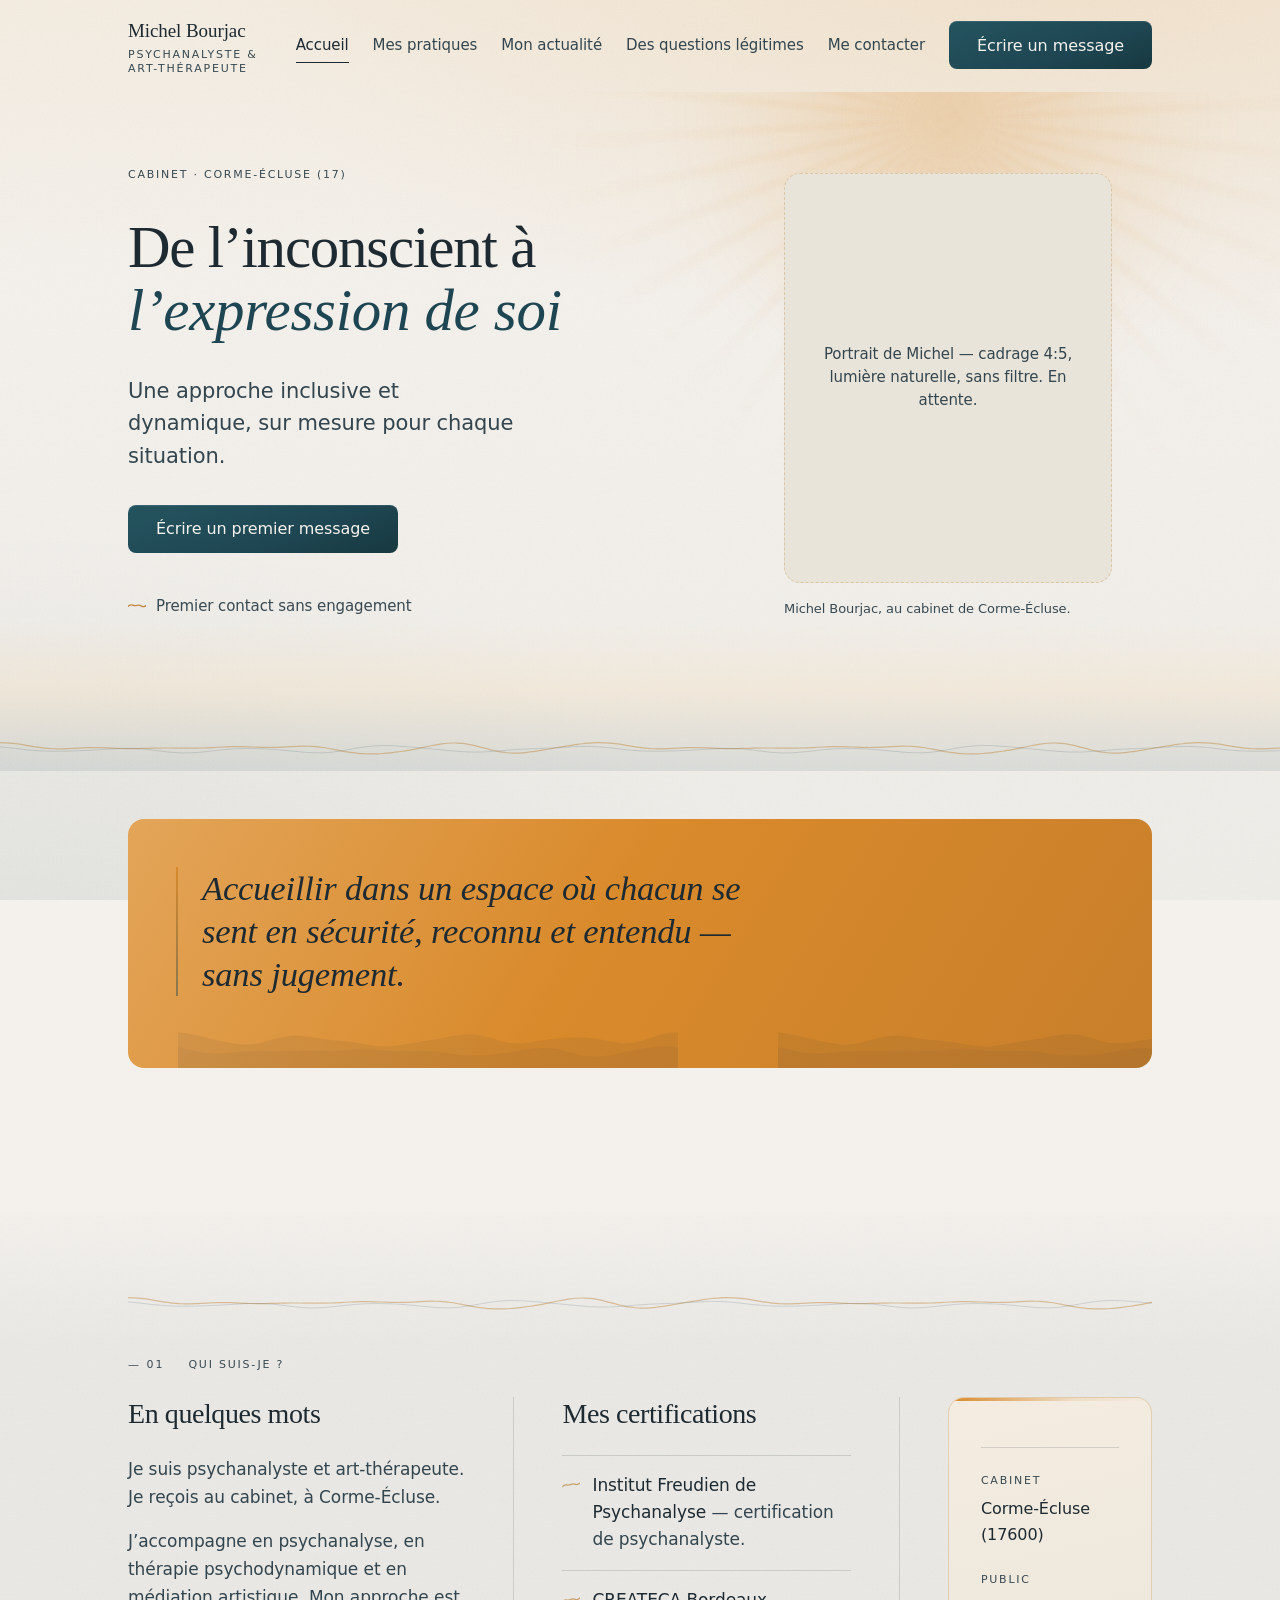
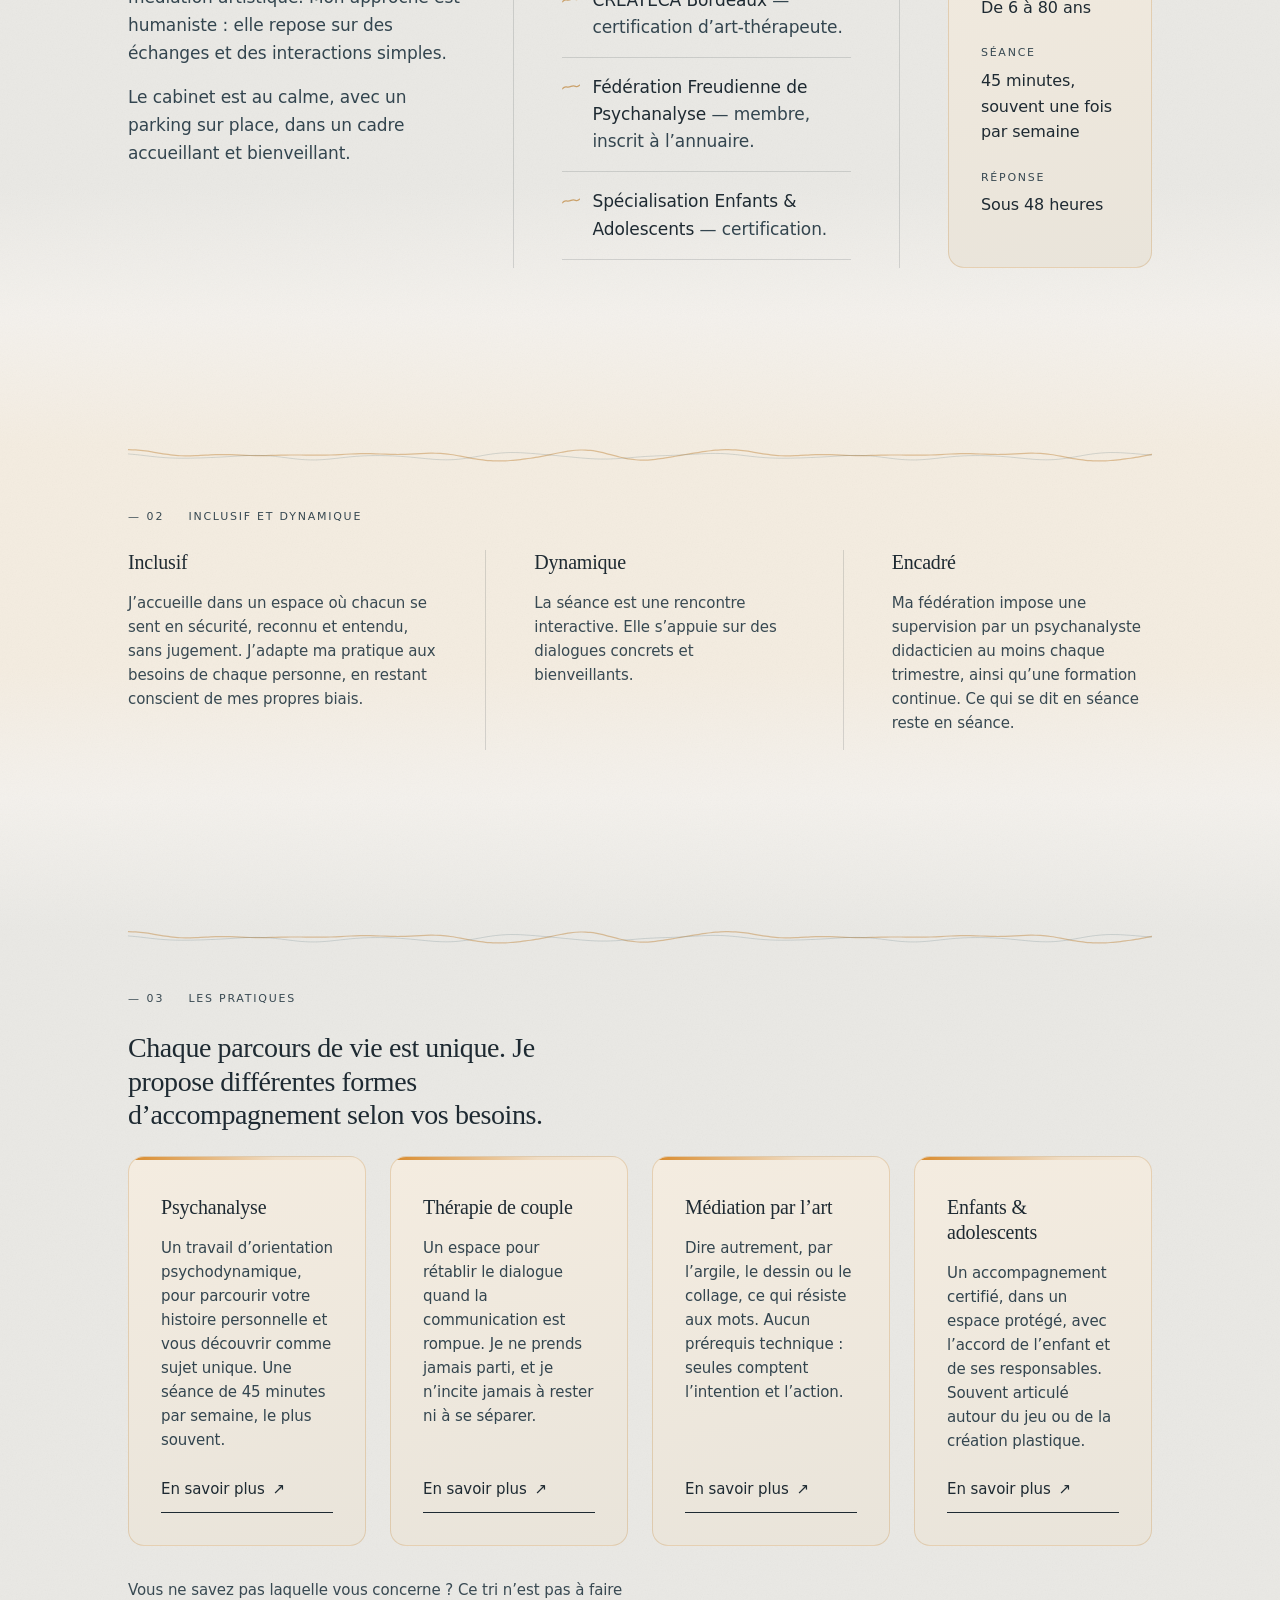
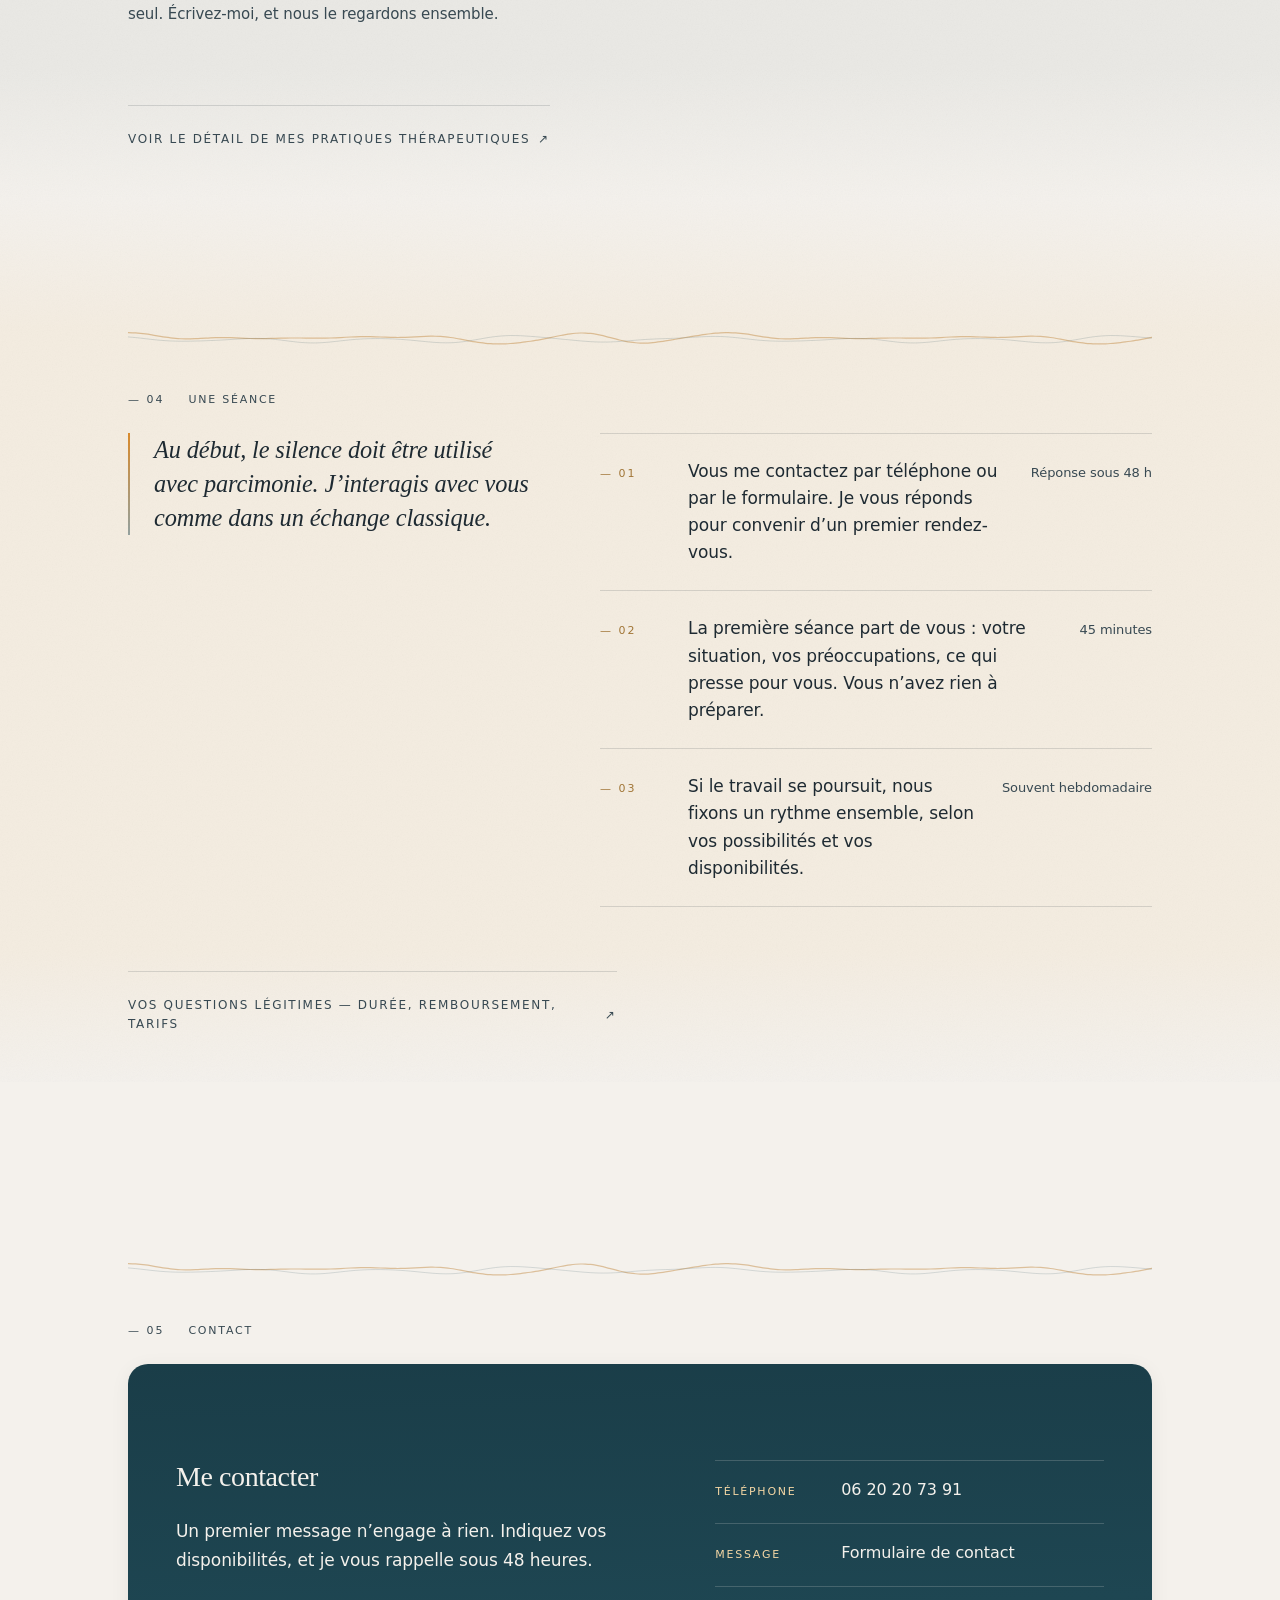
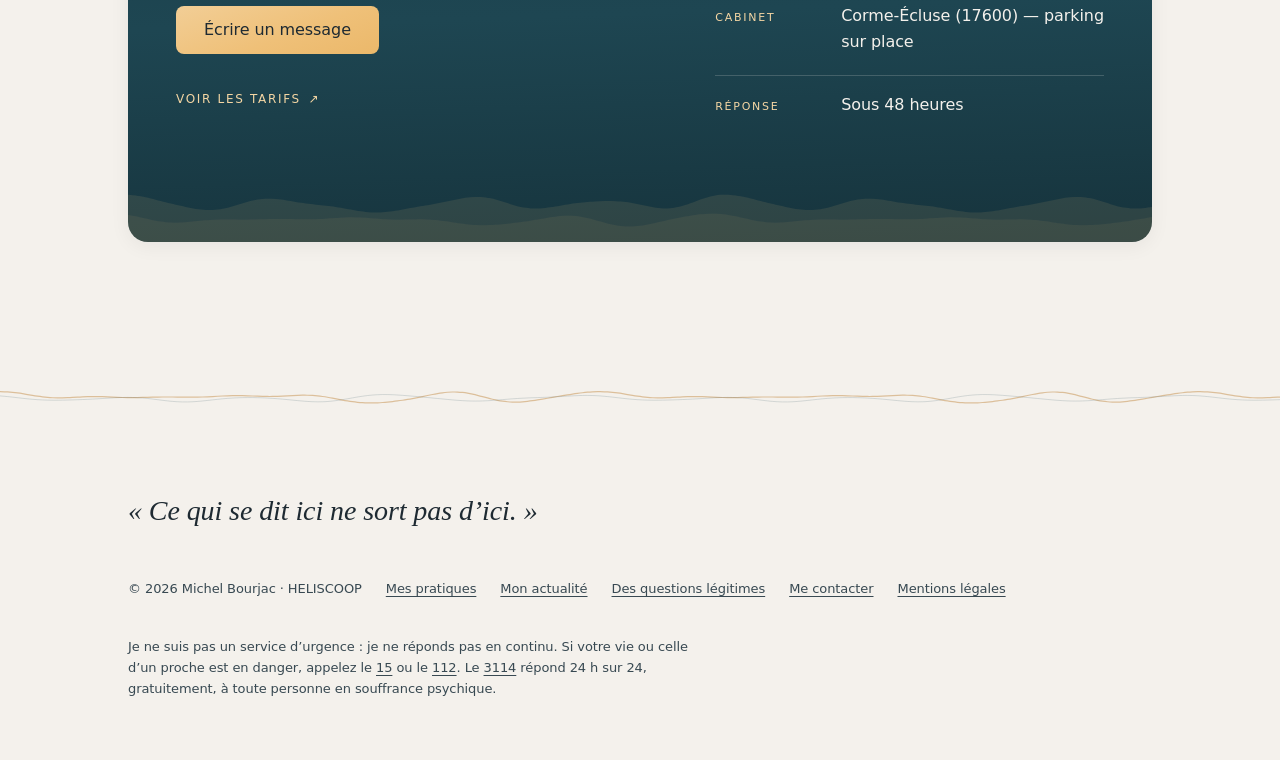
==== index.html @ 6a3c6cdb "Add files via upload" ====
<!DOCTYPE html>
<html lang="fr">
<head>
  <meta charset="UTF-8">
  <meta name="viewport" content="width=device-width, initial-scale=1">
  <title>Michel Bourjac — Psychanalyste &amp; Art-thérapeute à Corme-Écluse (17)</title>
  <meta name="description" content="Michel Bourjac, psychanalyste et art-thérapeute certifié à Corme-Écluse (Charente-Maritime). Une approche inclusive et dynamique, sur mesure pour chaque situation. Premier contact sans engagement.">
  <meta property="og:title" content="Michel Bourjac — Psychanalyste &amp; Art-thérapeute">
  <meta property="og:description" content="De l'inconscient à l'expression de soi. Cabinet à Corme-Écluse (17). Réponse sous 48 heures.">
  <meta property="og:type" content="website">
  <meta property="og:url" content="https://michelbourjac.fr/">
  <meta property="og:locale" content="fr_FR">
  <link rel="canonical" href="https://michelbourjac.fr/">

  <!-- Polices auto-hébergées — aucune requête vers Google, aucune IP visiteur transmise.
       Fichiers produits par outils/telecharger-polices.ps1 -->
  <link rel="stylesheet" href="assets/css/fonts.css">

  <!-- DS CARYON (squelette intact) puis peau Michel -->
  <link rel="stylesheet" href="assets/css/ds/styles.css">
  <link rel="stylesheet" href="assets/css/michel.css">
  <link rel="stylesheet" href="assets/css/maree-haute.css">

  <script type="application/ld+json">
  {
    "@context": "https://schema.org",
    "@graph": [
      {
        "@type": "Person",
        "@id": "https://michelbourjac.fr/#michel",
        "name": "Michel Bourjac",
        "jobTitle": "Psychanalyste et art-thérapeute",
        "url": "https://michelbourjac.fr/",
        "telephone": "+33620207391",
        "knowsLanguage": "fr",
        "memberOf": { "@type": "Organization", "name": "Fédération Freudienne de Psychanalyse" },
        "alumniOf": [
          { "@type": "Organization", "name": "Institut Freudien de Psychanalyse" },
          { "@type": "Organization", "name": "CREATECA Bordeaux" }
        ],
        "worksFor": { "@id": "https://michelbourjac.fr/#cabinet" }
      },
      {
        "@type": "LocalBusiness",
        "@id": "https://michelbourjac.fr/#cabinet",
        "name": "Michel Bourjac — Psychanalyste & Art-thérapeute",
        "url": "https://michelbourjac.fr/",
        "telephone": "+33620207391",
        "priceRange": "40€–90€",
        "address": {
          "@type": "PostalAddress",
          "addressLocality": "Corme-Écluse",
          "postalCode": "17600",
          "addressRegion": "Charente-Maritime",
          "addressCountry": "FR"
        },
        "areaServed": "Charente-Maritime"
      }
    ]
  }
  </script>
</head>
<body>
  <a class="skip-link" href="#main">Aller au contenu principal</a>

  <!-- ═══ Header collant ═══ -->
  <header class="site-header">
    <div class="shell bar">
      <a class="brand" href="index.html" aria-label="Michel Bourjac — retour à l'accueil">
        <span class="name">Michel Bourjac</span>
        <span class="t-label">Psychanalyste &amp; Art-thérapeute</span>
      </a>
      <button class="nav-toggle" type="button" aria-expanded="false" aria-controls="site-nav">
        <span class="bars" aria-hidden="true"><span></span><span></span><span></span></span>
        Menu
      </button>
      <nav class="site-nav" id="site-nav" aria-label="Navigation principale">
        <a href="index.html" aria-current="page">Accueil</a>
        <a href="pratiques.html">Mes pratiques</a>
        <a href="actualite.html">Mon actualité</a>
        <a href="questions.html">Des questions légitimes</a>
        <a href="contact.html">Me contacter</a>
        <a class="btn" href="contact.html#formulaire">Écrire un message</a>
      </nav>
      <a class="btn" href="contact.html#formulaire">Écrire un message</a>
    </div>
  </header>

  <main id="main">

    <!-- ═══ Hero ═══ -->
    <section class="hero" aria-labelledby="hero-title">
      <div class="sky" aria-hidden="true">
        <span class="rays"></span>
        <span class="orb"></span>
      </div>
      <div aria-hidden="true" class="horizon"></div>
      <div class="shell hero-grid">
        <div class="hero-copy">
          <p class="t-label reveal">Cabinet · Corme-Écluse (17)</p>
          <h1 id="hero-title" class="m-h1 reveal" style="--reveal-delay: 80ms;">
            De l&rsquo;inconscient à <em class="accent">l&rsquo;expression de&nbsp;soi</em>
          </h1>
          <p class="m-chapo reveal" style="--reveal-delay: 160ms;">
            Une approche inclusive et dynamique, sur mesure pour chaque situation.
          </p>
          <div class="hero-actions reveal" style="--reveal-delay: 240ms;">
            <a class="btn" href="contact.html#formulaire">Écrire un premier message</a>
            <p class="status-pill">
              <span class="dot" aria-hidden="true"></span>
              <span class="txt">Premier contact sans engagement</span>
            </p>
          </div>
        </div>
        <figure class="reveal" style="--reveal-delay: 200ms;">
          <div class="portrait-frame ph">
            <span>Portrait de Michel — cadrage 4:5, lumière naturelle, sans filtre. En attente.</span>
          </div>
          <figcaption class="t-caption figure-caption">Michel Bourjac, au cabinet de Corme-Écluse.</figcaption>
        </figure>
      </div>
    </section>

    <!-- ═══ Bandeau citation ═══ -->
    <section class="section" aria-label="Citation">
      <div class="shell">
        <div class="band reveal">
          <blockquote class="quote">
            <p style="margin:0">Accueillir dans un espace où chacun se sent en sécurité, reconnu et entendu — sans jugement.</p>
          </blockquote>
        </div>
      </div>
    </section>

    <!-- ═══ — 01 · Qui suis-je ? ═══ -->
    <section class="section band-wash band-wash--tide" id="qui-suis-je" aria-labelledby="h-qui">
      <div class="shell">
        <div class="section-head section--ruled reveal">
          <span class="num">— 01</span>
          <span class="label">Qui suis-je ?</span>
        </div>
        <div class="expertise-grid">
          <div class="col reveal">
            <h2 id="h-qui" class="m-h2">En quelques mots</h2>
            <div class="m-body">
              <p>Je suis psychanalyste et art-thérapeute. Je reçois au cabinet, à Corme-Écluse.</p>
              <p>J&rsquo;accompagne en psychanalyse, en thérapie psychodynamique et en médiation
                 artistique. Mon approche est humaniste : elle repose sur des échanges et des
                 interactions simples.</p>
              <p>Le cabinet est au calme, avec un parking sur place, dans un cadre accueillant
                 et bienveillant.</p>
            </div>
          </div>
          <div class="col reveal" style="--reveal-delay: 100ms;">
            <h2 class="m-h2">Mes certifications</h2>
            <ul class="ruled-list">
              <li><strong>Institut Freudien de Psychanalyse</strong> — certification de psychanalyste.</li>
              <li><strong>CREATECA Bordeaux</strong> — certification d&rsquo;art-thérapeute.</li>
              <li><strong>Fédération Freudienne de Psychanalyse</strong> — membre, inscrit à l&rsquo;annuaire.</li>
              <li><strong>Spécialisation Enfants &amp; Adolescents</strong> — certification.</li>
            </ul>
          </div>
          <aside class="col aside reveal" style="--reveal-delay: 200ms;" aria-label="Faits pratiques">
            <div class="card">
              <dl class="stat-grid" style="grid-template-columns: 1fr;">
                <div class="cell">
                  <dt>Cabinet</dt>
                  <dd>Corme-Écluse (17600)</dd>
                </div>
                <div class="cell">
                  <dt>Public</dt>
                  <dd>De 6 à 80 ans</dd>
                </div>
                <div class="cell">
                  <dt>Séance</dt>
                  <dd>45 minutes, souvent une fois par semaine</dd>
                </div>
                <div class="cell">
                  <dt>Réponse</dt>
                  <dd>Sous 48 heures</dd>
                </div>
              </dl>
            </div>
          </aside>
        </div>
      </div>
    </section>

    <!-- ═══ — 02 · Inclusif et dynamique ═══ -->
    <section class="section band-wash band-wash--sand" aria-labelledby="h-approche">
      <div class="shell">
        <div class="section-head section--ruled reveal">
          <span class="num">— 02</span>
          <span class="label">Inclusif et dynamique</span>
        </div>
        <h2 id="h-approche" class="sr-only">Une approche inclusive et dynamique</h2>
        <div class="engagements">
          <div class="col reveal">
            <h3 class="m-h3">Inclusif</h3>
            <p class="m-secondary" style="max-width:38ch">
              J&rsquo;accueille dans un espace où chacun se sent en sécurité, reconnu et entendu,
              sans jugement. J&rsquo;adapte ma pratique aux besoins de chaque personne, en restant
              conscient de mes propres biais.
            </p>
          </div>
          <div class="col reveal" style="--reveal-delay: 100ms;">
            <h3 class="m-h3">Dynamique</h3>
            <p class="m-secondary" style="max-width:38ch">
              La séance est une rencontre interactive. Elle s&rsquo;appuie sur des dialogues concrets
              et bienveillants.
            </p>
          </div>
          <div class="col reveal" style="--reveal-delay: 200ms;">
            <h3 class="m-h3">Encadré</h3>
            <p class="m-secondary" style="max-width:38ch">
              Ma fédération impose une supervision par un psychanalyste didacticien au moins
              chaque trimestre, ainsi qu&rsquo;une formation continue. Ce qui se dit en séance
              reste en séance.
            </p>
          </div>
        </div>
      </div>
    </section>

    <!-- ═══ — 03 · Les pratiques ═══ -->
    <section class="section band-wash band-wash--tide" id="pratiques" aria-labelledby="h-pratiques">
      <div class="shell">
        <div class="section-head section--ruled reveal">
          <span class="num">— 03</span>
          <span class="label">Les pratiques</span>
        </div>
        <h2 id="h-pratiques" class="m-h2 reveal" style="max-width:34ch">
          Chaque parcours de vie est unique. Je propose différentes formes
          d&rsquo;accompagnement selon vos besoins.
        </h2>
        <div class="pratiques-grid">
          <article class="card reveal">
            <h3 class="m-h3">Psychanalyse</h3>
            <p>Un travail d&rsquo;orientation psychodynamique, pour parcourir votre histoire
               personnelle et vous découvrir comme sujet unique. Une séance de 45 minutes
               par semaine, le plus souvent.</p>
            <a class="cta-link" href="pratiques.html#psychanalyse">En savoir plus <span class="arr" aria-hidden="true">↗</span></a>
          </article>
          <article class="card reveal" style="--reveal-delay: 80ms;">
            <h3 class="m-h3">Thérapie de couple</h3>
            <p>Un espace pour rétablir le dialogue quand la communication est rompue.
               Je ne prends jamais parti, et je n&rsquo;incite jamais à rester ni à se séparer.</p>
            <a class="cta-link" href="pratiques.html#couple">En savoir plus <span class="arr" aria-hidden="true">↗</span></a>
          </article>
          <article class="card reveal" style="--reveal-delay: 160ms;">
            <h3 class="m-h3">Médiation par l&rsquo;art</h3>
            <p>Dire autrement, par l&rsquo;argile, le dessin ou le collage, ce qui résiste aux mots.
               Aucun prérequis technique : seules comptent l&rsquo;intention et l&rsquo;action.</p>
            <a class="cta-link" href="pratiques.html#art">En savoir plus <span class="arr" aria-hidden="true">↗</span></a>
          </article>
          <article class="card reveal" style="--reveal-delay: 240ms;">
            <h3 class="m-h3">Enfants &amp; adolescents</h3>
            <p>Un accompagnement certifié, dans un espace protégé, avec l&rsquo;accord de l&rsquo;enfant
               et de ses responsables. Souvent articulé autour du jeu ou de la création plastique.</p>
            <a class="cta-link" href="pratiques.html#enfants">En savoir plus <span class="arr" aria-hidden="true">↗</span></a>
          </article>
        </div>
        <p class="m-secondary reveal" style="margin-top: var(--l); max-width: 52ch;">
          Vous ne savez pas laquelle vous concerne ? Ce tri n&rsquo;est pas à faire seul.
          Écrivez-moi, et nous le regardons ensemble.
        </p>
        <a class="cta-link cta-link--quiet passerelle-block" href="pratiques.html">
          Voir le détail de mes pratiques thérapeutiques <span class="arr" aria-hidden="true">↗</span>
        </a>
      </div>
    </section>

    <!-- ═══ — 04 · Une séance ═══ -->
    <section class="section band-wash band-wash--sand" id="seance" aria-labelledby="h-seance">
      <div class="shell">
        <div class="section-head section--ruled reveal">
          <span class="num">— 04</span>
          <span class="label">Une séance</span>
        </div>
        <h2 id="h-seance" class="sr-only">Comment se passe une séance</h2>
        <div class="seance-grid">
          <blockquote class="quote reveal">
            <p style="margin:0">Au début, le silence doit être utilisé avec parcimonie. J&rsquo;interagis
              avec vous comme dans un échange classique.</p>
          </blockquote>
          <ol class="steps reveal" style="--reveal-delay: 120ms;">
            <li>
              <span class="num" aria-hidden="true">— 01</span>
              <span class="desc">Vous me contactez par téléphone ou par le formulaire. Je vous réponds
                pour convenir d&rsquo;un premier rendez-vous.</span>
              <span class="dur">Réponse sous 48 h</span>
            </li>
            <li>
              <span class="num" aria-hidden="true">— 02</span>
              <span class="desc">La première séance part de vous : votre situation, vos préoccupations,
                ce qui presse pour vous. Vous n&rsquo;avez rien à préparer.</span>
              <span class="dur">45 minutes</span>
            </li>
            <li>
              <span class="num" aria-hidden="true">— 03</span>
              <span class="desc">Si le travail se poursuit, nous fixons un rythme ensemble, selon vos
                possibilités et vos disponibilités.</span>
              <span class="dur">Souvent hebdomadaire</span>
            </li>
          </ol>
        </div>
        <a class="cta-link cta-link--quiet passerelle-block" href="questions.html">
          Vos questions légitimes — durée, remboursement, tarifs <span class="arr" aria-hidden="true">↗</span>
        </a>
      </div>
    </section>

    <!-- ═══ — 05 · Contact ═══ -->
    <section class="section" id="contact" aria-labelledby="h-contact">
      <div class="shell">
        <div class="section-head section--ruled reveal">
          <span class="num">— 05</span>
          <span class="label">Contact</span>
        </div>
        <div class="dark-panel reveal">
          <div aria-hidden="true" class="glow"></div>
          <div class="inner contact-grid">
            <div>
              <h2 id="h-contact" class="m-h2">Me contacter</h2>
              <p style="max-width:44ch; color: var(--surface); font-size:17px; line-height:1.65;">
                Un premier message n&rsquo;engage à rien. Indiquez vos disponibilités, et
                je vous rappelle sous 48 heures.
              </p>
              <div class="contact-actions">
                <a class="btn btn--on-dark" href="contact.html">Écrire un message</a>
                <a class="cta-link cta-link--quiet" href="questions.html#tarifs" style="color: var(--accent-on-dark-text);">
                  Voir les tarifs <span class="arr" aria-hidden="true">↗</span>
                </a>
              </div>
            </div>
            <dl class="contact-dl">
              <div>
                <dt>Téléphone</dt>
                <dd><a href="tel:+33620207391">06 20 20 73 91</a></dd>
              </div>
              <div>
                <dt>Message</dt>
                <dd><a href="contact.html">Formulaire de contact</a></dd>
              </div>
              <div>
                <dt>Cabinet</dt>
                <dd>Corme-Écluse (17600) — parking sur place</dd>
              </div>
              <div>
                <dt>Réponse</dt>
                <dd>Sous 48 heures</dd>
              </div>
            </dl>
          </div>
        </div>
      </div>
    </section>
  </main>

  <!-- ═══ Footer ═══ -->
  <footer class="site-footer">
    <div class="shell inner">
      <p class="footer-thought">« Ce qui se dit ici ne sort pas d&rsquo;ici. »</p>
      <nav class="footer-legal" aria-label="Navigation de pied de page">
        <span>© 2026 Michel Bourjac · HELISCOOP</span>
        <a href="pratiques.html">Mes pratiques</a>
        <a href="actualite.html">Mon actualité</a>
        <a href="questions.html">Des questions légitimes</a>
        <a href="contact.html">Me contacter</a>
        <a href="mentions-legales.html">Mentions légales</a>
      </nav>
      <p class="footer-urgence">
        Je ne suis pas un service d&rsquo;urgence : je ne réponds pas en continu.
        Si votre vie ou celle d&rsquo;un proche est en danger, appelez le
        <a href="tel:15">15</a> ou le <a href="tel:112">112</a>.
        Le <a href="tel:3114">3114</a> répond 24 h sur 24, gratuitement, à toute
        personne en souffrance psychique.
      </p>
    </div>
  </footer>

  <script src="assets/js/main.js" defer></script>
</body>
</html>
---- assets/css/fonts.css ----
/* ═══════════════════════════════════════════════════════════
   POLICES AUTO-HÉBERGÉES — michelbourjac.fr

   Ce fichier est REGÉNÉRÉ par outils/telecharger-polices.ps1.
   Ne pas l'éditer à la main : la prochaine exécution l'écrasera.

   Tant que le script n'a pas été lancé, les fichiers .woff2
   n'existent pas et le site s'affiche dans ses polices de repli
   (Georgia pour les titres, la sans-serif système pour le texte).
   Le site reste lisible et accessible — seule la typographie change.

   Pourquoi auto-héberger : charger une police depuis Google
   transmet l'adresse IP du visiteur aux États-Unis, sans base
   légale. Sur un site de santé mentale, cette IP est une donnée
   sensible par déduction. La CNIL et la jurisprudence européenne
   sanctionnent cet usage.
   ═══════════════════════════════════════════════════════════ */

/* ---------------------------------------------------------------
   ÉTAT : en attente d'exécution du script.

   À lancer une seule fois, depuis la racine du projet :
       powershell -ExecutionPolicy Bypass -File outils\telecharger-polices.ps1

   Le script télécharge les woff2 dans site/assets/fonts/ et
   remplace intégralement ce fichier par les @font-face réels.
   --------------------------------------------------------------- */
---- assets/css/ds/styles.css ----
/* CARYON Design System — global entry point. Import-only file; never add rules here. */
@import url('tokens/colors.css');
@import url('tokens/typography.css');
@import url('tokens/spacing.css');
@import url('base/reset.css');
@import url('base/layout.css');
@import url('base/motion.css');
---- assets/css/michel.css ----
/* ═══════════════════════════════════════════════════════════
   MICHEL BOURJAC — peau du projet sur le DS CARYON
   Direction D « Marée haute » · DA-Michel-Bourjac.md
   Le squelette (spacing, layout, motion, grammaire) vit dans
   /assets/css/ds/ et reste intact. Ce fichier contient :
   §1 overrides tokens (couleurs, polices, conteneur)
   §2 corrections d'accessibilité AAA (focus, liens)
   §3 échelle typographique Michel (serif en titres)
   §4 composants DS traduits en classes statiques
   §5 layout des pages (header, hero, sections, footer)
   §6 placeholders visibles
   §7 responsive
   ═══════════════════════════════════════════════════════════ */

/* ─── §1 · Overrides tokens — l'unique prise de contrôle de la DA ─── */
:root {
  /* — Fonds — */
  --raw-surface:      #F4F1EC;
  --raw-surface-deep: #E9E4DA;
  --raw-veil:         #D5D0C4;
  --raw-veil-soft:    #E2DCD2;
  /* — Accents — */
  --raw-accent:       #D98A2B;   /* ambre — NON TEXTUEL */
  --raw-accent-soft:  #E3A559;
  --raw-contrast:     #1E4652;   /* bleu profond */
  --raw-ink:          #1E2A32;

  /* Encres recalculées sur l'encre Michel (le DS les dérive de #242630) */
  --ink-soft:         #33454F;
  --ink-quiet:        #384952;
  --ink-faint:        rgba(30,42,50,0.44);  /* décoratif uniquement */
  --hairline:         rgba(30,42,50,0.15);
  --hairline-strong:  rgba(30,42,50,0.27);

  /* Alias supplémentaires spécifiques Michel */
  --accent-strong:    #1E4652;   /* texte accentué, liens */
  --accent-tint:      #F4DFBE;
  --accent-on-dark:   #EFC078;   /* ambre sur DarkPanel — OBJETS et boutons uniquement (6.08:1) */
  --accent-on-dark-text: #F4D6A4; /* ambre éclairci pour le TEXTE sur DarkPanel — 7.31:1, AAA */
  --band-bg:          #D98A2B;
  --band-ink:         #1E2A32;   /* texte ≥ 26px obligatoire sur --band-bg */
  --cta-bg:           #1E4652;
  --cta-fg:           #F7F4EF;

  /* — Polices (Literata + Source Sans 3, chargées via <link>) — */
  --ff-sans:  "Source Sans 3", ui-sans-serif, system-ui, sans-serif;
  --ff-serif: "Literata", Georgia, serif;

  /* — Conteneur Michel : 1120px (vs 1280 par défaut DS) — */
  --w-shell: 1120px;
}

/* ─── §2 · Accessibilité AAA — corrections sur le reset DS ─── */
/* Focus : la DA impose l'encre, pas l'accent (l'ambre ne porte jamais de sens seul) */
:where(a, button, input, textarea, [tabindex]):focus-visible {
  outline: 2px solid var(--ink);
  outline-offset: 3px;
}
/* Survol de lien : jamais d'ambre sur du texte → bleu profond */
a:hover { color: var(--accent-strong); }
/* Skip-link */
.skip-link {
  position: absolute; left: var(--m); top: -60px;
  padding: 12px 20px; background: var(--ink); color: var(--cta-fg);
  border-radius: var(--r-s); z-index: 100;
  transition: top var(--dur-base) var(--ease-out);
}
.skip-link:focus-visible { top: var(--s); color: var(--cta-fg); }

/* ─── §3 · Échelle typographique Michel (DA §3 — titres en serif) ─── */
.m-h1 {
  font-family: var(--ff-serif); font-weight: 400;
  font-size: clamp(40px, 4.6vw, 66px); line-height: 1.08;
  letter-spacing: -0.02em; color: var(--ink);
  text-wrap: pretty; margin: 0;
}
.m-h1 .accent { color: var(--accent-strong); }
.m-h2 {
  font-family: var(--ff-serif); font-weight: 500;
  font-size: 28px; line-height: 1.2; letter-spacing: -0.015em;
  color: var(--ink); text-wrap: pretty; margin: 0 0 var(--m);
}
.m-h3 {
  font-family: var(--ff-serif); font-weight: 500;
  font-size: 20px; line-height: 1.25; letter-spacing: -0.01em;
  color: var(--ink); margin: 0 0 var(--s);
}
.m-chapo {
  font-family: var(--ff-sans); font-size: 21px; line-height: 1.55;
  color: var(--ink-soft); max-width: 30ch; margin: 0;
}
.m-body { font-size: 17px; line-height: 1.65; color: var(--ink-soft); max-width: 46ch; }
.m-body p { margin: 0 0 var(--s); }
.m-secondary { font-size: 15px; line-height: 1.6; color: var(--ink-quiet); }

/* ─── §4 · Composants DS → classes statiques (mêmes règles que les .jsx) ─── */

/* SectionHead — « — 01 · Label » : .section-head vit déjà dans ds/base/layout.css */
.section-head .label {
  font-family: var(--ff-sans); font-weight: 500; font-size: 11px;
  letter-spacing: 0.16em; text-transform: uppercase; color: var(--ink-quiet);
}

/* Card */
.card {
  background: var(--surface-deep);
  border: 1px solid var(--hairline);
  border-radius: var(--r-m);
  padding: var(--l);
}
.card .m-h3 { margin-bottom: var(--s); }
.card p { font-size: 15px; line-height: 1.6; color: var(--ink-soft); margin: 0 0 var(--s); }

/* CTALink — solid : souligné encre + ↗ · quiet : passerelle petites capitales */
.cta-link {
  display: inline-flex; align-items: baseline; gap: 8px;
  font-family: var(--ff-sans); font-weight: 500; font-size: 17px;
  color: var(--ink); border-bottom: 1px solid var(--ink); padding-bottom: 3px;
  transition: opacity var(--dur-base) var(--ease-out);
  min-height: 44px; align-items: center;
}
.cta-link:hover { opacity: 0.7; color: var(--ink); }
.cta-link--quiet {
  font-size: 12px; letter-spacing: 0.14em; text-transform: uppercase;
  color: var(--ink-quiet); border-bottom: none; padding-bottom: 0;
}
.cta-link--quiet:hover { opacity: 0.7; color: var(--ink-quiet); }
.cta-link .arr { font-family: var(--ff-sans); }

/* Bouton principal (CTA plein — bleu profond, jamais ambre) */
.btn {
  display: inline-flex; align-items: center; justify-content: center;
  min-height: 48px; padding: 0 28px;
  /* Un libellé de bouton ne se coupe jamais : sur les largeurs
     intermédiaires, le CTA du header était comprimé par le flex
     du bandeau et passait sur deux lignes. */
  white-space: nowrap;
  background: var(--cta-bg); color: var(--cta-fg);
  font-family: var(--ff-sans); font-weight: 500; font-size: 16px;
  border-radius: var(--r-s);
  transition: opacity var(--dur-base) var(--ease-out);
}
.btn:hover { opacity: 0.88; color: var(--cta-fg); }
.btn--on-dark { background: var(--accent-on-dark); color: var(--raw-ink); }
.btn--on-dark:hover { color: var(--raw-ink); }

/* Quote — filet gauche + serif italique */
.quote {
  margin: 0;
  font-family: var(--ff-serif); font-style: italic; font-weight: 400;
  font-size: clamp(20px, 1.9vw, 26px); line-height: 1.4;
  letter-spacing: -0.005em; color: var(--ink); max-width: 42ch;
  border-left: 1px solid var(--hairline-strong); padding-left: var(--m);
}

/* StatusPill — pastille ambre 7px (objet, non textuel) */
.status-pill { display: inline-flex; align-items: center; gap: 10px; }
.status-pill .dot {
  width: 7px; height: 7px; border-radius: 50%; background: var(--accent);
  animation: mb-pulse 2.6s var(--ease-out) infinite;
  flex: none;
}
/* ds-pulse recoloré ambre (le DS pulse en --signal-live vert) — même rythme, même amplitude */
@keyframes mb-pulse {
  0%, 100% { box-shadow: 0 0 0 0 rgba(217,138,43,0.4); }
  50%      { box-shadow: 0 0 0 6px rgba(217,138,43,0); }
}
.status-pill .txt { font-size: 15px; color: var(--ink-quiet); }
@media (prefers-reduced-motion: reduce) { .status-pill .dot { animation: none; } }

/* StatGrid — cellules label/valeur sous filet */
.stat-grid {
  display: grid; gap: var(--m);
  padding-top: var(--m); border-top: 1px solid var(--hairline);
}
.stat-grid .cell { display: flex; flex-direction: column; gap: 6px; }
.stat-grid dt {
  font-family: var(--ff-sans); font-weight: 500; font-size: 11px;
  letter-spacing: 0.16em; text-transform: uppercase; color: var(--ink-quiet);
}
.stat-grid dd { margin: 0; font-size: 16px; color: var(--ink); }

/* DarkPanel — l'unique panneau sombre + l'unique ombre du site */
.dark-panel {
  position: relative;
  background: var(--contrast); color: var(--surface);
  border-radius: var(--r-l);
  padding: var(--sec) var(--xl);
  overflow: hidden;
  box-shadow: var(--shadow-2);
}
.dark-panel .glow {
  position: absolute; inset: -30% -10% auto auto;
  width: 60%; height: 160%;
  background: radial-gradient(closest-side, rgba(239,192,120,0.16), transparent 70%);
  filter: blur(40px); pointer-events: none;
}
.dark-panel > .inner { position: relative; }
.dark-panel .m-h2, .dark-panel .quote { color: var(--surface); }
.dark-panel .t-label { color: var(--accent-on-dark-text); }
.dark-panel a:hover { color: var(--surface); opacity: 0.85; }
.dark-panel :where(a, button):focus-visible { outline-color: var(--surface); }

/* ─── §5 · Layout des pages ─── */

/* Header collant */
.site-header {
  position: sticky; top: 0; z-index: 50;
  border-bottom: 1px solid transparent;
  transition: background-color var(--dur-base) ease, border-color var(--dur-base) ease;
}
.site-header.scrolled {
  background: rgba(244,241,236,0.82);
  backdrop-filter: blur(12px);
  -webkit-backdrop-filter: blur(12px);
  border-bottom-color: var(--hairline);
}
.site-header .bar {
  display: flex; align-items: center; justify-content: space-between;
  gap: var(--m); padding-top: var(--s); padding-bottom: var(--s);
}
/* Le CTA garde sa largeur naturelle : c'est la navigation qui cède. */
.site-header .bar > .btn { flex: 0 0 auto; }
.brand { display: flex; flex-direction: column; gap: 2px; }
.brand .name { font-family: var(--ff-serif); font-weight: 500; font-size: 19px; color: var(--ink); }
.brand:hover .name { color: var(--ink); }
.site-nav { display: flex; align-items: center; gap: var(--m); }
.site-nav a {
  font-size: 15px; font-weight: 500; color: var(--ink-soft);
  position: relative; padding: 12px 0; white-space: nowrap;
}
/* Le bouton RDV du menu n'existe que pour le mobile (le header en a déjà un) */
.site-nav .btn { display: none; }
.site-nav a::after {
  content: ""; position: absolute; left: 0; right: 0; bottom: 6px;
  height: 1px; background: var(--ink);
  transform: scaleX(0); transform-origin: left;
  transition: transform var(--dur-base) var(--ease-out);
}
.site-nav a:hover { color: var(--ink); }
.site-nav a:hover::after, .site-nav a[aria-current="page"]::after { transform: scaleX(1); }
.site-nav a[aria-current="page"] { color: var(--ink); }

/* Bouton de menu — visible sous 900px uniquement */
.nav-toggle {
  display: none;
  min-height: 44px; min-width: 44px; padding: 0 var(--s);
  align-items: center; gap: 10px;
  font-family: var(--ff-sans); font-weight: 500; font-size: 15px; color: var(--ink);
  border: 1px solid var(--hairline); border-radius: var(--r-s);
}
.nav-toggle .bars { display: grid; gap: 4px; width: 18px; }
.nav-toggle .bars span { display: block; height: 1px; background: var(--ink); }

/* Hero */
.hero { padding-top: var(--xxl); padding-bottom: var(--xl); position: relative; }
.hero-grid {
  display: grid; grid-template-columns: 1.15fr 0.85fr;
  gap: var(--xxl); align-items: center;
}
.hero-copy { display: flex; flex-direction: column; gap: var(--m); }
.hero-copy .m-chapo { margin-top: var(--xs); }
.hero-thought {
  font-family: var(--ff-serif); font-style: italic;
  font-size: 19px; line-height: 1.5; color: var(--ink-soft); max-width: 44ch;
}
.hero-actions { display: flex; align-items: center; gap: var(--m); flex-wrap: wrap; margin-top: var(--xs); }
.portrait-frame {
  border: 1px solid var(--hairline); border-radius: var(--r-m);
  overflow: hidden; aspect-ratio: 4 / 5; background: var(--veil-soft);
}
.portrait-frame img { width: 100%; height: 100%; object-fit: cover; }
.figure-caption { margin-top: var(--s); }

/* Orbe d'ambiance — unique effet atmosphérique autorisé */
.orb {
  position: absolute; top: -10%; right: -6%;
  width: 46vmax; height: 46vmax; max-width: 720px; max-height: 720px;
  background: radial-gradient(closest-side, rgba(217,138,43,0.10), transparent 70%);
  filter: blur(30px); pointer-events: none; z-index: -1;
}

/* Bandeau citation */
.band {
  background: var(--band-bg); border-radius: var(--r-m);
  padding: var(--xl) var(--xl);
}
.band .quote {
  border-left-color: rgba(30,42,50,0.35);
  color: var(--band-ink);
  font-size: clamp(26px, 2.7vw, 36px); line-height: 1.24; max-width: 34ch;
}

/* Sections numérotées : filet haut (rythme DS — jamais un changement de fond) */
.section--ruled { border-top: 1px solid var(--hairline); padding-top: var(--l); }

/* — 01 · Double expertise */
.expertise-grid { display: grid; grid-template-columns: 1fr 1fr 0.75fr; gap: var(--xl); }
.expertise-grid .col + .col { border-left: 1px solid var(--hairline); padding-left: var(--xl); }
.expertise-grid .aside { border-left: none; padding-left: 0; }

/* — 02 · Engagements */
.engagements { display: grid; grid-template-columns: 1fr 1fr 1fr; gap: var(--xl); }
.engagements .col + .col { border-left: 1px solid var(--hairline); padding-left: var(--xl); }

/* — 03 · Pratiques */
.pratiques-grid { display: grid; grid-template-columns: repeat(4, 1fr); gap: var(--m); }
.pratiques-grid .card { display: flex; flex-direction: column; }
.pratiques-grid .card .cta-link { margin-top: auto; font-size: 15px; }

/* — 04 · Une séance */
.seance-grid { display: grid; grid-template-columns: 0.85fr 1.15fr; gap: var(--xxl); align-items: start; }
.steps { list-style: none; margin: 0; padding: 0; counter-reset: step; }
.steps li {
  display: grid; grid-template-columns: 64px 1fr auto; gap: var(--m);
  align-items: baseline;
  padding: var(--m) 0; border-top: 1px solid var(--hairline);
}
.steps li:last-child { border-bottom: 1px solid var(--hairline); }
.steps .num {
  font-family: var(--ff-sans); font-weight: 500; font-size: 11px;
  letter-spacing: 0.18em; color: var(--ink-quiet); font-variant-numeric: tabular-nums;
}
.steps .desc { font-size: 17px; line-height: 1.6; color: var(--ink); max-width: 46ch; }
.steps .dur { font-size: 13px; color: var(--ink-quiet); white-space: nowrap; }

/* — 05 · Contact */
.contact-grid { display: grid; grid-template-columns: 1.1fr 0.9fr; gap: var(--xxl); }
.contact-dl { margin: 0; display: grid; gap: var(--s); }
.contact-dl > div { display: grid; grid-template-columns: 110px 1fr; gap: var(--s); align-items: baseline; padding-top: var(--s); border-top: 1px solid rgba(247,244,239,0.18); }
.contact-dl dt {
  font-family: var(--ff-sans); font-weight: 500; font-size: 11px;
  letter-spacing: 0.16em; text-transform: uppercase; color: var(--accent-on-dark-text);
}
.contact-dl dd { margin: 0; font-size: 16px; color: var(--surface); }
.contact-actions { display: flex; flex-direction: column; gap: var(--m); align-items: flex-start; margin-top: var(--l); }

/* Footer */
.site-footer { margin-top: var(--sec); border-top: 1px solid var(--hairline); }
.site-footer .inner {
  padding-top: var(--xl); padding-bottom: var(--xl);
  display: flex; flex-direction: column; gap: var(--m);
}
.footer-thought {
  font-family: var(--ff-serif); font-style: italic;
  font-size: clamp(20px, 2.2vw, 28px); line-height: 1.2; color: var(--ink);
}
.footer-legal { display: flex; gap: var(--m); flex-wrap: wrap; font-size: 13px; color: var(--ink-quiet); }
.footer-legal a { color: var(--ink-quiet); text-decoration: underline; text-underline-offset: 3px; }
.footer-legal a:hover { color: var(--ink); }

/* ─── §5b · Pages intérieures ─── */

/* En-tête de page (remplace le hero sur les pages autres que l'accueil) */
.page-head { padding-top: var(--xxl); padding-bottom: var(--l); }
.page-head .m-h1 { max-width: 18ch; }
.page-head .m-chapo { margin-top: var(--m); max-width: 52ch; }
.page-head .hero-thought { margin-top: var(--m); }

/* Accordéons — <details>/<summary> natifs, augmentés en JS pour aria-expanded */
.accordions { border-top: 1px solid var(--hairline); }
.acc {
  border-bottom: 1px solid var(--hairline);
}
.acc > summary {
  display: flex; align-items: center; justify-content: space-between; gap: var(--m);
  padding: var(--m) 0; min-height: 44px;
  cursor: pointer; list-style: none;
  font-family: var(--ff-serif); font-weight: 500; font-size: 20px;
  line-height: 1.3; letter-spacing: -0.01em; color: var(--ink);
  transition: opacity var(--dur-base) var(--ease-out);
}
.acc > summary::-webkit-details-marker { display: none; }
.acc > summary:hover { opacity: 0.7; }
.acc > summary:focus-visible { outline: 2px solid var(--ink); outline-offset: 3px; border-radius: 3px; }
/* Chevron : signe typographique, pas d'icône — cohérent avec le DS */
.acc .sign {
  flex: none; width: 24px; text-align: center;
  font-family: var(--ff-sans); font-size: 20px; font-weight: 400; color: var(--ink-quiet);
}
.acc[open] .sign::before { content: "–"; }
.acc .sign::before { content: "+"; }
/* Retrait à gauche : le contenu déplié se distingue de la question qui le porte.
   Le filet reprend la grammaire du DS (colonnes, citations) — il rend le retrait
   lisible comme une intention, et suit visuellement le fil de la réponse. */
.acc .acc-body {
  padding: 0 0 var(--l) var(--m);
  margin-left: 2px;
  border-left: 1px solid var(--hairline);
  max-width: 62ch;
}
.acc .acc-body > * + * { margin-top: var(--s); }
.acc .acc-body p { font-size: 17px; line-height: 1.7; color: var(--ink-soft); margin: 0; }
.acc .acc-body ul { margin: 0; padding-left: 1.2em; }
.acc .acc-body li { font-size: 17px; line-height: 1.7; color: var(--ink-soft); margin-bottom: 6px; }
.acc .acc-body .m-h3 { margin-top: var(--m); }

/* En résumé — reformulation courte en tête des réponses longues (FALC).
   Une personne épuisée ou anxieuse doit pouvoir repartir après trois phrases. */
.acc-resume {
  background: var(--surface-deep);
  border-radius: var(--r-s);
  padding: var(--s) var(--m);
  margin-bottom: var(--m);
}
.acc-resume p { font-size: 17px; line-height: 1.6; color: var(--ink); margin: 0; max-width: 52ch; }
.acc-resume p + p { margin-top: var(--xs); }
.acc-resume .t-label { display: block; margin-bottom: 6px; }

/* Précision secondaire dans une ligne de tarif */
.quiet { color: var(--ink-soft); font-size: 15px; }

/* Encart d'urgence — discret, jamais alarmant, toujours atteignable */
.urgence {
  border: 1px solid var(--hairline-strong);
  border-radius: var(--r-s);
  padding: var(--m);
  max-width: 62ch;
}
.urgence p { font-size: 15px; line-height: 1.6; color: var(--ink-soft); margin: 0; }
.urgence p + p { margin-top: var(--xs); }
.urgence strong { color: var(--ink); font-weight: 500; }
.urgence a { color: var(--ink); text-decoration: underline; text-underline-offset: 3px; }
.footer-urgence { font-size: 13px; line-height: 1.6; color: var(--ink-quiet); max-width: 70ch; }
.footer-urgence a { color: var(--ink-quiet); text-decoration: underline; text-underline-offset: 3px; }
.footer-urgence a:hover { color: var(--ink); }

/* Liste de prix (FAQ tarifs) */
.tarifs { list-style: none; margin: 0; padding: 0; }
.tarifs li {
  display: flex; justify-content: space-between; align-items: baseline; gap: var(--m);
  padding: 12px 0; border-bottom: 1px solid var(--hairline);
  font-size: 17px; color: var(--ink);
}
.tarifs li:first-child { border-top: 1px solid var(--hairline); }
.tarifs .prix { font-variant-numeric: tabular-nums; font-weight: 500; white-space: nowrap; }

/* Liste éditoriale à filets (En quelques mots, actualité, engagements) */
.ruled-list { list-style: none; margin: 0; padding: 0; }
.ruled-list li {
  padding: var(--s) 0; border-top: 1px solid var(--hairline);
  font-size: 17px; line-height: 1.6; color: var(--ink-soft); max-width: 60ch;
}
.ruled-list li:last-child { border-bottom: 1px solid var(--hairline); }
.ruled-list strong { color: var(--ink); font-weight: 500; }

/* Formulaire de contact (Brevo) */
.form { display: grid; gap: var(--m); max-width: 560px; }
.form .row { display: grid; gap: var(--m); grid-template-columns: 1fr 1fr; }
.field { display: flex; flex-direction: column; gap: 6px; }
.field label {
  font-family: var(--ff-sans); font-weight: 500; font-size: 11px;
  letter-spacing: 0.16em; text-transform: uppercase; color: var(--ink-quiet);
}
.field .hint { font-size: 13px; color: var(--ink-quiet); }
.field input, .field textarea {
  font-family: var(--ff-sans); font-size: 17px; color: var(--ink);
  background: var(--veil-soft);
  border: 1px solid var(--hairline); border-radius: var(--r-s);
  padding: 12px 14px; min-height: 48px; width: 100%;
  transition: border-color var(--dur-base) var(--ease-out);
}
.field textarea { min-height: 140px; resize: vertical; line-height: 1.6; }
.field input:hover, .field textarea:hover { border-color: var(--hairline-strong); }
.field input:focus-visible, .field textarea:focus-visible { outline: 2px solid var(--ink); outline-offset: 2px; }
.field-legend {
  font-family: var(--ff-sans); font-weight: 500; font-size: 11px;
  letter-spacing: 0.16em; text-transform: uppercase; color: var(--ink-quiet);
  padding: 0;
}
.choice {
  display: inline-flex; align-items: center; gap: 8px;
  min-height: 44px; font-size: 16px; color: var(--ink-soft); cursor: pointer;
}
.choice input { width: 20px; height: 20px; flex: none; accent-color: var(--accent-strong); }
/* Piège à robots — hors écran plutôt que display:none, que certains robots détectent.
   Non focalisable (tabindex="-1" côté HTML), donc invisible aussi au clavier. */
.hp {
  position: absolute !important;
  left: -9999px; top: auto;
  width: 1px; height: 1px; overflow: hidden;
}
/* Bloc RGPD sous le formulaire — de l'information, pas une case à cocher.
   15px et non 13px : c'est un texte qu'on veut voir lu, pas une mention légale
   qu'on enfouit. */
.form-rgpd { font-size: 15px; line-height: 1.6; color: var(--ink-soft); max-width: 54ch; }
.form-rgpd a { color: var(--ink); text-decoration: underline; text-underline-offset: 3px; }
.form-note { font-size: 13px; color: var(--ink-quiet); max-width: 52ch; }

/* Réassurance en trois points (contact) */
.assurances { display: flex; gap: var(--l); flex-wrap: wrap; padding-top: var(--m); border-top: 1px solid var(--hairline); }
.assurances .status-pill .txt { font-size: 15px; color: var(--ink-soft); }

/* Actualité — entrées datées */
.entries { list-style: none; margin: 0; padding: 0; }
.entries li { padding: var(--l) 0; border-top: 1px solid var(--hairline); }
.entries li:last-child { border-bottom: 1px solid var(--hairline); }
.entries .meta { margin-bottom: var(--xs); }
.entries .m-h3 { margin-bottom: var(--xs); }
.entries p { font-size: 17px; line-height: 1.65; color: var(--ink-soft); max-width: 60ch; margin: 0; }

/* Deux colonnes de texte long */
.two-col { display: grid; grid-template-columns: 1fr 1fr; gap: var(--xl); }
.two-col .col + .col { border-left: 1px solid var(--hairline); padding-left: var(--xl); }

/* ─── §6 · Placeholders — visibles, jamais du faux contenu ─── */
.ph {
  border: 1px dashed var(--hairline-strong);
  border-radius: var(--r-s);
  padding: var(--s) var(--m);
  color: var(--ink-soft); font-size: 15px; line-height: 1.55; /* 7.87:1 sur surface-deep */
  background: var(--surface-deep);
}
.ph::before {
  content: "À compléter · " attr(data-src);
  display: block;
  font-family: var(--ff-sans); font-weight: 500; font-size: 11px;
  letter-spacing: 0.14em; text-transform: uppercase;
  color: var(--ink-quiet); margin-bottom: 6px;
}
/* Variante « rédigé, en attente de validation » — le texte est utilisable tel quel,
   il n'attend qu'un accord, à la différence d'un .ph qui attend une information. */
.ph--draft::before { content: "À valider · " attr(data-src); }
.ph--inline { display: inline-block; padding: 2px 10px; }
.ph--inline::before { display: inline; content: "⏳ "; margin: 0; letter-spacing: normal; text-transform: none; }
.portrait-frame.ph { display: flex; align-items: center; justify-content: center; text-align: center; padding: var(--l); border-radius: var(--r-m); }
.portrait-frame.ph::before { content: none; }

/* ─── §7 · Responsive (DA §8 — une colonne sous 900px) ─── */

/* Nav : bascule en menu déroulant dès que les 5 entrées ne tiennent plus */
@media (max-width: 1080px) {
  .nav-toggle { display: inline-flex; }
  .site-header .bar { flex-wrap: wrap; }
  .site-header .bar > .btn { display: none; } /* repris dans le menu déroulant */
  .site-nav {
    display: none;
    flex-basis: 100%; flex-direction: column; align-items: stretch; gap: 0;
    padding-bottom: var(--s);
  }
  .site-nav.open { display: flex; }
  .site-nav a { padding: 14px 0; border-top: 1px solid var(--hairline); font-size: 17px; white-space: normal; }
  .site-nav a::after { display: none; }
  .site-nav .btn { display: inline-flex; margin-top: var(--s); align-self: flex-start; }
}

@media (max-width: 1024px) {
  .pratiques-grid { grid-template-columns: 1fr 1fr; }
}
@media (max-width: 900px) {
  .hero-grid, .seance-grid, .contact-grid { grid-template-columns: 1fr; gap: var(--xl); }
  .expertise-grid, .engagements { grid-template-columns: 1fr; gap: var(--l); }
  .expertise-grid .col + .col, .engagements .col + .col {
    border-left: none; padding-left: 0;
    border-top: 1px solid var(--hairline); padding-top: var(--l);
  }
  .portrait-frame { max-width: 420px; }
  .dark-panel { padding: var(--xxl) var(--l); }
}
@media (max-width: 900px) {
  .two-col { grid-template-columns: 1fr; gap: var(--l); }
  .two-col .col + .col { border-left: none; padding-left: 0; border-top: 1px solid var(--hairline); padding-top: var(--l); }
}
@media (max-width: 640px) {
  .pratiques-grid { grid-template-columns: 1fr; }
  .band { padding: var(--l) var(--m); }
  .steps li { grid-template-columns: 48px 1fr; }
  .steps .dur { grid-column: 2; }
  .form .row { grid-template-columns: 1fr; }
  .acc > summary { font-size: 18px; }
  .acc .acc-body { padding-left: var(--s); }   /* retrait réduit — la mesure prime sur le décrochage */
  .tarifs li { flex-direction: column; gap: 2px; }
}
---- assets/css/maree-haute.css ----
/* ═══════════════════════════════════════════════════════════
   MICHEL BOURJAC — « Marée haute », signature visuelle
   Chargé APRÈS michel.css. Tout ce qui éloigne le site de la
   grammaire portfolio CARYON et lui donne sa voix propre :
   matière, écume, lumière crépusculaire, respiration colorée.

   Contrainte tenue : aucune couleur nouvelle. Toutes les
   teintes sont des mélanges des valeurs validées
   (#F4F1EC · #E9E4DA · #F4DFBE · #D98A2B · #1E4652 · #1E2A32),
   et chaque fond portant du texte est vérifié ≥ 7:1.

   PRINCIPE DES VAGUES — chaque tuile fait exactement 600px et
   superpose quatre à cinq sinusoïdes dont les fréquences sont des
   MULTIPLES ENTIERS de cette largeur (houle, clapot, friselis).
   Le tracé paraît donc irrégulier — aucune crête n'a la hauteur
   ni l'écart de la précédente — tout en restant rigoureusement
   périodique : y(0) = y(600) et les pentes coïncident. La
   répétition ne montre aucune couture, et une translation de
   −600px revient exactement sur elle-même.

   §1 teintes         §2 matière        §3 écume
   §4 lumière         §5 respiration    §6 composants
   §7 mouvement       §8 responsive
   ═══════════════════════════════════════════════════════════ */

/* ─── §1 · Teintes dérivées — contrastes vérifiés ─── */
:root {
  --wash-sand:  #F4ECE0;  /* ink 12.5 · soft 8.5 · quiet 8.0 */
  --wash-foam:  #EEECE7;  /* ink 12.4 · soft 8.5 · quiet 7.9 */
  --wash-tide:  #E9E8E4;  /* ink 12.0 · soft 8.1 · quiet 7.6 */
  --wash-dune:  #EDE2CF;  /* ink 11.4 · soft 7.8 · quiet 7.3 */

  --amber-deep: #BD8031;  /* ambre rompu de bleu — objets seulement */
  --amber-dusk: #A17637;

  --ease-tide: cubic-bezier(.37,.16,.2,1);

  /* Houle ambrée + contre-houle bleue déphasée — 5 et 4 harmoniques. */
  --wave-duo: url("data:image/svg+xml,%3Csvg xmlns='http://www.w3.org/2000/svg' width='600' height='22' viewBox='0 0 600 22'%3E%3Cpath d='M0 5.6Q5 5.72 7.5 5.88Q10 6.05 12.5 6.32Q15 6.59 17.5 6.94Q20 7.29 22.5 7.7Q25 8.11 27.5 8.54Q30 8.98 32.5 9.41Q35 9.83 37.5 10.21Q40 10.59 42.5 10.89Q45 11.2 47.5 11.41Q50 11.63 52.5 11.75Q55 11.86 57.5 11.88Q60 11.9 62.5 11.84Q65 11.78 67.5 11.66Q70 11.54 72.5 11.39Q75 11.25 77.5 11.11Q80 10.96 82.5 10.84Q85 10.72 87.5 10.65Q90 10.58 92.5 10.56Q95 10.54 97.5 10.58Q100 10.62 102.5 10.7Q105 10.78 107.5 10.88Q110 10.99 112.5 11.11Q115 11.22 117.5 11.32Q120 11.42 122.5 11.5Q125 11.57 127.5 11.61Q130 11.64 132.5 11.63Q135 11.62 137.5 11.58Q140 11.54 142.5 11.47Q145 11.4 147.5 11.32Q150 11.25 152.5 11.18Q155 11.11 157.5 11.06Q160 11.01 162.5 10.99Q165 10.97 167.5 10.98Q170 10.98 172.5 11Q175 11.03 177.5 11.07Q180 11.11 182.5 11.14Q185 11.18 187.5 11.2Q190 11.22 192.5 11.21Q195 11.2 197.5 11.15Q200 11.1 202.5 11.01Q205 10.92 207.5 10.8Q210 10.68 212.5 10.54Q215 10.4 217.5 10.26Q220 10.12 222.5 9.99Q225 9.87 227.5 9.79Q230 9.7 232.5 9.65Q235 9.61 237.5 9.62Q240 9.63 242.5 9.69Q245 9.74 247.5 9.82Q250 9.91 252.5 10.02Q255 10.12 257.5 10.21Q260 10.31 262.5 10.38Q265 10.45 267.5 10.47Q270 10.49 272.5 10.46Q275 10.43 277.5 10.35Q280 10.27 282.5 10.14Q285 10.02 287.5 9.88Q290 9.73 292.5 9.6Q295 9.46 297.5 9.36Q300 9.26 302.5 9.22Q305 9.19 307.5 9.25Q310 9.3 312.5 9.45Q315 9.6 317.5 9.86Q320 10.12 322.5 10.47Q325 10.82 327.5 11.25Q330 11.68 332.5 12.15Q335 12.62 337.5 13.11Q340 13.59 342.5 14.05Q345 14.52 347.5 14.93Q350 15.35 352.5 15.69Q355 16.03 357.5 16.28Q360 16.53 362.5 16.69Q365 16.84 367.5 16.9Q370 16.96 372.5 16.93Q375 16.9 377.5 16.8Q380 16.69 382.5 16.52Q385 16.34 387.5 16.11Q390 15.87 392.5 15.59Q395 15.3 397.5 14.96Q400 14.63 402.5 14.25Q405 13.87 407.5 13.44Q410 13.01 412.5 12.54Q415 12.07 417.5 11.57Q420 11.06 422.5 10.54Q425 10.01 427.5 9.49Q430 8.97 432.5 8.48Q435 7.98 437.5 7.55Q440 7.13 442.5 6.79Q445 6.46 447.5 6.25Q450 6.05 452.5 6Q455 5.94 457.5 6.05Q460 6.17 462.5 6.45Q465 6.72 467.5 7.15Q470 7.58 472.5 8.13Q475 8.68 477.5 9.31Q480 9.95 482.5 10.62Q485 11.29 487.5 11.95Q490 12.61 492.5 13.21Q495 13.8 497.5 14.3Q500 14.8 502.5 15.16Q505 15.53 507.5 15.75Q510 15.97 512.5 16.05Q515 16.12 517.5 16.05Q520 15.99 522.5 15.8Q525 15.61 527.5 15.32Q530 15.04 532.5 14.68Q535 14.33 537.5 13.93Q540 13.53 542.5 13.11Q545 12.68 547.5 12.25Q550 11.81 552.5 11.38Q555 10.94 557.5 10.51Q560 10.08 562.5 9.66Q565 9.25 567.5 8.86Q570 8.46 572.5 8.09Q575 7.71 577.5 7.37Q580 7.03 582.5 6.74Q585 6.44 587.5 6.21Q590 5.99 592.5 5.85Q595 5.7 597.5 5.65L600 5.6' fill='none' stroke='%23BD8031' stroke-opacity='0.44' stroke-width='1.2' stroke-linecap='round'/%3E%3Cpath d='M0 9.9Q5 10.32 7.5 10.58Q10 10.84 12.5 11.12Q15 11.41 17.5 11.71Q20 12 22.5 12.29Q25 12.57 27.5 12.82Q30 13.08 32.5 13.29Q35 13.5 37.5 13.66Q40 13.83 42.5 13.94Q45 14.05 47.5 14.11Q50 14.17 52.5 14.19Q55 14.21 57.5 14.2Q60 14.18 62.5 14.14Q65 14.1 67.5 14.04Q70 13.98 72.5 13.91Q75 13.83 77.5 13.74Q80 13.65 82.5 13.55Q85 13.45 87.5 13.33Q90 13.21 92.5 13.08Q95 12.95 97.5 12.8Q100 12.66 102.5 12.5Q105 12.35 107.5 12.2Q110 12.04 112.5 11.9Q115 11.76 117.5 11.65Q120 11.54 122.5 11.47Q125 11.41 127.5 11.4Q130 11.39 132.5 11.46Q135 11.52 137.5 11.65Q140 11.79 142.5 11.99Q145 12.2 147.5 12.46Q150 12.73 152.5 13.04Q155 13.35 157.5 13.67Q160 13.99 162.5 14.3Q165 14.62 167.5 14.89Q170 15.17 172.5 15.38Q175 15.6 177.5 15.74Q180 15.88 182.5 15.93Q185 15.97 187.5 15.93Q190 15.88 192.5 15.75Q195 15.62 197.5 15.42Q200 15.22 202.5 14.97Q205 14.72 207.5 14.44Q210 14.16 212.5 13.88Q215 13.6 217.5 13.33Q220 13.06 222.5 12.82Q225 12.59 227.5 12.39Q230 12.2 232.5 12.05Q235 11.9 237.5 11.8Q240 11.7 242.5 11.64Q245 11.59 247.5 11.58Q250 11.57 252.5 11.59Q255 11.62 257.5 11.68Q260 11.75 262.5 11.84Q265 11.94 267.5 12.07Q270 12.2 272.5 12.36Q275 12.53 277.5 12.72Q280 12.92 282.5 13.14Q285 13.36 287.5 13.61Q290 13.85 292.5 14.1Q295 14.35 297.5 14.59Q300 14.84 302.5 15.05Q305 15.27 307.5 15.44Q310 15.61 312.5 15.71Q315 15.81 317.5 15.83Q320 15.85 322.5 15.77Q325 15.68 327.5 15.5Q330 15.32 332.5 15.04Q335 14.77 337.5 14.41Q340 14.06 342.5 13.64Q345 13.23 347.5 12.78Q350 12.33 352.5 11.88Q355 11.43 357.5 11.01Q360 10.59 362.5 10.22Q365 9.85 367.5 9.55Q370 9.26 372.5 9.05Q375 8.84 377.5 8.72Q380 8.6 382.5 8.56Q385 8.53 387.5 8.57Q390 8.62 392.5 8.73Q395 8.84 397.5 9Q400 9.15 402.5 9.34Q405 9.52 407.5 9.73Q410 9.94 412.5 10.16Q415 10.38 417.5 10.61Q420 10.83 422.5 11.06Q425 11.29 427.5 11.52Q430 11.76 432.5 12Q435 12.23 437.5 12.48Q440 12.72 442.5 12.96Q445 13.2 447.5 13.44Q450 13.68 452.5 13.9Q455 14.12 457.5 14.31Q460 14.5 462.5 14.65Q465 14.8 467.5 14.9Q470 15 472.5 15.04Q475 15.09 477.5 15.06Q480 15.04 482.5 14.95Q485 14.87 487.5 14.73Q490 14.6 492.5 14.42Q495 14.24 497.5 14.04Q500 13.84 502.5 13.63Q505 13.42 507.5 13.21Q510 13.01 512.5 12.82Q515 12.64 517.5 12.48Q520 12.32 522.5 12.19Q525 12.06 527.5 11.96Q530 11.85 532.5 11.76Q535 11.67 537.5 11.59Q540 11.5 542.5 11.41Q545 11.32 547.5 11.22Q550 11.12 552.5 10.99Q555 10.87 557.5 10.73Q560 10.59 562.5 10.43Q565 10.28 567.5 10.13Q570 9.98 572.5 9.85Q575 9.71 577.5 9.61Q580 9.51 582.5 9.46Q585 9.41 587.5 9.43Q590 9.44 592.5 9.52Q595 9.6 597.5 9.75L600 9.9' fill='none' stroke='%231E4652' stroke-opacity='0.16' stroke-width='1.0' stroke-linecap='round'/%3E%3C/svg%3E");

  --wave-amber: url("data:image/svg+xml,%3Csvg xmlns='http://www.w3.org/2000/svg' width='600' height='22' viewBox='0 0 600 22'%3E%3Cpath d='M0 5.6Q5 5.72 7.5 5.88Q10 6.05 12.5 6.32Q15 6.59 17.5 6.94Q20 7.29 22.5 7.7Q25 8.11 27.5 8.54Q30 8.98 32.5 9.41Q35 9.83 37.5 10.21Q40 10.59 42.5 10.89Q45 11.2 47.5 11.41Q50 11.63 52.5 11.75Q55 11.86 57.5 11.88Q60 11.9 62.5 11.84Q65 11.78 67.5 11.66Q70 11.54 72.5 11.39Q75 11.25 77.5 11.11Q80 10.96 82.5 10.84Q85 10.72 87.5 10.65Q90 10.58 92.5 10.56Q95 10.54 97.5 10.58Q100 10.62 102.5 10.7Q105 10.78 107.5 10.88Q110 10.99 112.5 11.11Q115 11.22 117.5 11.32Q120 11.42 122.5 11.5Q125 11.57 127.5 11.61Q130 11.64 132.5 11.63Q135 11.62 137.5 11.58Q140 11.54 142.5 11.47Q145 11.4 147.5 11.32Q150 11.25 152.5 11.18Q155 11.11 157.5 11.06Q160 11.01 162.5 10.99Q165 10.97 167.5 10.98Q170 10.98 172.5 11Q175 11.03 177.5 11.07Q180 11.11 182.5 11.14Q185 11.18 187.5 11.2Q190 11.22 192.5 11.21Q195 11.2 197.5 11.15Q200 11.1 202.5 11.01Q205 10.92 207.5 10.8Q210 10.68 212.5 10.54Q215 10.4 217.5 10.26Q220 10.12 222.5 9.99Q225 9.87 227.5 9.79Q230 9.7 232.5 9.65Q235 9.61 237.5 9.62Q240 9.63 242.5 9.69Q245 9.74 247.5 9.82Q250 9.91 252.5 10.02Q255 10.12 257.5 10.21Q260 10.31 262.5 10.38Q265 10.45 267.5 10.47Q270 10.49 272.5 10.46Q275 10.43 277.5 10.35Q280 10.27 282.5 10.14Q285 10.02 287.5 9.88Q290 9.73 292.5 9.6Q295 9.46 297.5 9.36Q300 9.26 302.5 9.22Q305 9.19 307.5 9.25Q310 9.3 312.5 9.45Q315 9.6 317.5 9.86Q320 10.12 322.5 10.47Q325 10.82 327.5 11.25Q330 11.68 332.5 12.15Q335 12.62 337.5 13.11Q340 13.59 342.5 14.05Q345 14.52 347.5 14.93Q350 15.35 352.5 15.69Q355 16.03 357.5 16.28Q360 16.53 362.5 16.69Q365 16.84 367.5 16.9Q370 16.96 372.5 16.93Q375 16.9 377.5 16.8Q380 16.69 382.5 16.52Q385 16.34 387.5 16.11Q390 15.87 392.5 15.59Q395 15.3 397.5 14.96Q400 14.63 402.5 14.25Q405 13.87 407.5 13.44Q410 13.01 412.5 12.54Q415 12.07 417.5 11.57Q420 11.06 422.5 10.54Q425 10.01 427.5 9.49Q430 8.97 432.5 8.48Q435 7.98 437.5 7.55Q440 7.13 442.5 6.79Q445 6.46 447.5 6.25Q450 6.05 452.5 6Q455 5.94 457.5 6.05Q460 6.17 462.5 6.45Q465 6.72 467.5 7.15Q470 7.58 472.5 8.13Q475 8.68 477.5 9.31Q480 9.95 482.5 10.62Q485 11.29 487.5 11.95Q490 12.61 492.5 13.21Q495 13.8 497.5 14.3Q500 14.8 502.5 15.16Q505 15.53 507.5 15.75Q510 15.97 512.5 16.05Q515 16.12 517.5 16.05Q520 15.99 522.5 15.8Q525 15.61 527.5 15.32Q530 15.04 532.5 14.68Q535 14.33 537.5 13.93Q540 13.53 542.5 13.11Q545 12.68 547.5 12.25Q550 11.81 552.5 11.38Q555 10.94 557.5 10.51Q560 10.08 562.5 9.66Q565 9.25 567.5 8.86Q570 8.46 572.5 8.09Q575 7.71 577.5 7.37Q580 7.03 582.5 6.74Q585 6.44 587.5 6.21Q590 5.99 592.5 5.85Q595 5.7 597.5 5.65L600 5.6' fill='none' stroke='%23BD8031' stroke-opacity='0.42' stroke-width='1.2' stroke-linecap='round'/%3E%3C/svg%3E");

  --grain: url("data:image/svg+xml,%3Csvg xmlns='http://www.w3.org/2000/svg' width='200' height='200'%3E%3Cfilter id='n'%3E%3CfeTurbulence type='fractalNoise' baseFrequency='0.8' numOctaves='3' stitchTiles='stitch'/%3E%3CfeColorMatrix type='saturate' values='0'/%3E%3C/filter%3E%3Crect width='200' height='200' filter='url(%23n)' opacity='0.055'/%3E%3C/svg%3E");

  /* Marqueur de liste : une vaguelette, pas une pastille d'alerte */
  --wave-mark: url("data:image/svg+xml,%3Csvg xmlns='http://www.w3.org/2000/svg' width='18' height='7' viewBox='0 0 18 7'%3E%3Cpath d='M0 4.4Q2.5 2.2 4.5 3.1Q6.5 4 9 3.4Q11.5 2.8 13.5 4.1Q15.5 5.4 18 3.6' fill='none' stroke='%23BD8031' stroke-opacity='0.9' stroke-width='1.3' stroke-linecap='round'/%3E%3C/svg%3E");
}

/* ─── §2 · Matière — le fond n'est plus uni ─────────────────
   Grain et nappe sont de VRAIS fonds, pas des calques posés
   par-dessus le contenu : rien ne s'intercale entre un texte
   et son fond, donc les ratios calculés restent valides. */

body {
  position: relative;
  background-color: var(--surface);
  background-image:
    var(--grain),
    radial-gradient(120% 80% at 85% -5%, rgba(217,138,43,0.12), transparent 58%),
    /* 0.06 et pas davantage : au-delà, --ink-quiet tombe sous 7:1 en bas de page */
    radial-gradient(90% 70% at 3% 102%, rgba(30,70,82,0.06), transparent 62%),
    linear-gradient(180deg, var(--wash-sand) 0%, var(--surface) 34%, var(--wash-foam) 100%);
  background-repeat: repeat, no-repeat, no-repeat, no-repeat;
  background-size: 200px 200px, auto, auto, auto;
  background-attachment: fixed;
}

.site-header.scrolled { background: rgba(246,242,235,0.86); }

/* ─── §3 · Écume — le filet droit devient une ligne d'eau ───
   Rupture principale avec la grammaire CARYON : les sections
   ne sont plus séparées par un trait mais par une ligne d'eau.
   Elle est posée dans sa propre bande d'air : jamais au contact
   d'un texte, au-dessus comme en dessous. */

.section--ruled {
  border-top: none;
  position: relative;
  margin-top: var(--l);          /* air AVANT la ligne */
  padding-top: calc(var(--xl) + 16px);  /* air APRÈS la ligne */
}
.section--ruled::before {
  content: "";
  position: absolute; top: 0; left: 0; right: 0; height: 22px;
  background-image: var(--wave-duo);
  background-repeat: repeat-x;
  background-size: 600px 22px;
}

/* Filet d'écume court, utilisable seul */
.foam-rule {
  height: 22px; width: 120px; margin: var(--s) 0;
  background-image: var(--wave-amber);
  background-repeat: repeat-x; background-size: 600px 22px;
}

/* Le pied hérite de la même ligne d'eau, avec le même dégagement */
.site-footer { border-top: none; position: relative; padding-top: var(--l); }
.site-footer::before {
  content: ""; position: absolute; top: 0; left: 0; right: 0; height: 22px;
  background-image: var(--wave-duo);
  background-repeat: repeat-x; background-size: 600px 22px;
}

/* ─── §4 · Lumière crépusculaire ────────────────────────────
   Rayons rasants, soleil bas, horizon marin. Toutes ces couches
   sont aria-hidden et confinées sous le contenu. L'horizon est
   réservé au hero, qui a la hauteur pour l'accueillir : sur les
   pages intérieures il croiserait le chapô. */

.hero { padding-bottom: calc(var(--xxl) + 72px); }

/* Le ciel — conteneur des couches de lumière.
   Une lueur clipée par `overflow: hidden` laisse une arête franche là où
   la section s'arrête : c'était l'origine des coupures. Deux garde-fous ici.
   1) Ce conteneur se dissout vers le bas avant d'atteindre sa propre limite.
   2) Rayons et soleil sont des CARRÉS masqués par un cercle `closest-side`,
      donc transparents sur leurs quatre bords : leur boîte n'est jamais visible. */
.sky {
  position: absolute; inset: 0; z-index: -1;
  pointer-events: none; overflow: hidden;
  -webkit-mask-image: linear-gradient(180deg, #000 0%, #000 46%, transparent 97%);
          mask-image: linear-gradient(180deg, #000 0%, #000 46%, transparent 97%);
}

.rays, .orb {
  position: absolute; left: 74%; top: 4%;
  transform: translate(-50%, -50%);
  pointer-events: none;
}
.rays {
  width: min(1040px, 96vw); aspect-ratio: 1;
  background: repeating-conic-gradient(
    from 188deg at 50% 50%,
    rgba(217,138,43,0.10) 0deg 2.4deg,
    transparent 2.4deg 8.6deg
  );
  -webkit-mask-image: radial-gradient(circle closest-side, #000 4%, rgba(0,0,0,0.48) 32%, transparent 78%);
          mask-image: radial-gradient(circle closest-side, #000 4%, rgba(0,0,0,0.48) 32%, transparent 78%);
  filter: blur(2px);
}
.orb {
  width: min(720px, 78vw); aspect-ratio: 1; height: auto;
  background: radial-gradient(circle closest-side,
    rgba(217,138,43,0.26), rgba(217,138,43,0.07) 48%, transparent 74%);
  filter: blur(30px);
}

/* Horizon — la mer sous le hero, sa ligne d'écume à la toute fin */
.horizon {
  position: absolute; left: 0; right: 0; bottom: 0; height: 150px;
  pointer-events: none; z-index: -1;
  background: linear-gradient(180deg,
    transparent 0%,
    rgba(244,223,190,0.34) 46%,
    rgba(30,70,82,0.10) 100%);
}
.horizon::after {
  content: ""; position: absolute; left: 0; right: 0; bottom: 12px; height: 22px;
  background-image: var(--wave-duo);
  background-repeat: repeat-x; background-size: 600px 22px;
  animation: mb-tide 26s linear infinite;
}

/* Pages intérieures : lumière oui, horizon non — il croiserait le chapô. */
.page-head { position: relative; padding-bottom: var(--xxl); }
.page-head .orb { opacity: 0.7; }
.page-head .horizon { display: none; }
/* En-tête court : le ciel se dissout plus tôt pour finir avant la section suivante. */
.page-head .sky {
  -webkit-mask-image: linear-gradient(180deg, #000 0%, #000 34%, transparent 92%);
          mask-image: linear-gradient(180deg, #000 0%, #000 34%, transparent 92%);
}
.page-head .rays, .page-head .orb { top: -6%; }

/* ─── §5 · Respiration — les sections ne sont plus toutes claires ─
   Les <section> sont déjà pleine largeur : un simple fond suffit,
   et le texte reste sur un aplat uni dont le ratio est vérifié. */

/* La teinte ne s'arrête pas net : elle monte et redescend sur 130px,
   comme une eau qui gagne puis se retire. Plus aucune arête horizontale
   entre l'en-tête de page et la première section, ni entre deux bandes. */
.band-wash {
  background-color: transparent;
  background-image:
    var(--grain),
    linear-gradient(180deg,
      transparent 0,
      var(--wash, var(--wash-sand)) 130px,
      var(--wash, var(--wash-sand)) calc(100% - 130px),
      transparent 100%);
  background-repeat: repeat, no-repeat;
  background-size: 200px 200px, 100% 100%;
}
.band-wash--sand { --wash: var(--wash-sand); }  /* quiet 8.0:1 */
.band-wash--tide { --wash: var(--wash-tide); }  /* quiet 7.6:1 */
.band-wash--dune { --wash: var(--wash-dune); }  /* quiet 7.3:1 */
.band-wash + .band-wash { margin-top: 0; padding-top: var(--sec); }

/* Bandeau citation — coucher de soleil sur l'eau.
   Texte ≥ 26px en --band-ink : 4.56:1 au point le plus sombre du dégradé. */
.band {
  position: relative; overflow: hidden;
  background: linear-gradient(122deg, #E3A559 0%, var(--band-bg) 46%, #C87F2A 100%);
  /* Retour Michel (V1) : bandeau jugé trop haut. Hauteur réduite d'environ 21%
     (152px → 120px de padding vertical). Largeur, gradient et typo inchangés. */
  padding: var(--xl) var(--xl) calc(var(--xl) + 24px);
}
.band::after {
  content: ""; position: absolute; left: 0; right: 0; bottom: 0; height: 60px;
  pointer-events: none;
  background-repeat: repeat-x; background-size: 600px 60px;
  background-image: url("data:image/svg+xml,%3Csvg xmlns='http://www.w3.org/2000/svg' width='600' height='72' viewBox='0 0 600 72'%3E%3Cpath d='M0 29.27Q5 29.65 7.5 29.98Q10 30.31 12.5 30.75Q15 31.2 17.5 31.72Q20 32.24 22.5 32.8Q25 33.37 27.5 33.95Q30 34.54 32.5 35.13Q35 35.72 37.5 36.31Q40 36.9 42.5 37.48Q45 38.06 47.5 38.62Q50 39.19 52.5 39.73Q55 40.27 57.5 40.78Q60 41.29 62.5 41.75Q65 42.2 67.5 42.58Q70 42.95 72.5 43.22Q75 43.48 77.5 43.61Q80 43.74 82.5 43.7Q85 43.67 87.5 43.47Q90 43.26 92.5 42.88Q95 42.51 97.5 41.98Q100 41.45 102.5 40.8Q105 40.16 107.5 39.44Q110 38.72 112.5 37.98Q115 37.25 117.5 36.56Q120 35.87 122.5 35.27Q125 34.68 127.5 34.23Q130 33.77 132.5 33.48Q135 33.2 137.5 33.09Q140 32.98 142.5 33.04Q145 33.1 147.5 33.3Q150 33.51 152.5 33.83Q155 34.14 157.5 34.52Q160 34.89 162.5 35.29Q165 35.69 167.5 36.08Q170 36.47 172.5 36.83Q175 37.18 177.5 37.49Q180 37.8 182.5 38.07Q185 38.34 187.5 38.59Q190 38.83 192.5 39.08Q195 39.32 197.5 39.59Q200 39.85 202.5 40.15Q205 40.45 207.5 40.8Q210 41.14 212.5 41.53Q215 41.93 217.5 42.36Q220 42.78 222.5 43.22Q225 43.65 227.5 44.05Q230 44.46 232.5 44.81Q235 45.16 237.5 45.41Q240 45.67 242.5 45.81Q245 45.96 247.5 45.98Q250 45.99 252.5 45.88Q255 45.77 257.5 45.55Q260 45.32 262.5 45Q265 44.69 267.5 44.31Q270 43.93 272.5 43.52Q275 43.1 277.5 42.67Q280 42.25 282.5 41.83Q285 41.41 287.5 41Q290 40.59 292.5 40.2Q295 39.81 297.5 39.42Q300 39.02 302.5 38.62Q305 38.22 307.5 37.79Q310 37.36 312.5 36.91Q315 36.45 317.5 35.96Q320 35.47 322.5 34.97Q325 34.47 327.5 33.98Q330 33.49 332.5 33.05Q335 32.61 337.5 32.25Q340 31.9 342.5 31.67Q345 31.45 347.5 31.39Q350 31.33 352.5 31.45Q355 31.58 357.5 31.89Q360 32.21 362.5 32.7Q365 33.18 367.5 33.81Q370 34.45 372.5 35.17Q375 35.9 377.5 36.66Q380 37.43 382.5 38.16Q385 38.9 387.5 39.55Q390 40.2 392.5 40.72Q395 41.24 397.5 41.59Q400 41.95 402.5 42.12Q405 42.3 407.5 42.3Q410 42.31 412.5 42.16Q415 42 417.5 41.73Q420 41.45 422.5 41.09Q425 40.74 427.5 40.34Q430 39.94 432.5 39.53Q435 39.12 437.5 38.73Q440 38.35 442.5 38Q445 37.66 447.5 37.35Q450 37.05 452.5 36.8Q455 36.54 457.5 36.33Q460 36.12 462.5 35.95Q465 35.77 467.5 35.64Q470 35.5 472.5 35.41Q475 35.31 477.5 35.27Q480 35.22 482.5 35.25Q485 35.27 487.5 35.37Q490 35.47 492.5 35.66Q495 35.86 497.5 36.16Q500 36.45 502.5 36.84Q505 37.23 507.5 37.69Q510 38.16 512.5 38.66Q515 39.17 517.5 39.68Q520 40.19 522.5 40.64Q525 41.1 527.5 41.45Q530 41.8 532.5 41.99Q535 42.19 537.5 42.19Q540 42.19 542.5 41.98Q545 41.77 547.5 41.35Q550 40.93 552.5 40.31Q555 39.7 557.5 38.94Q560 38.17 562.5 37.31Q565 36.46 567.5 35.59Q570 34.71 572.5 33.87Q575 33.03 577.5 32.3Q580 31.57 582.5 31Q585 30.42 587.5 30.03Q590 29.64 592.5 29.45Q595 29.26 597.5 29.27L600 29.27L600 72L0 72Z' fill='%231E2A32' fill-opacity='0.07'/%3E%3Cpath d='M0 47.14Q5 47.97 7.5 48.47Q10 48.97 12.5 49.52Q15 50.06 17.5 50.62Q20 51.17 22.5 51.7Q25 52.22 27.5 52.67Q30 53.13 32.5 53.48Q35 53.84 37.5 54.08Q40 54.32 42.5 54.43Q45 54.54 47.5 54.52Q50 54.51 52.5 54.39Q55 54.28 57.5 54.09Q60 53.9 62.5 53.66Q65 53.43 67.5 53.18Q70 52.93 72.5 52.7Q75 52.47 77.5 52.27Q80 52.08 82.5 51.94Q85 51.8 87.5 51.72Q90 51.64 92.5 51.61Q95 51.57 97.5 51.57Q100 51.57 102.5 51.59Q105 51.6 107.5 51.62Q110 51.65 112.5 51.66Q115 51.66 117.5 51.65Q120 51.64 122.5 51.61Q125 51.57 127.5 51.52Q130 51.46 132.5 51.39Q135 51.33 137.5 51.27Q140 51.21 142.5 51.16Q145 51.12 147.5 51.09Q150 51.07 152.5 51.08Q155 51.08 157.5 51.11Q160 51.13 162.5 51.17Q165 51.21 167.5 51.25Q170 51.3 172.5 51.33Q175 51.36 177.5 51.36Q180 51.36 182.5 51.32Q185 51.28 187.5 51.2Q190 51.11 192.5 50.99Q195 50.87 197.5 50.72Q200 50.56 202.5 50.39Q205 50.22 207.5 50.06Q210 49.9 212.5 49.77Q215 49.65 217.5 49.57Q220 49.49 222.5 49.48Q225 49.46 227.5 49.52Q230 49.57 232.5 49.68Q235 49.79 237.5 49.95Q240 50.12 242.5 50.3Q245 50.49 247.5 50.69Q250 50.88 252.5 51.05Q255 51.22 257.5 51.36Q260 51.49 262.5 51.57Q265 51.65 267.5 51.68Q270 51.71 272.5 51.69Q275 51.67 277.5 51.62Q280 51.57 282.5 51.52Q285 51.46 287.5 51.42Q290 51.39 292.5 51.4Q295 51.41 297.5 51.48Q300 51.56 302.5 51.72Q305 51.87 307.5 52.1Q310 52.33 312.5 52.62Q315 52.92 317.5 53.27Q320 53.62 322.5 53.99Q325 54.36 327.5 54.73Q330 55.09 332.5 55.42Q335 55.76 337.5 56.04Q340 56.32 342.5 56.52Q345 56.72 347.5 56.84Q350 56.97 352.5 57Q355 57.04 357.5 57Q360 56.95 362.5 56.84Q365 56.73 367.5 56.56Q370 56.4 372.5 56.19Q375 55.98 377.5 55.73Q380 55.49 382.5 55.22Q385 54.95 387.5 54.65Q390 54.35 392.5 54.03Q395 53.7 397.5 53.34Q400 52.99 402.5 52.62Q405 52.24 407.5 51.84Q410 51.44 412.5 51.03Q415 50.62 417.5 50.22Q420 49.82 422.5 49.46Q425 49.1 427.5 48.8Q430 48.51 432.5 48.31Q435 48.11 437.5 48.03Q440 47.96 442.5 48.03Q445 48.1 447.5 48.32Q450 48.54 452.5 48.91Q455 49.28 457.5 49.78Q460 50.29 462.5 50.89Q465 51.49 467.5 52.16Q470 52.82 472.5 53.49Q475 54.16 477.5 54.8Q480 55.43 482.5 55.98Q485 56.53 487.5 56.96Q490 57.39 492.5 57.67Q495 57.95 497.5 58.06Q500 58.18 502.5 58.14Q505 58.1 507.5 57.91Q510 57.72 512.5 57.41Q515 57.09 517.5 56.67Q520 56.26 522.5 55.77Q525 55.29 527.5 54.77Q530 54.24 532.5 53.7Q535 53.16 537.5 52.62Q540 52.08 542.5 51.55Q545 51.03 547.5 50.53Q550 50.03 552.5 49.56Q555 49.1 557.5 48.67Q560 48.24 562.5 47.87Q565 47.49 567.5 47.17Q570 46.85 572.5 46.61Q575 46.37 577.5 46.22Q580 46.07 582.5 46.02Q585 45.98 587.5 46.05Q590 46.12 592.5 46.31Q595 46.51 597.5 46.83L600 47.14L600 72L0 72Z' fill='%231E2A32' fill-opacity='0.05'/%3E%3C/svg%3E");
  animation: mb-tide 32s linear infinite reverse;
}
.band .quote { border-left-color: rgba(30,42,50,0.42); position: relative; }

/* ─── §6 · Personnalité des composants ─────────────────────── */

/* Le numéro de section n'a plus de pastille : la ligne d'eau
   porte déjà l'ambre juste au-dessus. */
.section-head .num { padding-left: 0; }
.section-head .num::before { content: none; }

/* Cartes — matière sableuse et crête d'écume en tête */
.card {
  background: linear-gradient(168deg, var(--wash-sand) 0%, var(--surface-deep) 100%);
  border-color: rgba(189,128,49,0.26);
  position: relative; overflow: hidden;
}
.card::before {
  content: ""; position: absolute; top: 0; left: 0; right: 0; height: 3px;
  background: linear-gradient(90deg, var(--accent) 0%, rgba(217,138,43,0.15) 62%, transparent 100%);
}
.card .m-h3 { margin-top: 6px; }

/* Portrait — un soleil bas derrière le cadre */
figure { position: relative; }
.portrait-frame { position: relative; z-index: 1; border-color: rgba(189,128,49,0.30); }
figure:has(.portrait-frame)::before {
  content: ""; position: absolute; z-index: 0;
  inset: -8% -10% 22% -6%;
  border-radius: 50%;
  background: radial-gradient(closest-side, rgba(227,165,89,0.34), transparent 72%);
  filter: blur(28px);
}

/* Citation — le filet gauche devient une colonne d'eau */
.quote {
  border-left: 2px solid transparent;
  border-image: linear-gradient(180deg, var(--accent) 0%, rgba(30,70,82,0.45) 100%) 1;
}

/* Marqueurs de liste — une vaguelette, jamais une pastille pleine.
   Une pastille ronde et saturée se lit comme un voyant d'alerte ;
   la vaguelette dit la même chose sans alarmer. */
.status-pill .dot {
  width: 18px; height: 7px; border-radius: 0;
  background-color: transparent;
  background-image: var(--wave-mark);
  background-repeat: no-repeat; background-position: center;
  box-shadow: none; animation: none;
}
/* Retour Michel (V1) : les vaguelettes de liste semblaient « descendre ».
   Une rotation de −10° leur donne une dynamique ascendante, sans changer
   ni le tracé ni la couleur. Décoratif et aria-hidden : aucun impact a11y. */
.ruled-list li { position: relative; padding-left: 30px; }
.ruled-list li::before {
  content: ""; position: absolute; left: 0; top: 25px;
  width: 18px; height: 7px;
  background-image: var(--wave-mark);
  background-repeat: no-repeat; background-position: center;
  opacity: 0.75;
  transform: rotate(-10deg);
  transform-origin: 50% 50%;
}
.acc-body ul { list-style: none; padding-left: 0; }
.acc-body ul li { position: relative; padding-left: 30px; }
.acc-body ul li::before {
  content: ""; position: absolute; left: 0; top: 10px;
  width: 18px; height: 7px;
  background-image: var(--wave-mark);
  background-repeat: no-repeat; background-position: center;
  opacity: 0.7;
  transform: rotate(-10deg);
  transform-origin: 50% 50%;
}
.assurances { gap: var(--xl); }

/* Accordéons — l'ouverture éclaire la ligne */
.acc[open] > summary { color: var(--accent-strong); }
.acc[open] { background: linear-gradient(180deg, rgba(244,223,190,0.30), transparent 42%); }
.acc > summary { transition: color var(--dur-base) var(--ease-tide), opacity var(--dur-base) var(--ease-tide); }
.acc .sign { color: var(--amber-dusk); transition: transform var(--dur-base) var(--ease-tide); }
.acc[open] .sign { transform: rotate(180deg); }

/* Boutons — profondeur marine, dégradés bornés à des valeurs vérifiées */
.btn {
  background: linear-gradient(160deg, #24545F 0%, var(--cta-bg) 62%, #17383F 100%);
  box-shadow: 0 1px 0 rgba(255,255,255,0.10) inset;
}
.btn--on-dark {  /* ink : 9.80:1 au stop clair, 8.10:1 au stop foncé */
  background: linear-gradient(160deg, #F2CE96 0%, var(--accent-on-dark) 58%, #EBB86A 100%);
  box-shadow: none;
}

/* Panneau contact — la nuit tombe sur l'eau */
.dark-panel {
  background: linear-gradient(178deg, #1A3D48 0%, var(--contrast) 52%, #16333C 100%);
  padding-bottom: calc(var(--sec) + 24px);
}
.dark-panel .glow {
  inset: auto -10% -30% auto; width: 130%; height: 90%;
  background: radial-gradient(closest-side at 70% 100%, rgba(239,192,120,0.28), transparent 70%);
  filter: blur(50px);
}
.dark-panel::after {
  content: ""; position: absolute; left: 0; right: 0; bottom: 0; height: 80px;
  pointer-events: none;
  background-repeat: repeat-x; background-size: 600px 80px;
  background-image: url("data:image/svg+xml,%3Csvg xmlns='http://www.w3.org/2000/svg' width='600' height='80' viewBox='0 0 600 80'%3E%3Cpath d='M0 32.65Q5 33.05 7.5 33.41Q10 33.76 12.5 34.23Q15 34.71 17.5 35.27Q20 35.83 22.5 36.44Q25 37.04 27.5 37.66Q30 38.29 32.5 38.92Q35 39.56 37.5 40.19Q40 40.82 42.5 41.44Q45 42.06 47.5 42.67Q50 43.27 52.5 43.86Q55 44.44 57.5 44.98Q60 45.53 62.5 46.02Q65 46.5 67.5 46.9Q70 47.3 72.5 47.58Q75 47.87 77.5 48.01Q80 48.15 82.5 48.11Q85 48.08 87.5 47.86Q90 47.64 92.5 47.23Q95 46.83 97.5 46.27Q100 45.7 102.5 45.01Q105 44.31 107.5 43.54Q110 42.77 112.5 41.98Q115 41.2 117.5 40.45Q120 39.71 122.5 39.08Q125 38.44 127.5 37.95Q130 37.47 132.5 37.16Q135 36.85 137.5 36.73Q140 36.62 142.5 36.69Q145 36.75 147.5 36.97Q150 37.19 152.5 37.52Q155 37.86 157.5 38.27Q160 38.67 162.5 39.09Q165 39.52 167.5 39.94Q170 40.36 172.5 40.74Q175 41.12 177.5 41.45Q180 41.78 182.5 42.08Q185 42.37 187.5 42.63Q190 42.89 192.5 43.16Q195 43.42 197.5 43.7Q200 43.98 202.5 44.3Q205 44.62 207.5 44.99Q210 45.37 212.5 45.79Q215 46.21 217.5 46.66Q220 47.12 222.5 47.58Q225 48.05 227.5 48.48Q230 48.92 232.5 49.3Q235 49.67 237.5 49.95Q240 50.22 242.5 50.38Q245 50.53 247.5 50.55Q250 50.56 252.5 50.45Q255 50.33 257.5 50.09Q260 49.85 262.5 49.51Q265 49.17 267.5 48.76Q270 48.35 272.5 47.91Q275 47.46 277.5 47Q280 46.55 282.5 46.1Q285 45.65 287.5 45.22Q290 44.78 292.5 44.36Q295 43.93 297.5 43.51Q300 43.09 302.5 42.66Q305 42.23 307.5 41.77Q310 41.32 312.5 40.83Q315 40.34 317.5 39.81Q320 39.29 322.5 38.75Q325 38.22 327.5 37.7Q330 37.17 332.5 36.7Q335 36.22 337.5 35.84Q340 35.47 342.5 35.23Q345 34.99 347.5 34.92Q350 34.86 352.5 34.99Q355 35.12 357.5 35.45Q360 35.79 362.5 36.31Q365 36.84 367.5 37.52Q370 38.19 372.5 38.97Q375 39.75 377.5 40.57Q380 41.39 382.5 42.17Q385 42.96 387.5 43.66Q390 44.36 392.5 44.91Q395 45.47 397.5 45.86Q400 46.24 402.5 46.42Q405 46.61 407.5 46.61Q410 46.61 412.5 46.45Q415 46.29 417.5 46Q420 45.7 422.5 45.31Q425 44.93 427.5 44.5Q430 44.08 432.5 43.64Q435 43.2 437.5 42.79Q440 42.38 442.5 42.01Q445 41.63 447.5 41.3Q450 40.98 452.5 40.71Q455 40.44 457.5 40.21Q460 39.98 462.5 39.8Q465 39.61 467.5 39.47Q470 39.32 472.5 39.22Q475 39.12 477.5 39.08Q480 39.03 482.5 39.05Q485 39.07 487.5 39.18Q490 39.29 492.5 39.5Q495 39.71 497.5 40.03Q500 40.34 502.5 40.76Q505 41.17 507.5 41.67Q510 42.17 512.5 42.72Q515 43.26 517.5 43.8Q520 44.35 522.5 44.84Q525 45.32 527.5 45.7Q530 46.07 532.5 46.28Q535 46.49 537.5 46.49Q540 46.49 542.5 46.27Q545 46.04 547.5 45.59Q550 45.13 552.5 44.48Q555 43.82 557.5 43Q560 42.18 562.5 41.27Q565 40.35 567.5 39.41Q570 38.47 572.5 37.58Q575 36.68 577.5 35.89Q580 35.11 582.5 34.49Q585 33.87 587.5 33.45Q590 33.04 592.5 32.84Q595 32.63 597.5 32.64L600 32.65L600 80L0 80Z' fill='%23EFC078' fill-opacity='0.11'/%3E%3Cpath d='M0 52.88Q5 53.76 7.5 54.28Q10 54.81 12.5 55.39Q15 55.96 17.5 56.55Q20 57.13 22.5 57.68Q25 58.23 27.5 58.71Q30 59.19 32.5 59.56Q35 59.94 37.5 60.19Q40 60.44 42.5 60.55Q45 60.67 47.5 60.66Q50 60.65 52.5 60.52Q55 60.4 57.5 60.2Q60 60 62.5 59.75Q65 59.5 67.5 59.24Q70 58.98 72.5 58.73Q75 58.49 77.5 58.29Q80 58.09 82.5 57.94Q85 57.79 87.5 57.7Q90 57.62 92.5 57.58Q95 57.54 97.5 57.54Q100 57.54 102.5 57.56Q105 57.58 107.5 57.61Q110 57.63 112.5 57.64Q115 57.65 117.5 57.63Q120 57.62 122.5 57.58Q125 57.54 127.5 57.48Q130 57.43 132.5 57.36Q135 57.29 137.5 57.23Q140 57.17 142.5 57.12Q145 57.07 147.5 57.05Q150 57.02 152.5 57.03Q155 57.03 157.5 57.05Q160 57.08 162.5 57.12Q165 57.17 167.5 57.22Q170 57.26 172.5 57.29Q175 57.32 177.5 57.33Q180 57.33 182.5 57.28Q185 57.24 187.5 57.16Q190 57.07 192.5 56.94Q195 56.81 197.5 56.64Q200 56.48 202.5 56.3Q205 56.13 207.5 55.96Q210 55.79 212.5 55.66Q215 55.53 217.5 55.45Q220 55.36 222.5 55.34Q225 55.33 227.5 55.38Q230 55.44 232.5 55.56Q235 55.68 237.5 55.85Q240 56.02 242.5 56.22Q245 56.41 247.5 56.61Q250 56.82 252.5 57Q255 57.18 257.5 57.32Q260 57.46 262.5 57.55Q265 57.63 267.5 57.66Q270 57.69 272.5 57.67Q275 57.65 277.5 57.6Q280 57.55 282.5 57.49Q285 57.43 287.5 57.39Q290 57.36 292.5 57.37Q295 57.38 297.5 57.46Q300 57.54 302.5 57.7Q305 57.86 307.5 58.1Q310 58.34 312.5 58.66Q315 58.97 317.5 59.34Q320 59.7 322.5 60.09Q325 60.48 327.5 60.87Q330 61.26 332.5 61.61Q335 61.96 337.5 62.25Q340 62.55 342.5 62.76Q345 62.97 347.5 63.1Q350 63.23 352.5 63.27Q355 63.3 357.5 63.25Q360 63.21 362.5 63.09Q365 62.98 367.5 62.8Q370 62.63 372.5 62.41Q375 62.19 377.5 61.93Q380 61.67 382.5 61.39Q385 61.1 387.5 60.78Q390 60.47 392.5 60.13Q395 59.79 397.5 59.42Q400 59.05 402.5 58.65Q405 58.25 407.5 57.83Q410 57.41 412.5 56.98Q415 56.55 417.5 56.13Q420 55.71 422.5 55.33Q425 54.95 427.5 54.64Q430 54.33 432.5 54.12Q435 53.91 437.5 53.83Q440 53.75 442.5 53.82Q445 53.89 447.5 54.12Q450 54.36 452.5 54.75Q455 55.14 457.5 55.67Q460 56.2 462.5 56.84Q465 57.47 467.5 58.16Q470 58.86 472.5 59.57Q475 60.28 477.5 60.95Q480 61.61 482.5 62.19Q485 62.77 487.5 63.22Q490 63.67 492.5 63.97Q495 64.26 497.5 64.39Q500 64.51 502.5 64.47Q505 64.42 507.5 64.22Q510 64.02 512.5 63.69Q515 63.35 517.5 62.91Q520 62.48 522.5 61.97Q525 61.46 527.5 60.91Q530 60.36 532.5 59.79Q535 59.22 537.5 58.65Q540 58.08 542.5 57.53Q545 56.98 547.5 56.45Q550 55.93 552.5 55.44Q555 54.94 557.5 54.49Q560 54.04 562.5 53.64Q565 53.25 567.5 52.91Q570 52.58 572.5 52.33Q575 52.07 577.5 51.91Q580 51.75 582.5 51.7Q585 51.66 587.5 51.73Q590 51.81 592.5 52.02Q595 52.22 597.5 52.55L600 52.88L600 80L0 80Z' fill='%23EFC078' fill-opacity='0.07'/%3E%3C/svg%3E");
  animation: mb-tide 38s linear infinite;
}
.dark-panel > .inner { position: relative; z-index: 1; }

.steps .num { color: var(--amber-dusk); }

.field input, .field textarea {
  background: rgba(255,255,255,0.55);
  border-color: rgba(189,128,49,0.32);
}
.field input:hover, .field textarea:hover { border-color: var(--amber-deep); }

/* ─── §7 · Mouvement — lent, marin, et cyclique ──────────────
   Le déplacement vaut exactement une tuile (600px), donc l'état
   final est identique à l'état initial : la boucle est invisible.

   On anime `background-position` et NON `transform`. Un translate
   promeut le pseudo-élément en calque composité ; quand ce calque
   déborde de son parent et que celui-ci le rogne avec
   `overflow: hidden` + `border-radius`, le rognage se fait sur une
   grille de tuiles distincte du rendu — d'où les décrochages
   verticaux observés dans la vague du bandeau. Ici le calque reste
   à sa place et c'est le motif qui glisse : plus rien à rogner. */
@keyframes mb-tide {
  from { background-position: 0 0; }
  to   { background-position: -600px 0; }
}
@keyframes mb-sun {
  0%, 100% { transform: translate(0, 0) scale(1); opacity: 0.85; }
  50%      { transform: translate(-1.6vmax, 1vmax) scale(1.04); opacity: 1; }
}
.orb { animation: mb-sun 26s var(--ease-tide) infinite; }

@media (prefers-reduced-motion: reduce) {
  .orb, .horizon::after, .band::after, .dark-panel::after { animation: none; }
  .acc .sign { transition: none; }
}

/* ─── §8 · Responsive ─── */
@media (max-width: 900px) {
  .rays { opacity: 0.55; }
  .rays, .orb { left: 78%; top: -2%; }
  .horizon { height: 120px; }
  .hero { padding-bottom: calc(var(--xl) + 76px); }
  /* le bandeau doit garder plus de hauteur que sa nappe de vagues (60px) */
  .band { padding: var(--l) var(--m) calc(var(--l) + 56px); }
  .assurances { gap: var(--m); }
  body { background-image:
    var(--grain),
    radial-gradient(120% 60% at 90% -6%, rgba(217,138,43,0.10), transparent 60%),
    linear-gradient(180deg, var(--wash-sand) 0%, var(--surface) 44%, var(--wash-foam) 100%);
    background-repeat: repeat, no-repeat, no-repeat;
    background-size: 200px 200px, auto, auto; }
}
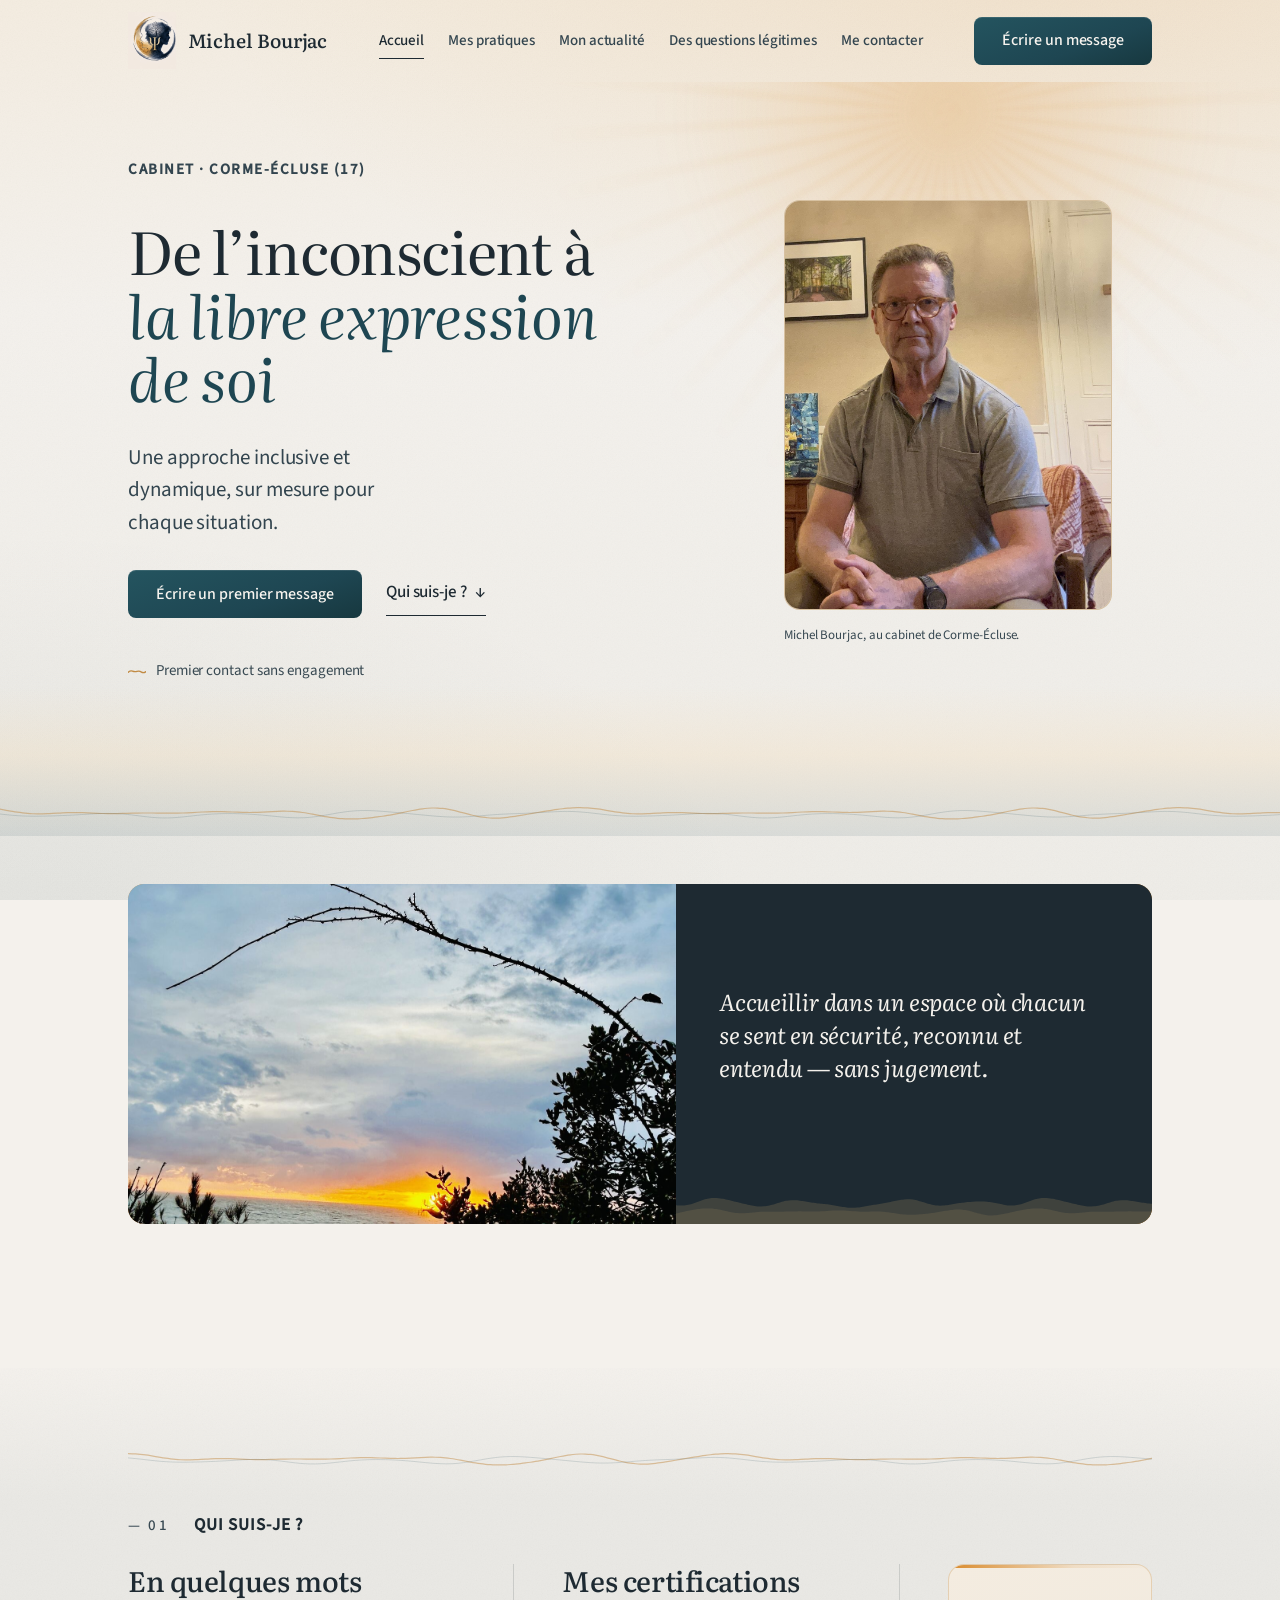
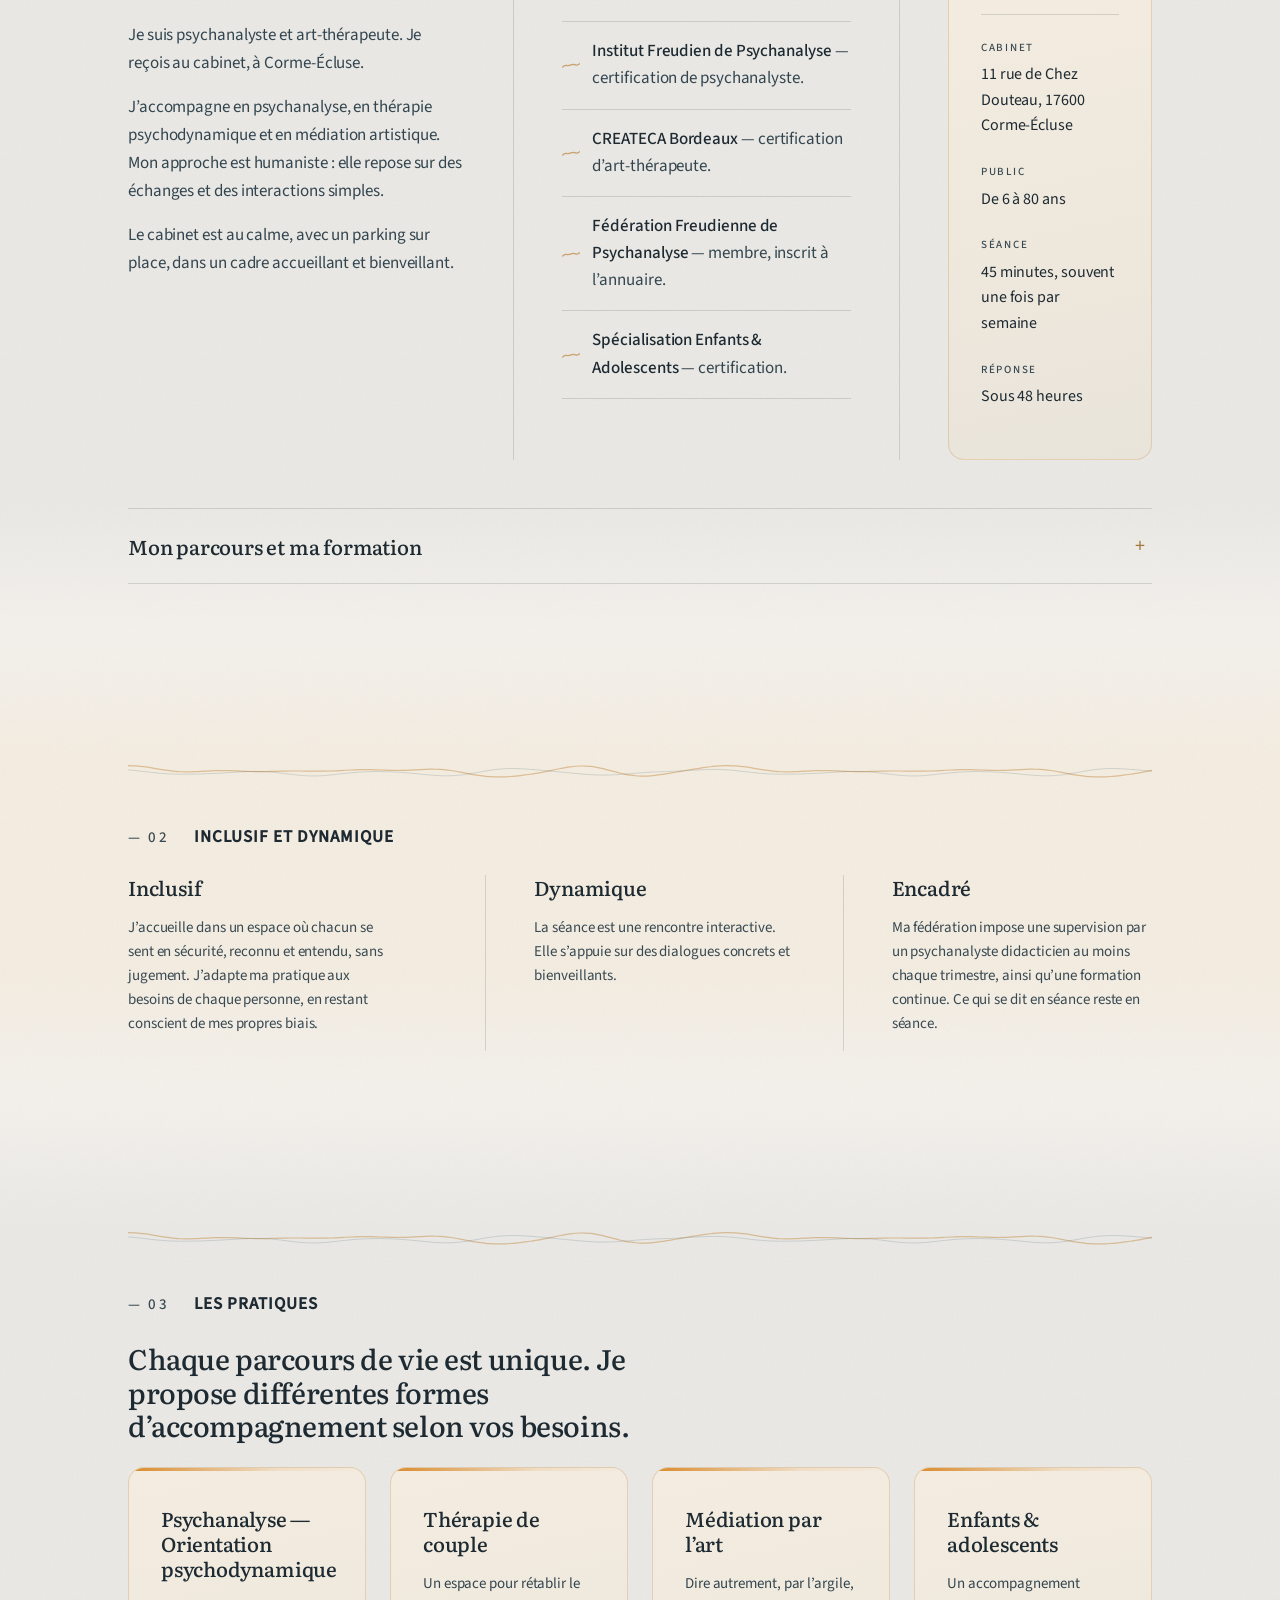
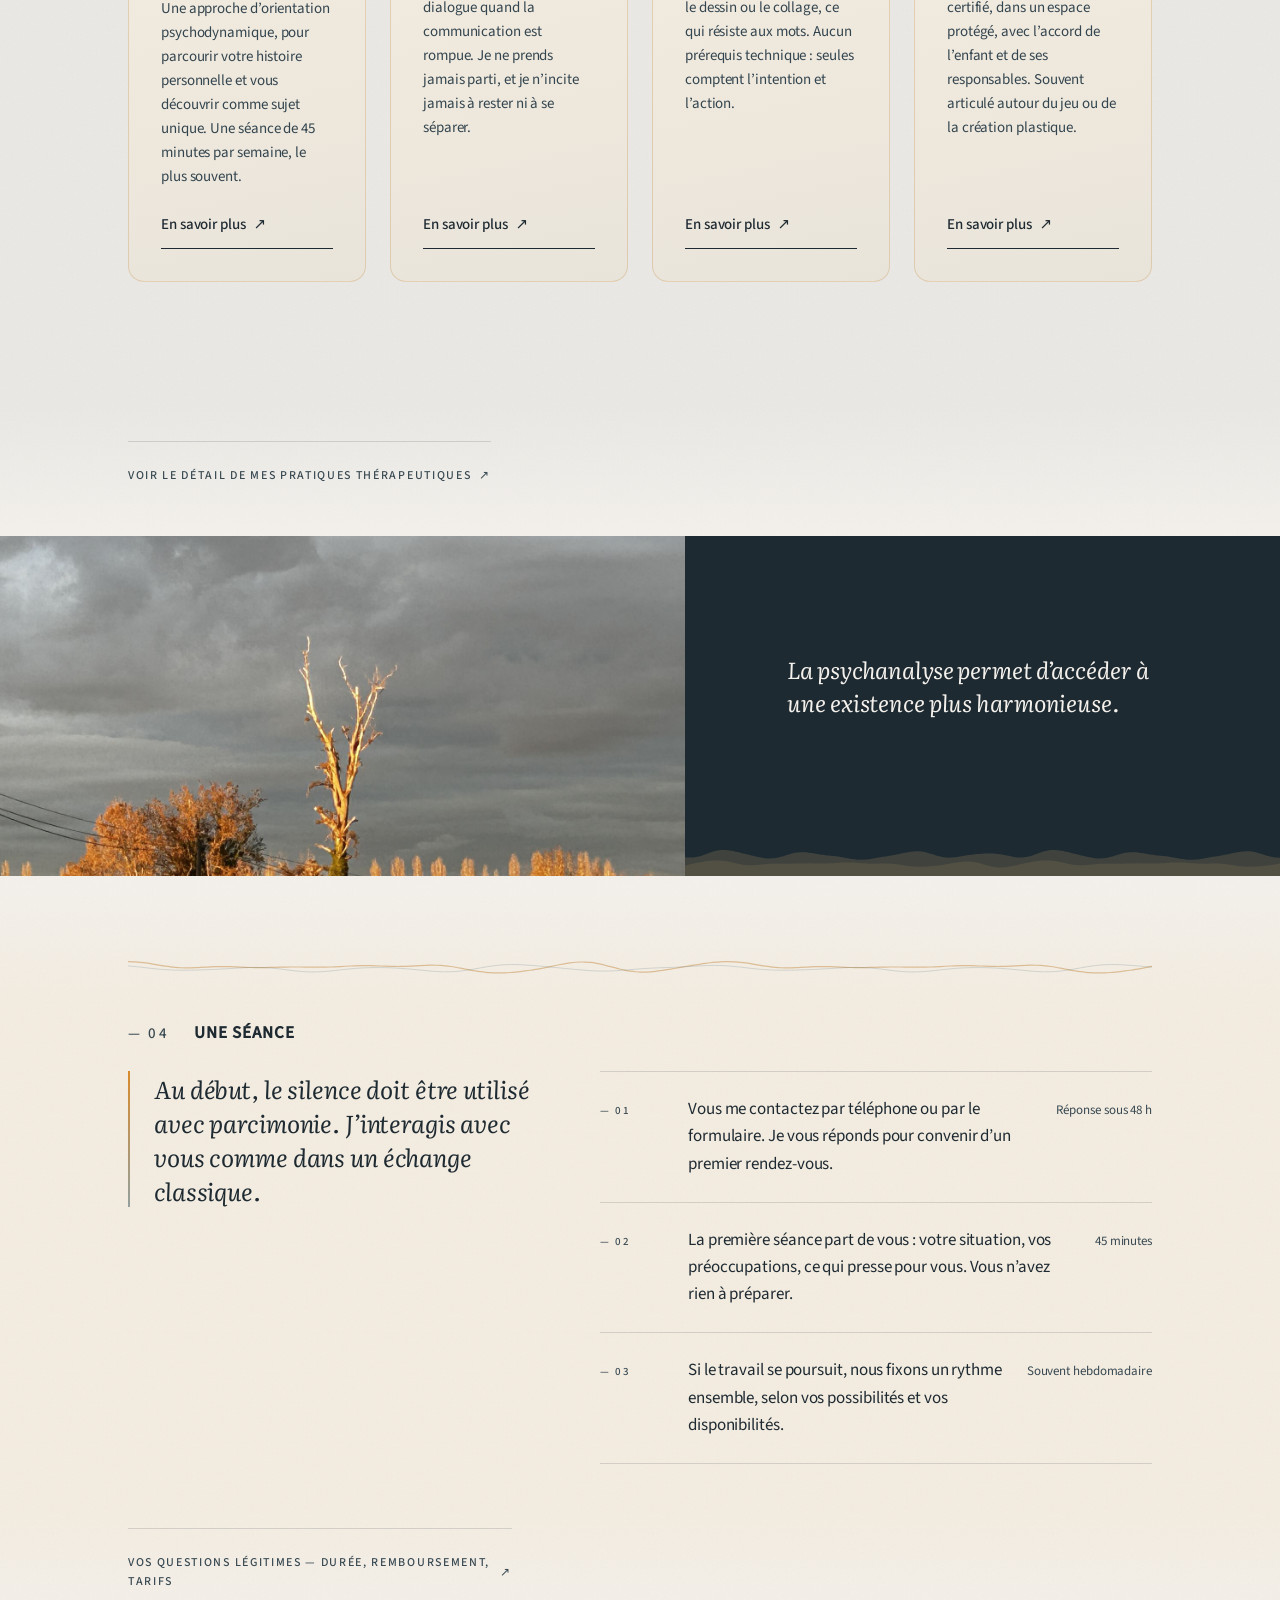
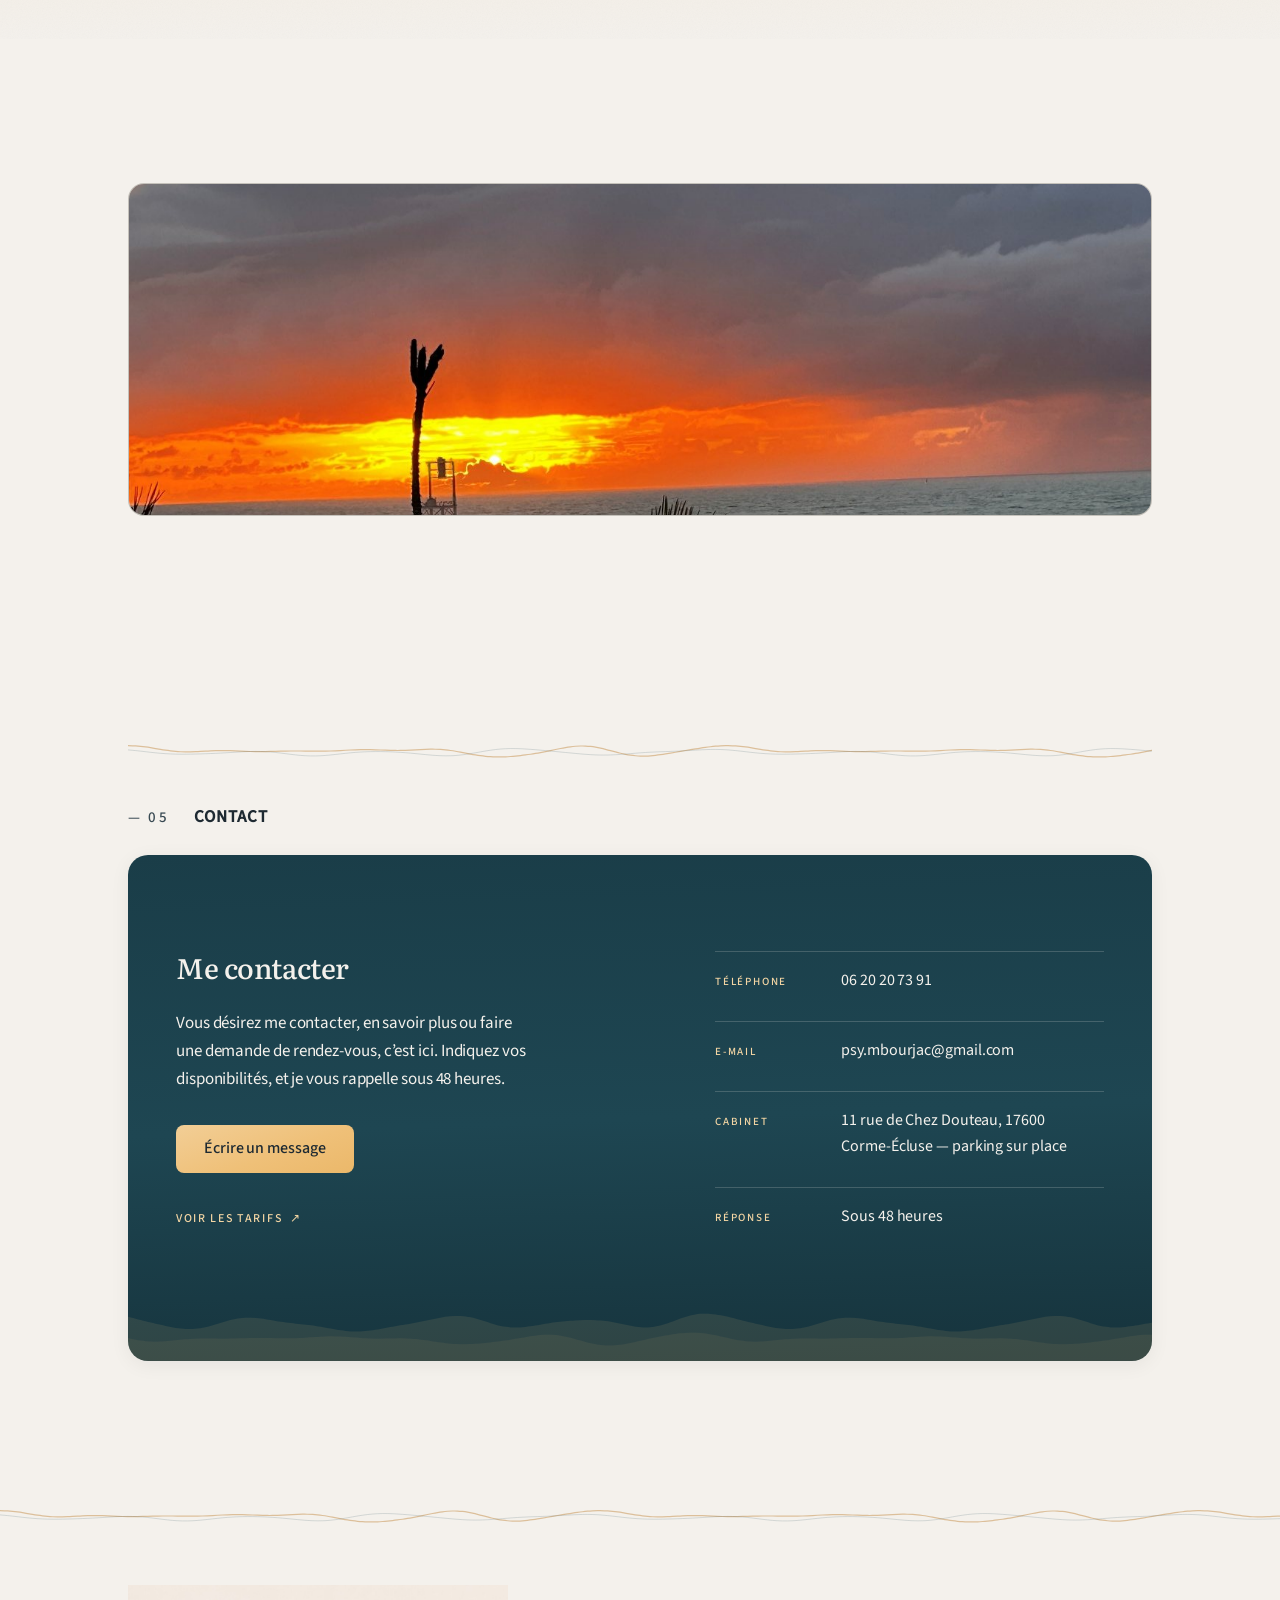
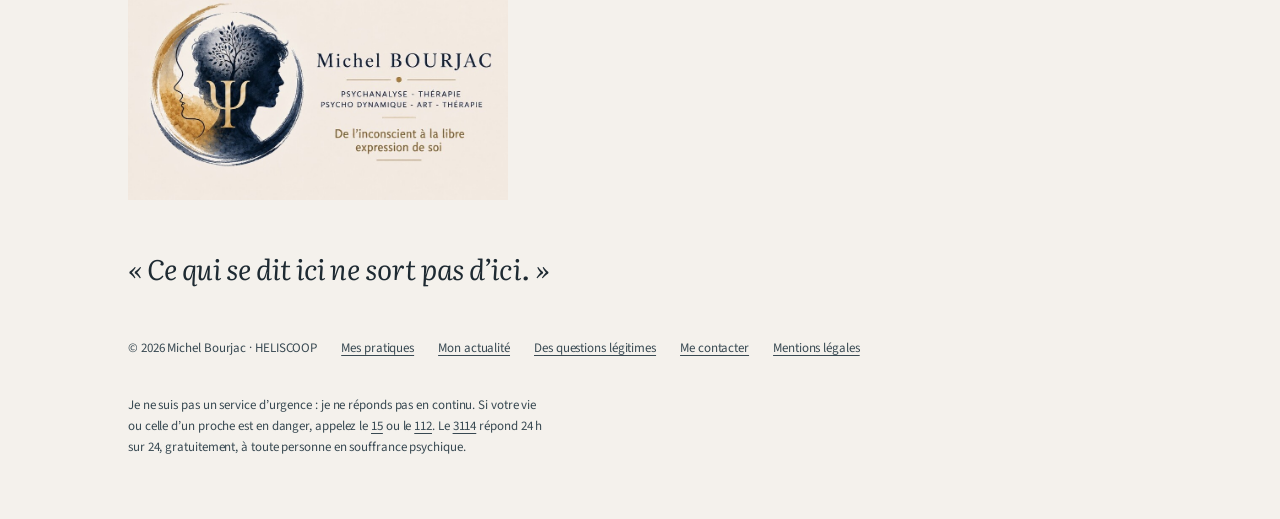
==== commit 6ea0991f: "Add files via upload" ====
--- a/index.html
+++ b/index.html
@@ -6,7 +6,7 @@
   <title>Michel Bourjac — Psychanalyste &amp; Art-thérapeute à Corme-Écluse (17)</title>
   <meta name="description" content="Michel Bourjac, psychanalyste et art-thérapeute certifié à Corme-Écluse (Charente-Maritime). Une approche inclusive et dynamique, sur mesure pour chaque situation. Premier contact sans engagement.">
   <meta property="og:title" content="Michel Bourjac — Psychanalyste &amp; Art-thérapeute">
-  <meta property="og:description" content="De l'inconscient à l'expression de soi. Cabinet à Corme-Écluse (17). Réponse sous 48 heures.">
+  <meta property="og:description" content="De l'inconscient à la libre expression de soi. Cabinet à Corme-Écluse (17). Réponse sous 48 heures.">
   <meta property="og:type" content="website">
   <meta property="og:url" content="https://michelbourjac.fr/">
   <meta property="og:locale" content="fr_FR">
@@ -14,11 +14,16 @@
 
   <!-- Polices auto-hébergées — aucune requête vers Google, aucune IP visiteur transmise.
        Fichiers produits par outils/telecharger-polices.ps1 -->
+  <link rel="icon" href="assets/img/favicon/favicon.ico" sizes="any">
+  <link rel="icon" type="image/png" sizes="32x32" href="assets/img/favicon/favicon-32x32.png">
+  <link rel="icon" type="image/png" sizes="16x16" href="assets/img/favicon/favicon-16x16.png">
+  <link rel="apple-touch-icon" sizes="180x180" href="assets/img/favicon/apple-touch-icon.png">
+  <link rel="icon" type="image/png" sizes="192x192" href="assets/img/favicon/favicon-192x192.png">
   <link rel="stylesheet" href="assets/css/fonts.css">
 
   <!-- DS CARYON (squelette intact) puis peau Michel -->
   <link rel="stylesheet" href="assets/css/ds/styles.css">
-  <link rel="stylesheet" href="assets/css/michel.css">
+  <link rel="stylesheet" href="assets/css/michel.css?v=20260818c">
   <link rel="stylesheet" href="assets/css/maree-haute.css">
 
   <script type="application/ld+json">
@@ -46,9 +51,11 @@
         "name": "Michel Bourjac — Psychanalyste & Art-thérapeute",
         "url": "https://michelbourjac.fr/",
         "telephone": "+33620207391",
+        "email": "psy.mbourjac@gmail.com",
         "priceRange": "40€–90€",
         "address": {
           "@type": "PostalAddress",
+          "streetAddress": "11 rue de Chez Douteau",
           "addressLocality": "Corme-Écluse",
           "postalCode": "17600",
           "addressRegion": "Charente-Maritime",
@@ -67,8 +74,8 @@
   <header class="site-header">
     <div class="shell bar">
       <a class="brand" href="index.html" aria-label="Michel Bourjac — retour à l'accueil">
+        <img class="brand-logo" src="assets/img/logo-michel-bourjac-embleme.jpg" alt="" width="640" height="768">
         <span class="name">Michel Bourjac</span>
-        <span class="t-label">Psychanalyste &amp; Art-thérapeute</span>
       </a>
       <button class="nav-toggle" type="button" aria-expanded="false" aria-controls="site-nav">
         <span class="bars" aria-hidden="true"><span></span><span></span><span></span></span>
@@ -99,13 +106,14 @@
         <div class="hero-copy">
           <p class="t-label reveal">Cabinet · Corme-Écluse (17)</p>
           <h1 id="hero-title" class="m-h1 reveal" style="--reveal-delay: 80ms;">
-            De l&rsquo;inconscient à <em class="accent">l&rsquo;expression de&nbsp;soi</em>
+            De l&rsquo;inconscient à <em class="accent">la libre expression de&nbsp;soi</em>
           </h1>
           <p class="m-chapo reveal" style="--reveal-delay: 160ms;">
             Une approche inclusive et dynamique, sur mesure pour chaque situation.
           </p>
           <div class="hero-actions reveal" style="--reveal-delay: 240ms;">
             <a class="btn" href="contact.html#formulaire">Écrire un premier message</a>
+            <a class="cta-link" href="#qui-suis-je">Qui suis-je&nbsp;? <span class="arr" aria-hidden="true">↓</span></a>
             <p class="status-pill">
               <span class="dot" aria-hidden="true"></span>
               <span class="txt">Premier contact sans engagement</span>
@@ -113,27 +121,35 @@
           </div>
         </div>
         <figure class="reveal" style="--reveal-delay: 200ms;">
-          <div class="portrait-frame ph">
-            <span>Portrait de Michel — cadrage 4:5, lumière naturelle, sans filtre. En attente.</span>
+          <div class="portrait-frame">
+            <img src="assets/img/michel-bourjac-portrait.jpg" width="1100" height="1375" loading="eager" decoding="async"
+                 alt="Portrait de Michel Bourjac, psychanalyste et art-thérapeute, dans un intérieur chaleureux.">
           </div>
           <figcaption class="t-caption figure-caption">Michel Bourjac, au cabinet de Corme-Écluse.</figcaption>
         </figure>
       </div>
     </section>
 
-    <!-- ═══ Bandeau citation ═══ -->
+    <!-- ═══ Bandeau citation — photo de paysage incrustée (24/08),
+         ton calme et sécurisant demandé par Michel ═══ -->
     <section class="section" aria-label="Citation">
       <div class="shell">
-        <div class="band reveal">
-          <blockquote class="quote">
-            <p style="margin:0">Accueillir dans un espace où chacun se sent en sécurité, reconnu et entendu — sans jugement.</p>
-          </blockquote>
+        <div class="band band--photo reveal">
+          <div class="photo-media" style="background-image: url('assets/img/paysages/paysage-mer-securisant.jpg');"></div>
+          <div class="legende">
+            <blockquote class="quote">
+              <p style="margin:0">Accueillir dans un espace où chacun se sent en sécurité, reconnu et entendu — sans jugement.</p>
+            </blockquote>
+          </div>
         </div>
       </div>
     </section>
 
     <!-- ═══ — 01 · Qui suis-je ? ═══ -->
-    <section class="section band-wash band-wash--tide" id="qui-suis-je" aria-labelledby="h-qui">
+    <section class="section band-wash band-wash--tide medaillon-host" id="qui-suis-je" aria-labelledby="h-qui">
+      <span class="medaillon medaillon--left" aria-hidden="true">
+        <img src="assets/img/medaillons/escalier.jpg" width="700" height="700" loading="lazy" decoding="async" alt="">
+      </span>
       <div class="shell">
         <div class="section-head section--ruled reveal">
           <span class="num">— 01</span>
@@ -165,7 +181,7 @@
               <dl class="stat-grid" style="grid-template-columns: 1fr;">
                 <div class="cell">
                   <dt>Cabinet</dt>
-                  <dd>Corme-Écluse (17600)</dd>
+                  <dd>11 rue de Chez Douteau, 17600 Corme-Écluse</dd>
                 </div>
                 <div class="cell">
                   <dt>Public</dt>
@@ -183,6 +199,50 @@
             </div>
           </aside>
         </div>
+
+        <!-- Parcours détaillé — replié par défaut : la section reste courte,
+             et qui veut le détail va le chercher. -->
+        <div class="accordions parcours-acc reveal" style="--reveal-delay: 120ms;">
+          <details class="acc" id="parcours">
+            <summary>
+              <span>Mon parcours et ma formation</span>
+              <span class="sign" aria-hidden="true"></span>
+            </summary>
+            <div class="acc-body">
+              <p>Dès mes premières confrontations avec les aléas de la vie, j&rsquo;ai été poussé
+                 à explorer les mécanismes de la pensée humaine, les racines de nos difficultés
+                 comme de notre bonheur. Mon expérience de trente ans en tant que manager dans
+                 l&rsquo;industrie m&rsquo;a permis de constater les limites des techniques de
+                 persuasion et de coaching face aux réalités intimes et aux obstacles personnels
+                 de chacun.</p>
+
+              <h3 class="m-h3">Ma formation</h3>
+              <p>Ma formation s&rsquo;est déroulée à l&rsquo;Institut Freudien de Psychanalyse à Pau,
+                 puis à Bordeaux, sous l&rsquo;égide de l&rsquo;Institut Freudien de Psychanalyse
+                 Nîmois. J&rsquo;ai bénéficié d&rsquo;un cursus complet, alliant théorie et pratique,
+                 complété par une analyse personnelle et didactique sur plusieurs années. Avec la
+                 soutenance d&rsquo;un mémoire, cette démarche constitue une exigence réglementaire
+                 pour l&rsquo;obtention du titre de «&nbsp;psychanalyste&nbsp;», me permettant ainsi
+                 de devenir membre de l&rsquo;IFP<sup><a href="#note-ifp" id="renvoi-ifp"
+                 aria-label="Voir la note sur le sigle IFP">*</a></sup>. Ma pratique est encadrée
+                 par un Code de Déontologie strict, garantissant un accompagnement respectueux et
+                 éthique de mes patients.</p>
+
+              <h3 class="m-h3">Ma formation continue</h3>
+              <p>En tant que membre de la Fédération Freudienne de Psychanalyse, je poursuis mon
+                 engagement dans la formation continue, participant régulièrement à des séminaires
+                 et à des colloques multidisciplinaires. Bien que ma formation soit ancrée dans la
+                 pensée freudienne, elle s&rsquo;enrichit également des apports de nombreux
+                 psychanalystes de renom tels que Mélanie Klein, D. Winnicott, W.R. Bion, A. Green,
+                 R. Roussillon, J.M. Lacan, D. Anzieux&hellip;</p>
+
+              <p class="t-caption note-sigle" id="note-ifp">
+                * IFP : Institut Freudien de Psychanalyse.
+                <a href="#renvoi-ifp" aria-label="Revenir au texte">↩</a>
+              </p>
+            </div>
+          </details>
+        </div>
       </div>
     </section>
 
@@ -235,8 +295,8 @@
         </h2>
         <div class="pratiques-grid">
           <article class="card reveal">
-            <h3 class="m-h3">Psychanalyse</h3>
-            <p>Un travail d&rsquo;orientation psychodynamique, pour parcourir votre histoire
+            <h3 class="m-h3">Psychanalyse — Orientation psychodynamique</h3>
+            <p>Une approche d&rsquo;orientation psychodynamique, pour parcourir votre histoire
                personnelle et vous découvrir comme sujet unique. Une séance de 45 minutes
                par semaine, le plus souvent.</p>
             <a class="cta-link" href="pratiques.html#psychanalyse">En savoir plus <span class="arr" aria-hidden="true">↗</span></a>
@@ -270,8 +330,21 @@
       </div>
     </section>
 
+    <!-- ═══ Intercalaire — respiration plein largeur (24/08) ═══ -->
+    <section class="intercalaire" aria-label="Citation">
+      <div class="photo-media" style="background-image: url('assets/img/paysages/paysage-arbre-dore.jpg');"></div>
+      <div class="legende">
+        <blockquote class="quote">
+          <p style="margin:0">La psychanalyse permet d&rsquo;accéder à une existence plus harmonieuse.</p>
+        </blockquote>
+      </div>
+    </section>
+
     <!-- ═══ — 04 · Une séance ═══ -->
-    <section class="section band-wash band-wash--sand" id="seance" aria-labelledby="h-seance">
+    <section class="section band-wash band-wash--sand medaillon-host" id="seance" aria-labelledby="h-seance">
+      <span class="medaillon medaillon--right" aria-hidden="true">
+        <img src="assets/img/medaillons/banc-fleuri.jpg" width="700" height="700" loading="lazy" decoding="async" alt="">
+      </span>
       <div class="shell">
         <div class="section-head section--ruled reveal">
           <span class="num">— 04</span>
@@ -310,6 +383,16 @@
       </div>
     </section>
 
+    <!-- ═══ Fenêtre photo — respiration entre les sections ═══ -->
+    <section class="section" aria-hidden="true">
+      <div class="shell">
+        <div class="photo-window reveal">
+          <img src="assets/img/paysages/paysage-coucher-soleil-1.jpg" width="1386" height="1040"
+               loading="lazy" decoding="async" alt="">
+        </div>
+      </div>
+    </section>
+
     <!-- ═══ — 05 · Contact ═══ -->
     <section class="section" id="contact" aria-labelledby="h-contact">
       <div class="shell">
@@ -323,8 +406,8 @@
             <div>
               <h2 id="h-contact" class="m-h2">Me contacter</h2>
               <p style="max-width:44ch; color: var(--surface); font-size:17px; line-height:1.65;">
-                Un premier message n&rsquo;engage à rien. Indiquez vos disponibilités, et
-                je vous rappelle sous 48 heures.
+                Vous désirez me contacter, en savoir plus ou faire une demande de rendez-vous,
+                c&rsquo;est ici. Indiquez vos disponibilités, et je vous rappelle sous 48 heures.
               </p>
               <div class="contact-actions">
                 <a class="btn btn--on-dark" href="contact.html">Écrire un message</a>
@@ -339,12 +422,12 @@
                 <dd><a href="tel:+33620207391">06 20 20 73 91</a></dd>
               </div>
               <div>
-                <dt>Message</dt>
-                <dd><a href="contact.html">Formulaire de contact</a></dd>
+                <dt>E-mail</dt>
+                <dd><a href="mailto:psy.mbourjac@gmail.com">psy.mbourjac@gmail.com</a></dd>
               </div>
               <div>
                 <dt>Cabinet</dt>
-                <dd>Corme-Écluse (17600) — parking sur place</dd>
+                <dd>11 rue de Chez Douteau, 17600 Corme-Écluse — parking sur place</dd>
               </div>
               <div>
                 <dt>Réponse</dt>
@@ -360,6 +443,7 @@
   <!-- ═══ Footer ═══ -->
   <footer class="site-footer">
     <div class="shell inner">
+      <img class="footer-logo" src="assets/img/logo-michel-bourjac-horizontal.jpg" width="900" height="509" loading="lazy" decoding="async" alt="Michel Bourjac — Psychanalyse, thérapie psychodynamique, art-thérapie">
       <p class="footer-thought">« Ce qui se dit ici ne sort pas d&rsquo;ici. »</p>
       <nav class="footer-legal" aria-label="Navigation de pied de page">
         <span>© 2026 Michel Bourjac · HELISCOOP</span>
@@ -379,6 +463,6 @@
     </div>
   </footer>
 
-  <script src="assets/js/main.js" defer></script>
+  <script src="assets/js/main.js?v=20260818b" defer></script>
 </body>
 </html>
--- a/assets/css/fonts.css
+++ b/assets/css/fonts.css
@@ -1,27 +1,110 @@
-/* ═══════════════════════════════════════════════════════════
-   POLICES AUTO-HÉBERGÉES — michelbourjac.fr
-
-   Ce fichier est REGÉNÉRÉ par outils/telecharger-polices.ps1.
-   Ne pas l'éditer à la main : la prochaine exécution l'écrasera.
-
-   Tant que le script n'a pas été lancé, les fichiers .woff2
-   n'existent pas et le site s'affiche dans ses polices de repli
-   (Georgia pour les titres, la sans-serif système pour le texte).
-   Le site reste lisible et accessible — seule la typographie change.
-
-   Pourquoi auto-héberger : charger une police depuis Google
-   transmet l'adresse IP du visiteur aux États-Unis, sans base
-   légale. Sur un site de santé mentale, cette IP est une donnée
-   sensible par déduction. La CNIL et la jurisprudence européenne
-   sanctionnent cet usage.
-   ═══════════════════════════════════════════════════════════ */
-
-/* ---------------------------------------------------------------
-   ÉTAT : en attente d'exécution du script.
-
-   À lancer une seule fois, depuis la racine du projet :
-       powershell -ExecutionPolicy Bypass -File outils\telecharger-polices.ps1
-
-   Le script télécharge les woff2 dans site/assets/fonts/ et
-   remplace intégralement ce fichier par les @font-face réels.
-   --------------------------------------------------------------- */
+/* ═══════════════════════════════════════════════════════════
+   POLICES AUTO-HÉBERGÉES — michelbourjac.fr
+
+   FICHIER GÉNÉRÉ — ne pas éditer à la main.
+   Produit par outils/telecharger-polices.ps1 le 12/08/2026 à 16:33.
+
+   Aucune requête vers Google au chargement des pages : l'adresse IP
+   du visiteur n'est transmise à personne. Sous-ensembles latin et
+   latin-ext uniquement. 10 fichiers, 25 blocs écartés
+   (alphabets non utilisés en français).
+   ═══════════════════════════════════════════════════════════ */
+/* Literata 400 italic — latin-ext */
+@font-face {
+  font-family: 'Literata';
+  font-style: italic;
+  font-weight: 400;
+  font-display: swap;
+  src: url('../fonts/literata-400-italic-latin-ext.woff2') format('woff2');
+  unicode-range: U+0100-02BA, U+02BD-02C5, U+02C7-02CC, U+02CE-02D7, U+02DD-02FF, U+0304, U+0308, U+0329, U+1D00-1DBF, U+1E00-1E9F, U+1EF2-1EFF, U+2020, U+20A0-20AB, U+20AD-20C0, U+2113, U+2C60-2C7F, U+A720-A7FF;
+}
+
+/* Literata 400 italic — latin */
+@font-face {
+  font-family: 'Literata';
+  font-style: italic;
+  font-weight: 400;
+  font-display: swap;
+  src: url('../fonts/literata-400-italic-latin.woff2') format('woff2');
+  unicode-range: U+0000-00FF, U+0131, U+0152-0153, U+02BB-02BC, U+02C6, U+02DA, U+02DC, U+0304, U+0308, U+0329, U+2000-206F, U+20AC, U+2122, U+2191, U+2193, U+2212, U+2215, U+FEFF, U+FFFD;
+}
+
+/* Literata 400 normal — latin-ext */
+@font-face {
+  font-family: 'Literata';
+  font-style: normal;
+  font-weight: 400;
+  font-display: swap;
+  src: url('../fonts/literata-400-normal-latin-ext.woff2') format('woff2');
+  unicode-range: U+0100-02BA, U+02BD-02C5, U+02C7-02CC, U+02CE-02D7, U+02DD-02FF, U+0304, U+0308, U+0329, U+1D00-1DBF, U+1E00-1E9F, U+1EF2-1EFF, U+2020, U+20A0-20AB, U+20AD-20C0, U+2113, U+2C60-2C7F, U+A720-A7FF;
+}
+
+/* Literata 400 normal — latin */
+@font-face {
+  font-family: 'Literata';
+  font-style: normal;
+  font-weight: 400;
+  font-display: swap;
+  src: url('../fonts/literata-400-normal-latin.woff2') format('woff2');
+  unicode-range: U+0000-00FF, U+0131, U+0152-0153, U+02BB-02BC, U+02C6, U+02DA, U+02DC, U+0304, U+0308, U+0329, U+2000-206F, U+20AC, U+2122, U+2191, U+2193, U+2212, U+2215, U+FEFF, U+FFFD;
+}
+
+/* Literata 500 normal — latin-ext */
+@font-face {
+  font-family: 'Literata';
+  font-style: normal;
+  font-weight: 500;
+  font-display: swap;
+  src: url('../fonts/literata-500-normal-latin-ext.woff2') format('woff2');
+  unicode-range: U+0100-02BA, U+02BD-02C5, U+02C7-02CC, U+02CE-02D7, U+02DD-02FF, U+0304, U+0308, U+0329, U+1D00-1DBF, U+1E00-1E9F, U+1EF2-1EFF, U+2020, U+20A0-20AB, U+20AD-20C0, U+2113, U+2C60-2C7F, U+A720-A7FF;
+}
+
+/* Literata 500 normal — latin */
+@font-face {
+  font-family: 'Literata';
+  font-style: normal;
+  font-weight: 500;
+  font-display: swap;
+  src: url('../fonts/literata-500-normal-latin.woff2') format('woff2');
+  unicode-range: U+0000-00FF, U+0131, U+0152-0153, U+02BB-02BC, U+02C6, U+02DA, U+02DC, U+0304, U+0308, U+0329, U+2000-206F, U+20AC, U+2122, U+2191, U+2193, U+2212, U+2215, U+FEFF, U+FFFD;
+}
+
+/* Source Sans 3 400 normal — latin-ext */
+@font-face {
+  font-family: 'Source Sans 3';
+  font-style: normal;
+  font-weight: 400;
+  font-display: swap;
+  src: url('../fonts/source-sans-3-400-normal-latin-ext.woff2') format('woff2');
+  unicode-range: U+0100-02BA, U+02BD-02C5, U+02C7-02CC, U+02CE-02D7, U+02DD-02FF, U+0304, U+0308, U+0329, U+1D00-1DBF, U+1E00-1E9F, U+1EF2-1EFF, U+2020, U+20A0-20AB, U+20AD-20C0, U+2113, U+2C60-2C7F, U+A720-A7FF;
+}
+
+/* Source Sans 3 400 normal — latin */
+@font-face {
+  font-family: 'Source Sans 3';
+  font-style: normal;
+  font-weight: 400;
+  font-display: swap;
+  src: url('../fonts/source-sans-3-400-normal-latin.woff2') format('woff2');
+  unicode-range: U+0000-00FF, U+0131, U+0152-0153, U+02BB-02BC, U+02C6, U+02DA, U+02DC, U+0304, U+0308, U+0329, U+2000-206F, U+20AC, U+2122, U+2191, U+2193, U+2212, U+2215, U+FEFF, U+FFFD;
+}
+
+/* Source Sans 3 500 normal — latin-ext */
+@font-face {
+  font-family: 'Source Sans 3';
+  font-style: normal;
+  font-weight: 500;
+  font-display: swap;
+  src: url('../fonts/source-sans-3-500-normal-latin-ext.woff2') format('woff2');
+  unicode-range: U+0100-02BA, U+02BD-02C5, U+02C7-02CC, U+02CE-02D7, U+02DD-02FF, U+0304, U+0308, U+0329, U+1D00-1DBF, U+1E00-1E9F, U+1EF2-1EFF, U+2020, U+20A0-20AB, U+20AD-20C0, U+2113, U+2C60-2C7F, U+A720-A7FF;
+}
+
+/* Source Sans 3 500 normal — latin */
+@font-face {
+  font-family: 'Source Sans 3';
+  font-style: normal;
+  font-weight: 500;
+  font-display: swap;
+  src: url('../fonts/source-sans-3-500-normal-latin.woff2') format('woff2');
+  unicode-range: U+0000-00FF, U+0131, U+0152-0153, U+02BB-02BC, U+02C6, U+02DA, U+02DC, U+0304, U+0308, U+0329, U+2000-206F, U+20AC, U+2122, U+2191, U+2193, U+2212, U+2215, U+FEFF, U+FFFD;
+}
--- a/assets/css/michel.css
+++ b/assets/css/michel.css
@@ -42,6 +42,13 @@
   --cta-bg:           #1E4652;
   --cta-fg:           #F7F4EF;
 
+  /* Erreur de formulaire — SEULE couleur ajoutée à la DA « Marée haute ».
+     Brique obtenue en poussant l'ambre validé #D98A2B vers l'encre #1E2A32 :
+     même famille chaude, aucune teinte étrangère à la palette.
+     Ratios : 9,14:1 sur --surface · 8,13:1 sur --surface-deep → AAA.
+     Elle ne porte JAMAIS l'information seule (texte + ⚠ + aria-invalid). */
+  --erreur:           #7A1F1B;
+
   /* — Polices (Literata + Source Sans 3, chargées via <link>) — */
   --ff-sans:  "Source Sans 3", ui-sans-serif, system-ui, sans-serif;
   --ff-serif: "Literata", Georgia, serif;
@@ -49,6 +56,25 @@
   /* — Conteneur Michel : 1120px (vs 1280 par défaut DS) — */
   --w-shell: 1120px;
 }
+
+/* ─── §1 bis · Barre de défilement — aux couleurs de la DA ───
+   Firefox : propriété standard. WebKit/Chromium/Edge : pseudo-éléments.
+   Pas de support Safari pour scrollbar-color avant la 18.2 — le
+   dégradé WebKit prend le relais sur ces versions. Aucune couleur
+   hors palette « Marée haute ». */
+html {
+  scrollbar-color: var(--accent) var(--surface-deep);
+  scrollbar-width: thin;
+}
+::-webkit-scrollbar { width: 12px; height: 12px; }
+::-webkit-scrollbar-track { background: var(--surface-deep); }
+::-webkit-scrollbar-thumb {
+  background-color: var(--accent);
+  border-radius: 8px;
+  border: 3px solid var(--surface-deep);
+}
+::-webkit-scrollbar-thumb:hover { background-color: var(--accent-strong); }
+::-webkit-scrollbar-corner { background: var(--surface-deep); }
 
 /* ─── §2 · Accessibilité AAA — corrections sur le reset DS ─── */
 /* Focus : la DA impose l'encre, pas l'accent (l'ambre ne porte jamais de sens seul) */
@@ -58,6 +84,13 @@
 }
 /* Survol de lien : jamais d'ambre sur du texte → bleu profond */
 a:hover { color: var(--accent-strong); }
+/* Emphase : 500, la graisse d'insistance du DS — et la seule chargée.
+   Sans cette règle, <strong> vaut 700 par défaut : le navigateur n'ayant
+   ni 600 ni 700 en Source Sans 3, il fabrique un faux gras en épaississant
+   les contours. Bouillie à l'écran, et illisible en petit corps.
+   Deux règles locales (.urgence strong, .ruled-list strong) faisaient déjà
+   ce choix ; on le généralise plutôt que de le répéter. */
+strong, b { font-weight: 500; color: var(--ink); }
 /* Skip-link */
 .skip-link {
   position: absolute; left: var(--m); top: -60px;
@@ -96,10 +129,15 @@
 /* ─── §4 · Composants DS → classes statiques (mêmes règles que les .jsx) ─── */
 
 /* SectionHead — « — 01 · Label » : .section-head vit déjà dans ds/base/layout.css */
+/* Titres de section rendus plus présents (demande Michel, 24/08) : taille et graisse
+   augmentées, tout en restant un repère de navigation plutôt qu&rsquo;un titre visuel concurrent
+   des m-h2 qui suivent. */
 .section-head .label {
-  font-family: var(--ff-sans); font-weight: 500; font-size: 11px;
-  letter-spacing: 0.16em; text-transform: uppercase; color: var(--ink-quiet);
-}
+  font-family: var(--ff-sans); font-weight: 600; font-size: 17px;
+  letter-spacing: 0.06em; text-transform: uppercase; color: var(--ink);
+}
+.section-head .num { font-size: 15px; }
+.t-label.reveal { font-size: 15px; font-weight: 600; letter-spacing: 0.1em; color: var(--ink-soft); }
 
 /* Card */
 .card {
@@ -217,13 +255,41 @@
 }
 .site-header .bar {
   display: flex; align-items: center; justify-content: space-between;
-  gap: var(--m); padding-top: var(--s); padding-bottom: var(--s);
+  gap: var(--m); padding-top: 12px; padding-bottom: 12px;
+  /* Retour Emilien (24/08, 8e passage) : logo +30% (44→57px) SANS
+     agrandir la navbar — le padding vertical cède la place gagnée par
+     le logo (16px→12px). Le bouton "Écrire un message" (min-height
+     48px) fixait jusqu'ici la hauteur de la barre ; le logo, à 57px,
+     la dépasse et devient l'élément qui la détermine désormais — d'où
+     un padding réduit pour que le total ne bouge (quasi) pas :
+     ~80px avant, ~81px maintenant en desktop, et même plus compact
+     en dessous de 1080px (le nav-toggle, 44px, ne domine plus). */
 }
 /* Le CTA garde sa largeur naturelle : c'est la navigation qui cède. */
 .site-header .bar > .btn { flex: 0 0 auto; }
-.brand { display: flex; flex-direction: column; gap: 2px; }
-.brand .name { font-family: var(--ff-serif); font-weight: 500; font-size: 19px; color: var(--ink); }
+
+/* Ancres internes — le header est collant : sans cette réserve,
+   la cible d'une ancre se range DERRIÈRE le header et l'utilisateur
+   atterrit au milieu du contenu, persuadé que le lien est cassé.
+   Valeurs alignées sur la hauteur réelle du header (logo + padding). */
+:where(section, details, h2, h3)[id] { scroll-margin-top: 96px; }
+@media (max-width: 900px) {
+  :where(section, details, h2, h3)[id] { scroll-margin-top: 88px; }
+}
+.brand { display: flex; align-items: center; gap: 12px; flex: 0 0 auto; }
+/* Retour Emilien (24/08, 7e passage) : le texte intégré au logo (nom,
+   sous-titre, baseline) ne peut pas être rendu lisible dans un bandeau
+   de hauteur raisonnable sans un header disproportionné — vérifié en
+   6e passage. Parti retenu : le header ne montre QUE l'emblème (rogné
+   depuis le logo horizontal, sans aucun texte), accompagné d'un vrai nom
+   en HTML — texte net à toute taille, contrairement à du texte figé
+   dans une image raster. Le sous-titre/la baseline ne sont pas repris
+   ici : c'est le rôle du logo complet en pied de page. */
+.brand .name { font-family: var(--ff-serif); font-weight: 500; font-size: 19px; color: var(--ink); white-space: nowrap; }
 .brand:hover .name { color: var(--ink); }
+.brand-logo { height: 57px; width: auto; display: block; }
+@media (max-width: 1080px) { .brand-logo { height: 49px; } .brand .name { font-size: 17px; } }
+@media (max-width: 480px) { .brand-logo { height: 44px; } .brand .name { font-size: 15px; } }
 .site-nav { display: flex; align-items: center; gap: var(--m); }
 .site-nav a {
   font-size: 15px; font-weight: 500; color: var(--ink-soft);
@@ -272,6 +338,26 @@
 .portrait-frame img { width: 100%; height: 100%; object-fit: cover; }
 .figure-caption { margin-top: var(--s); }
 
+/* ─── Fenêtre photo — bande encadrée, la photo défile doucement au
+   scroll (façon hublot). L'image est plus haute que la fenêtre ;
+   main.js décale sa position verticale selon la progression de
+   la bande dans la fenêtre du navigateur. Respecte
+   prefers-reduced-motion : l'image reste alors simplement centrée. ── */
+.photo-window {
+  position: relative; overflow: hidden;
+  border: 1px solid var(--hairline); border-radius: var(--r-m);
+  height: clamp(180px, 26vw, 340px);
+  background: var(--veil-soft);
+}
+.photo-window img {
+  position: absolute; left: 0; top: 0; width: 100%; height: 220%;
+  object-fit: cover; transform: translateY(-60%);
+  will-change: transform;
+}
+@media (prefers-reduced-motion: reduce) {
+  .photo-window img { transform: translateY(-60%) !important; }
+}
+
 /* Orbe d'ambiance — unique effet atmosphérique autorisé */
 .orb {
   position: absolute; top: -10%; right: -6%;
@@ -341,6 +427,14 @@
   padding-top: var(--xl); padding-bottom: var(--xl);
   display: flex; flex-direction: column; gap: var(--m);
 }
+/* Logo horizontal reçu de Michel (24/08) — utilisé aussi dans le header
+   depuis le 6e passage. Ici en pied de page : fond crème identique à
+   --surface, aucune bordure ne se voit.
+   Retour Emilien (24/08, 6e passage) : agrandi (280→380px) pour que la
+   ligne fine « PSYCHANALYSE - THÉRAPIE… » reste lisible, pas seulement
+   le nom. */
+.footer-logo { width: min(380px, 72vw); height: auto; display: block; }
+@media (max-width: 480px) { .footer-logo { width: min(280px, 78vw); } }
 .footer-thought {
   font-family: var(--ff-serif); font-style: italic;
   font-size: clamp(20px, 2.2vw, 28px); line-height: 1.2; color: var(--ink);
@@ -395,6 +489,16 @@
 .acc .acc-body li { font-size: 17px; line-height: 1.7; color: var(--ink-soft); margin-bottom: 6px; }
 .acc .acc-body .m-h3 { margin-top: var(--m); }
 
+/* Accordéon « Mon parcours » — posé sous la grille de la section Qui suis-je ?,
+   il en prolonge le rythme sans allonger la page tant qu'il est replié. */
+.parcours-acc { margin-top: var(--xl); }
+
+/* Note de sigle — renvoi et retour cliquables, cible tactile préservée. */
+.note-sigle { margin-top: var(--m); }
+.note-sigle a { color: var(--ink-quiet); border-bottom: 1px solid var(--hairline-strong); }
+.note-sigle a:hover { color: var(--ink); }
+sup a { text-decoration: none; padding: 0 2px; }
+
 /* En résumé — reformulation courte en tête des réponses longues (FALC).
    Une personne épuisée ou anxieuse doit pouvoir repartir après trois phrases. */
 .acc-resume {
@@ -525,6 +629,254 @@
 .ph--inline::before { display: inline; content: "⏳ "; margin: 0; letter-spacing: normal; text-transform: none; }
 .portrait-frame.ph { display: flex; align-items: center; justify-content: center; text-align: center; padding: var(--l); border-radius: var(--r-m); }
 .portrait-frame.ph::before { content: none; }
+
+/* ─── §6 bis · Galerie d'œuvres ────────────────────────────
+   Tuile carrée, œuvre CONTENUE et jamais rognée : on ne recadre
+   pas le travail de quelqu'un pour faire joli. La tuile s'adapte
+   à l'œuvre, pas l'inverse.
+
+   Deux pièges désamorcés ici :
+   1. la galerie vit dans un .acc-body, où `ul li` reçoit un retrait
+      de 30px et une puce vague en ::before — d'où des colonnes
+      rognées et un chevron parasite au-dessus de chaque tuile.
+      On neutralise, avec la spécificité nécessaire pour gagner.
+   2. l'aspect-ratio est porté par le CADRE, pas par l'image. Posé
+      sur l'image, il entre en conflit avec la hauteur que la grille
+      lui impose en s'étirant, et la tuile part en colonne. Ici la
+      hauteur est bornée par le cadre : plus rien ne peut s'étirer. */
+.galerie,
+.acc-body ul.galerie {
+  list-style: none;
+  margin: var(--l) 0 0;
+  padding: 0;
+  display: grid; grid-template-columns: repeat(3, 1fr); gap: var(--l);
+}
+.galerie > li,
+.acc-body ul.galerie > li {
+  margin: 0; padding: 0; position: static; font-size: inherit;
+}
+.galerie > li::before,
+.acc-body ul.galerie > li::before { content: none; display: none; }
+
+.galerie figure { margin: 0; }
+
+.galerie .cadre {
+  display: flex; align-items: center; justify-content: center;
+  width: 100%; aspect-ratio: 1 / 1;
+  background: var(--surface-deep);
+  border: 1px solid var(--hairline);
+  border-radius: var(--r-s);
+  overflow: hidden;
+}
+/* Retour Emilien (24/08, v2) : même DA que les vignettes-ponctuation
+   (cadre-mini) — bordure fine + coin arrondi, photo au ras du cadre,
+   sans le pourtour matelassé (padding + fond) de la v1. object-fit:
+   contain (et non cover, comme cadre-mini) : contrairement aux photos-
+   ponctuation, ce sont des travaux de patients, à montrer intégralement,
+   jamais recadrés. */
+.galerie .cadre img {
+  display: block;
+  width: 100%; height: 100%;
+  object-fit: contain;
+}
+.galerie figcaption { margin-top: 8px; }
+
+/* Encadré « à valider » posé DANS le contenu — plus fort qu'un .ph
+   parce qu'il porte une réserve juridique, pas une info manquante. */
+.reserve {
+  margin: var(--m) 0 0;
+  padding: var(--s) var(--m);
+  border-left: 3px solid var(--accent-strong);
+  background: var(--surface-deep);
+  font-size: 15px; line-height: 1.55; color: var(--ink-soft);
+  max-width: 60ch;
+}
+
+/* ─── §6 ter · Erreurs de formulaire ───────────────────────
+   Jamais la couleur seule : un texte nommant le champ, relié au
+   champ par aria-describedby, plus un résumé en tête de formulaire.
+   Le rouge n'est qu'un renfort — retirez-le, l'information tient. */
+.form-erreurs {
+  margin: 0 0 var(--l);
+  padding: var(--m);
+  border: 1px solid var(--erreur);
+  border-left: 3px solid var(--erreur);
+  border-radius: var(--r-s);
+  background: var(--surface-deep);
+}
+.form-erreurs[hidden] { display: none; }
+.form-erreurs h2 {
+  font-family: var(--ff-sans); font-size: 16px; font-weight: 500;
+  color: var(--erreur); margin: 0 0 var(--xs);
+}
+.form-erreurs ul { margin: 0; padding-left: 1.2em; }
+.form-erreurs li { font-size: 15px; line-height: 1.6; color: var(--ink-soft); }
+.form-erreurs p { font-size: 15px; line-height: 1.6; color: var(--ink-soft); margin: 0; }
+.form-erreurs a { color: var(--erreur); text-decoration: underline; text-underline-offset: 3px; }
+
+/* Turnstile — widget injecté par le script Cloudflare, taille fixe ~300×65 px */
+.cf-turnstile { margin: var(--s) 0; }
+
+.field .erreur {
+  display: block; margin-top: 6px;
+  font-size: 14px; line-height: 1.5; color: var(--erreur);
+}
+.field .erreur::before { content: "⚠ "; }
+.field input[aria-invalid="true"],
+.field textarea[aria-invalid="true"] {
+  border-color: var(--erreur);
+  box-shadow: inset 0 0 0 1px var(--erreur);
+}
+
+/* ─── §6 quater · Photos reçues le 24/08 — intercalaires, médaillons ───
+   Trois usages distincts, mêmes photos brutes de Michel (17 rue, hiver,
+   Corme-Écluse et alentours), traitées comme la galerie d'œuvres :
+   1000-1600 px, JPEG progressif q78, -strip (aucun EXIF, même prudence
+   que pour les œuvres de patients). */
+
+/* Intercalaires — bandeaux plein largeur (hors .shell, volontairement)
+   entre deux sections.
+   Retour Emilien (24/08, v1) : le voile sombre sur toute la photo
+   « perdait l'intérêt » du cliché pour gagner en lisibilité.
+   Retour Emilien (24/08, v2) : la bande-légende posée EN BAS de la
+   photo (v2, immersive plein cadre) cachait trop du cliché — « on voit
+   encore moins les photos ». Nouveau parti (v3) : plus de superposition
+   du tout. Photo et texte côte à côte, chacun sur sa moitié — la photo
+   est montrée intégralement (aucun pixel masqué), le texte est sur un
+   pavé --ink plein à côté, donc toujours AAA sans dépendre du cliché.
+   .photo-media porte l'image en style inline (background-image), la
+   .legende porte la citation. Empilés en colonne unique sous 800px. */
+.intercalaire,
+.band.band--photo {
+  display: grid;
+  grid-template-columns: 1.15fr 1fr;
+  align-items: stretch;
+  min-height: 340px;
+}
+.intercalaire .photo-media,
+.band.band--photo .photo-media {
+  background-size: cover; background-position: center; background-repeat: no-repeat;
+  min-height: 260px;
+}
+.intercalaire .legende,
+.band.band--photo .legende {
+  position: relative;
+  overflow: hidden; /* clip la nappe de vagues ci-dessous, débordée à dessein */
+  background: var(--ink);
+  display: flex; align-items: center; justify-content: center;
+  padding: var(--xl) var(--l) calc(var(--xl) + 40px);
+}
+/* Retour Emilien (24/08, 4e passage) : la crête d'écume, signature du DS
+   sur tout fond sombre (.dark-panel), manquait sous les pavés de citation.
+   Remise en place — même trame que .dark-panel::after (ambre clair sur
+   fond sombre), pas celle de .band::after (ink sur fond ambre, invisible
+   ici puisque .legende est déjà --ink). */
+.intercalaire .legende::after,
+.band.band--photo .legende::after {
+  content: ""; position: absolute; left: -620px; right: -620px; bottom: 0; height: 44px;
+  pointer-events: none;
+  background-repeat: repeat-x; background-size: 330px 44px;
+  background-image: url("data:image/svg+xml,%3Csvg xmlns='http://www.w3.org/2000/svg' width='600' height='80' viewBox='0 0 600 80'%3E%3Cpath d='M0 32.65Q5 33.05 7.5 33.41Q10 33.76 12.5 34.23Q15 34.71 17.5 35.27Q20 35.83 22.5 36.44Q25 37.04 27.5 37.66Q30 38.29 32.5 38.92Q35 39.56 37.5 40.19Q40 40.82 42.5 41.44Q45 42.06 47.5 42.67Q50 43.27 52.5 43.86Q55 44.44 57.5 44.98Q60 45.53 62.5 46.02Q65 46.5 67.5 46.9Q70 47.3 72.5 47.58Q75 47.87 77.5 48.01Q80 48.15 82.5 48.11Q85 48.08 87.5 47.86Q90 47.64 92.5 47.23Q95 46.83 97.5 46.27Q100 45.7 102.5 45.01Q105 44.31 107.5 43.54Q110 42.77 112.5 41.98Q115 41.2 117.5 40.45Q120 39.71 122.5 39.08Q125 38.44 127.5 37.95Q130 37.47 132.5 37.16Q135 36.85 137.5 36.73Q140 36.62 142.5 36.69Q145 36.75 147.5 36.97Q150 37.19 152.5 37.52Q155 37.86 157.5 38.27Q160 38.67 162.5 39.09Q165 39.52 167.5 39.94Q170 40.36 172.5 40.74Q175 41.12 177.5 41.45Q180 41.78 182.5 42.08Q185 42.37 187.5 42.63Q190 42.89 192.5 43.16Q195 43.42 197.5 43.7Q200 43.98 202.5 44.3Q205 44.62 207.5 44.99Q210 45.37 212.5 45.79Q215 46.21 217.5 46.66Q220 47.12 222.5 47.58Q225 48.05 227.5 48.48Q230 48.92 232.5 49.3Q235 49.67 237.5 49.95Q240 50.22 242.5 50.38Q245 50.53 247.5 50.55Q250 50.56 252.5 50.45Q255 50.33 257.5 50.09Q260 49.85 262.5 49.51Q265 49.17 267.5 48.76Q270 48.35 272.5 47.91Q275 47.46 277.5 47Q280 46.55 282.5 46.1Q285 45.65 287.5 45.22Q290 44.78 292.5 44.36Q295 43.93 297.5 43.51Q300 43.09 302.5 42.66Q305 42.23 307.5 41.77Q310 41.32 312.5 40.83Q315 40.34 317.5 39.81Q320 39.29 322.5 38.75Q325 38.22 327.5 37.7Q330 37.17 332.5 36.7Q335 36.22 337.5 35.84Q340 35.47 342.5 35.23Q345 34.99 347.5 34.92Q350 34.86 352.5 34.99Q355 35.12 357.5 35.45Q360 35.79 362.5 36.31Q365 36.84 367.5 37.52Q370 38.19 372.5 38.97Q375 39.75 377.5 40.57Q380 41.39 382.5 42.17Q385 42.96 387.5 43.66Q390 44.36 392.5 44.91Q395 45.47 397.5 45.86Q400 46.24 402.5 46.42Q405 46.61 407.5 46.61Q410 46.61 412.5 46.45Q415 46.29 417.5 46Q420 45.7 422.5 45.31Q425 44.93 427.5 44.5Q430 44.08 432.5 43.64Q435 43.2 437.5 42.79Q440 42.38 442.5 42.01Q445 41.63 447.5 41.3Q450 40.98 452.5 40.71Q455 40.44 457.5 40.21Q460 39.98 462.5 39.8Q465 39.61 467.5 39.47Q470 39.32 472.5 39.22Q475 39.12 477.5 39.08Q480 39.03 482.5 39.05Q485 39.07 487.5 39.18Q490 39.29 492.5 39.5Q495 39.71 497.5 40.03Q500 40.34 502.5 40.76Q505 41.17 507.5 41.67Q510 42.17 512.5 42.72Q515 43.26 517.5 43.8Q520 44.35 522.5 44.84Q525 45.32 527.5 45.7Q530 46.07 532.5 46.28Q535 46.49 537.5 46.49Q540 46.49 542.5 46.27Q545 46.04 547.5 45.59Q550 45.13 552.5 44.48Q555 43.82 557.5 43Q560 42.18 562.5 41.27Q565 40.35 567.5 39.41Q570 38.47 572.5 37.58Q575 36.68 577.5 35.89Q580 35.11 582.5 34.49Q585 33.87 587.5 33.45Q590 33.04 592.5 32.84Q595 32.63 597.5 32.64L600 32.65L600 80L0 80Z' fill='%23EFC078' fill-opacity='0.16'/%3E%3Cpath d='M0 52.88Q5 53.76 7.5 54.28Q10 54.81 12.5 55.39Q15 55.96 17.5 56.55Q20 57.13 22.5 57.68Q25 58.23 27.5 58.71Q30 59.19 32.5 59.56Q35 59.94 37.5 60.19Q40 60.44 42.5 60.55Q45 60.67 47.5 60.66Q50 60.65 52.5 60.52Q55 60.4 57.5 60.2Q60 60 62.5 59.75Q65 59.5 67.5 59.24Q70 58.98 72.5 58.73Q75 58.49 77.5 58.29Q80 58.09 82.5 57.94Q85 57.79 87.5 57.7Q90 57.62 92.5 57.58Q95 57.54 97.5 57.54Q100 57.54 102.5 57.56Q105 57.58 107.5 57.61Q110 57.63 112.5 57.64Q115 57.65 117.5 57.63Q120 57.62 122.5 57.58Q125 57.54 127.5 57.48Q130 57.43 132.5 57.36Q135 57.29 137.5 57.23Q140 57.17 142.5 57.12Q145 57.07 147.5 57.05Q150 57.02 152.5 57.03Q155 57.03 157.5 57.05Q160 57.08 162.5 57.12Q165 57.17 167.5 57.22Q170 57.26 172.5 57.29Q175 57.32 177.5 57.33Q180 57.33 182.5 57.28Q185 57.24 187.5 57.16Q190 57.07 192.5 56.94Q195 56.81 197.5 56.64Q200 56.48 202.5 56.3Q205 56.13 207.5 55.96Q210 55.79 212.5 55.66Q215 55.53 217.5 55.45Q220 55.36 222.5 55.34Q225 55.33 227.5 55.38Q230 55.44 232.5 55.56Q235 55.68 237.5 55.85Q240 56.02 242.5 56.22Q245 56.41 247.5 56.61Q250 56.82 252.5 57Q255 57.18 257.5 57.32Q260 57.46 262.5 57.55Q265 57.63 267.5 57.66Q270 57.69 272.5 57.67Q275 57.65 277.5 57.6Q280 57.55 282.5 57.49Q285 57.43 287.5 57.39Q290 57.36 292.5 57.37Q295 57.38 297.5 57.46Q300 57.54 302.5 57.7Q305 57.86 307.5 58.1Q310 58.34 312.5 58.66Q315 58.97 317.5 59.34Q320 59.7 322.5 60.09Q325 60.48 327.5 60.87Q330 61.26 332.5 61.61Q335 61.96 337.5 62.25Q340 62.55 342.5 62.76Q345 62.97 347.5 63.1Q350 63.23 352.5 63.27Q355 63.3 357.5 63.25Q360 63.21 362.5 63.09Q365 62.98 367.5 62.8Q370 62.63 372.5 62.41Q375 62.19 377.5 61.93Q380 61.67 382.5 61.39Q385 61.1 387.5 60.78Q390 60.47 392.5 60.13Q395 59.79 397.5 59.42Q400 59.05 402.5 58.65Q405 58.25 407.5 57.83Q410 57.41 412.5 56.98Q415 56.55 417.5 56.13Q420 55.71 422.5 55.33Q425 54.95 427.5 54.64Q430 54.33 432.5 54.12Q435 53.91 437.5 53.83Q440 53.75 442.5 53.82Q445 53.89 447.5 54.12Q450 54.36 452.5 54.75Q455 55.14 457.5 55.67Q460 56.2 462.5 56.84Q465 57.47 467.5 58.16Q470 58.86 472.5 59.57Q475 60.28 477.5 60.95Q480 61.61 482.5 62.19Q485 62.77 487.5 63.22Q490 63.67 492.5 63.97Q495 64.26 497.5 64.39Q500 64.51 502.5 64.47Q505 64.42 507.5 64.22Q510 64.02 512.5 63.69Q515 63.35 517.5 62.91Q520 62.48 522.5 61.97Q525 61.46 527.5 60.91Q530 60.36 532.5 59.79Q535 59.22 537.5 58.65Q540 58.08 542.5 57.53Q545 56.98 547.5 56.45Q550 55.93 552.5 55.44Q555 54.94 557.5 54.49Q560 54.04 562.5 53.64Q565 53.25 567.5 52.91Q570 52.58 572.5 52.33Q575 52.07 577.5 51.91Q580 51.75 582.5 51.7Q585 51.66 587.5 51.73Q590 51.81 592.5 52.02Q595 52.22 597.5 52.55L600 52.88L600 80L0 80Z' fill='%23EFC078' fill-opacity='0.11'/%3E%3C/svg%3E");
+  animation: mb-tide 38s linear infinite;
+}
+.intercalaire .quote,
+.band.band--photo .quote {
+  position: relative; z-index: 1; /* au-dessus de la vague */
+  border-left: none; padding-left: 0;
+  color: var(--surface); text-align: left;
+  font-size: clamp(19px, 1.8vw, 25px); line-height: 1.42; max-width: 30ch;
+  margin: 0;
+}
+/* Alterne le sens photo/texte d'un intercalaire à l'autre — simple
+   respiration visuelle, jamais deux de suite dans le même sens. */
+.intercalaire--inverse .photo-media { order: 2; }
+.intercalaire--inverse .legende { order: 1; }
+
+@media (max-width: 800px) {
+  .intercalaire,
+  .band.band--photo { grid-template-columns: 1fr; min-height: 0; }
+  .intercalaire .photo-media,
+  .band.band--photo .photo-media { min-height: 220px; }
+  .intercalaire .legende,
+  .band.band--photo .legende { padding: var(--l) var(--m) calc(var(--l) + 36px); }
+  .intercalaire .legende::after,
+  .band.band--photo .legende::after { height: 36px; background-size: 270px 36px; }
+  .intercalaire .quote,
+  .band.band--photo .quote { text-align: center; max-width: 34ch; margin: 0 auto; }
+  .intercalaire--inverse .photo-media,
+  .intercalaire--inverse .legende { order: initial; }
+}
+@media (prefers-reduced-motion: reduce) {
+  .intercalaire .legende::after,
+  .band.band--photo .legende::after { animation: none; }
+}
+
+/* .band--photo vit dans .shell (bandeau carte, coins arrondis, overflow
+   hidden hérités de .band) — la grille ci-dessus s'y loge sans rien
+   déborder. Sélecteur composé .band.band--photo (spécificité 0,2,0) :
+   nécessaire pour gagner sur .band de maree-haute.css (dégradé ambre),
+   chargé après michel.css et donc prioritaire à spécificité égale.
+   Le fond est posé en style inline sur .photo-media (background-image) :
+   un url() relatif dans une custom property se résout par rapport à la
+   feuille de style où le var() est utilisé, pas par rapport à la page —
+   piège vérifié en le corrigeant ; en inline il se résout normalement. */
+.band.band--photo {
+  padding: 0;
+  overflow: hidden;
+}
+.band.band--photo::after { content: none; } /* pas de crête d'écume sur une photo */
+
+/* Photos-ponctuation « couple » et « enfants » (24/08) — d'abord posées
+   avec le composant .galerie de l'art-thérapie, jugé trop lourd pour de
+   simples touches décoratives (Michel : « ponctuation dans le site pour
+   casser la monotonie », pas une seconde galerie à documenter). Rangée de
+   petites vignettes, une légende partagée au lieu d'une légende répétée
+   par image, recadrage assumé (contrairement aux œuvres : ce ne sont pas
+   des travaux de patients à donner à voir intégralement). */
+.ponctuation-photos {
+  display: flex; flex-wrap: wrap; align-items: flex-start;
+  gap: var(--s); margin: var(--l) 0 0;
+}
+.ponctuation-photos .cadre-mini {
+  display: block; flex: none;
+  width: 104px; height: 104px; /* retour Emilien (24/08, v2) : trop petit, agrandi de 76→104px */
+  border-radius: var(--r-s);
+  overflow: hidden;
+  border: 1px solid var(--hairline);
+}
+.ponctuation-photos .cadre-mini img {
+  width: 100%; height: 100%; object-fit: cover; display: block;
+}
+.ponctuation-photos + .t-caption { margin-top: var(--xs); }
+@media (max-width: 480px) {
+  .ponctuation-photos .cadre-mini { width: 84px; height: 84px; }
+}
+
+/* Médaillons décoratifs — ponctuation en marge des sections, uniquement
+   sur très grand écran. Choix assumé : sous 1600px de large, la marge
+   entre le contenu (1280px, --w-shell) et le bord ne laisse pas la place
+   de poser un cadre de 96px sans risquer d'empiéter sur le texte — donc
+   pas de médaillon plutôt qu'un médaillon qui nuit à la lisibilité,
+   conformément à la consigne. */
+.medaillon-host { position: relative; }
+.medaillon { display: none; }
+@media (min-width: 1600px) {
+  .medaillon {
+    display: block;
+    position: absolute;
+    top: var(--xxl);
+    width: 96px; height: 96px;
+    border-radius: var(--r-m);
+    overflow: hidden;
+    box-shadow: var(--shadow-2);
+    border: 3px solid var(--surface);
+    z-index: 1;
+  }
+  .medaillon img { width: 100%; height: 100%; object-fit: cover; display: block; }
+  .medaillon--left  { left: calc(50% - 760px); }
+  .medaillon--right { right: calc(50% - 760px); }
+}
+@media (prefers-reduced-motion: reduce) { .medaillon { transition: none; } }
 
 /* ─── §7 · Responsive (DA §8 — une colonne sous 900px) ─── */
 
@@ -561,7 +913,11 @@
   .two-col { grid-template-columns: 1fr; gap: var(--l); }
   .two-col .col + .col { border-left: none; padding-left: 0; border-top: 1px solid var(--hairline); padding-top: var(--l); }
 }
+@media (max-width: 900px) {
+  .galerie, .acc-body ul.galerie { grid-template-columns: repeat(2, 1fr); gap: var(--m); }
+}
 @media (max-width: 640px) {
+  .galerie, .acc-body ul.galerie { grid-template-columns: repeat(2, 1fr); gap: var(--s); }
   .pratiques-grid { grid-template-columns: 1fr; }
   .band { padding: var(--l) var(--m); }
   .steps li { grid-template-columns: 48px 1fr; }
--- a/assets/css/maree-haute.css
+++ b/assets/css/maree-haute.css
@@ -156,7 +156,7 @@
     rgba(30,70,82,0.10) 100%);
 }
 .horizon::after {
-  content: ""; position: absolute; left: 0; right: 0; bottom: 12px; height: 22px;
+  content: ""; position: absolute; left: -620px; right: -620px; bottom: 12px; height: 22px;
   background-image: var(--wave-duo);
   background-repeat: repeat-x; background-size: 600px 22px;
   animation: mb-tide 26s linear infinite;
@@ -207,10 +207,10 @@
   padding: var(--xl) var(--xl) calc(var(--xl) + 24px);
 }
 .band::after {
-  content: ""; position: absolute; left: 0; right: 0; bottom: 0; height: 60px;
+  content: ""; position: absolute; left: -620px; right: -620px; bottom: 0; height: 60px;
   pointer-events: none;
   background-repeat: repeat-x; background-size: 600px 60px;
-  background-image: url("data:image/svg+xml,%3Csvg xmlns='http://www.w3.org/2000/svg' width='600' height='72' viewBox='0 0 600 72'%3E%3Cpath d='M0 29.27Q5 29.65 7.5 29.98Q10 30.31 12.5 30.75Q15 31.2 17.5 31.72Q20 32.24 22.5 32.8Q25 33.37 27.5 33.95Q30 34.54 32.5 35.13Q35 35.72 37.5 36.31Q40 36.9 42.5 37.48Q45 38.06 47.5 38.62Q50 39.19 52.5 39.73Q55 40.27 57.5 40.78Q60 41.29 62.5 41.75Q65 42.2 67.5 42.58Q70 42.95 72.5 43.22Q75 43.48 77.5 43.61Q80 43.74 82.5 43.7Q85 43.67 87.5 43.47Q90 43.26 92.5 42.88Q95 42.51 97.5 41.98Q100 41.45 102.5 40.8Q105 40.16 107.5 39.44Q110 38.72 112.5 37.98Q115 37.25 117.5 36.56Q120 35.87 122.5 35.27Q125 34.68 127.5 34.23Q130 33.77 132.5 33.48Q135 33.2 137.5 33.09Q140 32.98 142.5 33.04Q145 33.1 147.5 33.3Q150 33.51 152.5 33.83Q155 34.14 157.5 34.52Q160 34.89 162.5 35.29Q165 35.69 167.5 36.08Q170 36.47 172.5 36.83Q175 37.18 177.5 37.49Q180 37.8 182.5 38.07Q185 38.34 187.5 38.59Q190 38.83 192.5 39.08Q195 39.32 197.5 39.59Q200 39.85 202.5 40.15Q205 40.45 207.5 40.8Q210 41.14 212.5 41.53Q215 41.93 217.5 42.36Q220 42.78 222.5 43.22Q225 43.65 227.5 44.05Q230 44.46 232.5 44.81Q235 45.16 237.5 45.41Q240 45.67 242.5 45.81Q245 45.96 247.5 45.98Q250 45.99 252.5 45.88Q255 45.77 257.5 45.55Q260 45.32 262.5 45Q265 44.69 267.5 44.31Q270 43.93 272.5 43.52Q275 43.1 277.5 42.67Q280 42.25 282.5 41.83Q285 41.41 287.5 41Q290 40.59 292.5 40.2Q295 39.81 297.5 39.42Q300 39.02 302.5 38.62Q305 38.22 307.5 37.79Q310 37.36 312.5 36.91Q315 36.45 317.5 35.96Q320 35.47 322.5 34.97Q325 34.47 327.5 33.98Q330 33.49 332.5 33.05Q335 32.61 337.5 32.25Q340 31.9 342.5 31.67Q345 31.45 347.5 31.39Q350 31.33 352.5 31.45Q355 31.58 357.5 31.89Q360 32.21 362.5 32.7Q365 33.18 367.5 33.81Q370 34.45 372.5 35.17Q375 35.9 377.5 36.66Q380 37.43 382.5 38.16Q385 38.9 387.5 39.55Q390 40.2 392.5 40.72Q395 41.24 397.5 41.59Q400 41.95 402.5 42.12Q405 42.3 407.5 42.3Q410 42.31 412.5 42.16Q415 42 417.5 41.73Q420 41.45 422.5 41.09Q425 40.74 427.5 40.34Q430 39.94 432.5 39.53Q435 39.12 437.5 38.73Q440 38.35 442.5 38Q445 37.66 447.5 37.35Q450 37.05 452.5 36.8Q455 36.54 457.5 36.33Q460 36.12 462.5 35.95Q465 35.77 467.5 35.64Q470 35.5 472.5 35.41Q475 35.31 477.5 35.27Q480 35.22 482.5 35.25Q485 35.27 487.5 35.37Q490 35.47 492.5 35.66Q495 35.86 497.5 36.16Q500 36.45 502.5 36.84Q505 37.23 507.5 37.69Q510 38.16 512.5 38.66Q515 39.17 517.5 39.68Q520 40.19 522.5 40.64Q525 41.1 527.5 41.45Q530 41.8 532.5 41.99Q535 42.19 537.5 42.19Q540 42.19 542.5 41.98Q545 41.77 547.5 41.35Q550 40.93 552.5 40.31Q555 39.7 557.5 38.94Q560 38.17 562.5 37.31Q565 36.46 567.5 35.59Q570 34.71 572.5 33.87Q575 33.03 577.5 32.3Q580 31.57 582.5 31Q585 30.42 587.5 30.03Q590 29.64 592.5 29.45Q595 29.26 597.5 29.27L600 29.27L600 72L0 72Z' fill='%231E2A32' fill-opacity='0.07'/%3E%3Cpath d='M0 47.14Q5 47.97 7.5 48.47Q10 48.97 12.5 49.52Q15 50.06 17.5 50.62Q20 51.17 22.5 51.7Q25 52.22 27.5 52.67Q30 53.13 32.5 53.48Q35 53.84 37.5 54.08Q40 54.32 42.5 54.43Q45 54.54 47.5 54.52Q50 54.51 52.5 54.39Q55 54.28 57.5 54.09Q60 53.9 62.5 53.66Q65 53.43 67.5 53.18Q70 52.93 72.5 52.7Q75 52.47 77.5 52.27Q80 52.08 82.5 51.94Q85 51.8 87.5 51.72Q90 51.64 92.5 51.61Q95 51.57 97.5 51.57Q100 51.57 102.5 51.59Q105 51.6 107.5 51.62Q110 51.65 112.5 51.66Q115 51.66 117.5 51.65Q120 51.64 122.5 51.61Q125 51.57 127.5 51.52Q130 51.46 132.5 51.39Q135 51.33 137.5 51.27Q140 51.21 142.5 51.16Q145 51.12 147.5 51.09Q150 51.07 152.5 51.08Q155 51.08 157.5 51.11Q160 51.13 162.5 51.17Q165 51.21 167.5 51.25Q170 51.3 172.5 51.33Q175 51.36 177.5 51.36Q180 51.36 182.5 51.32Q185 51.28 187.5 51.2Q190 51.11 192.5 50.99Q195 50.87 197.5 50.72Q200 50.56 202.5 50.39Q205 50.22 207.5 50.06Q210 49.9 212.5 49.77Q215 49.65 217.5 49.57Q220 49.49 222.5 49.48Q225 49.46 227.5 49.52Q230 49.57 232.5 49.68Q235 49.79 237.5 49.95Q240 50.12 242.5 50.3Q245 50.49 247.5 50.69Q250 50.88 252.5 51.05Q255 51.22 257.5 51.36Q260 51.49 262.5 51.57Q265 51.65 267.5 51.68Q270 51.71 272.5 51.69Q275 51.67 277.5 51.62Q280 51.57 282.5 51.52Q285 51.46 287.5 51.42Q290 51.39 292.5 51.4Q295 51.41 297.5 51.48Q300 51.56 302.5 51.72Q305 51.87 307.5 52.1Q310 52.33 312.5 52.62Q315 52.92 317.5 53.27Q320 53.62 322.5 53.99Q325 54.36 327.5 54.73Q330 55.09 332.5 55.42Q335 55.76 337.5 56.04Q340 56.32 342.5 56.52Q345 56.72 347.5 56.84Q350 56.97 352.5 57Q355 57.04 357.5 57Q360 56.95 362.5 56.84Q365 56.73 367.5 56.56Q370 56.4 372.5 56.19Q375 55.98 377.5 55.73Q380 55.49 382.5 55.22Q385 54.95 387.5 54.65Q390 54.35 392.5 54.03Q395 53.7 397.5 53.34Q400 52.99 402.5 52.62Q405 52.24 407.5 51.84Q410 51.44 412.5 51.03Q415 50.62 417.5 50.22Q420 49.82 422.5 49.46Q425 49.1 427.5 48.8Q430 48.51 432.5 48.31Q435 48.11 437.5 48.03Q440 47.96 442.5 48.03Q445 48.1 447.5 48.32Q450 48.54 452.5 48.91Q455 49.28 457.5 49.78Q460 50.29 462.5 50.89Q465 51.49 467.5 52.16Q470 52.82 472.5 53.49Q475 54.16 477.5 54.8Q480 55.43 482.5 55.98Q485 56.53 487.5 56.96Q490 57.39 492.5 57.67Q495 57.95 497.5 58.06Q500 58.18 502.5 58.14Q505 58.1 507.5 57.91Q510 57.72 512.5 57.41Q515 57.09 517.5 56.67Q520 56.26 522.5 55.77Q525 55.29 527.5 54.77Q530 54.24 532.5 53.7Q535 53.16 537.5 52.62Q540 52.08 542.5 51.55Q545 51.03 547.5 50.53Q550 50.03 552.5 49.56Q555 49.1 557.5 48.67Q560 48.24 562.5 47.87Q565 47.49 567.5 47.17Q570 46.85 572.5 46.61Q575 46.37 577.5 46.22Q580 46.07 582.5 46.02Q585 45.98 587.5 46.05Q590 46.12 592.5 46.31Q595 46.51 597.5 46.83L600 47.14L600 72L0 72Z' fill='%231E2A32' fill-opacity='0.05'/%3E%3C/svg%3E");
+  background-image: url("data:image/svg+xml,%3Csvg xmlns='http://www.w3.org/2000/svg' width='600' height='72' viewBox='0 0 600 72' preserveAspectRatio='none'%3E%3Cpath d='M0 29.27Q5 29.65 7.5 29.98Q10 30.31 12.5 30.75Q15 31.2 17.5 31.72Q20 32.24 22.5 32.8Q25 33.37 27.5 33.95Q30 34.54 32.5 35.13Q35 35.72 37.5 36.31Q40 36.9 42.5 37.48Q45 38.06 47.5 38.62Q50 39.19 52.5 39.73Q55 40.27 57.5 40.78Q60 41.29 62.5 41.75Q65 42.2 67.5 42.58Q70 42.95 72.5 43.22Q75 43.48 77.5 43.61Q80 43.74 82.5 43.7Q85 43.67 87.5 43.47Q90 43.26 92.5 42.88Q95 42.51 97.5 41.98Q100 41.45 102.5 40.8Q105 40.16 107.5 39.44Q110 38.72 112.5 37.98Q115 37.25 117.5 36.56Q120 35.87 122.5 35.27Q125 34.68 127.5 34.23Q130 33.77 132.5 33.48Q135 33.2 137.5 33.09Q140 32.98 142.5 33.04Q145 33.1 147.5 33.3Q150 33.51 152.5 33.83Q155 34.14 157.5 34.52Q160 34.89 162.5 35.29Q165 35.69 167.5 36.08Q170 36.47 172.5 36.83Q175 37.18 177.5 37.49Q180 37.8 182.5 38.07Q185 38.34 187.5 38.59Q190 38.83 192.5 39.08Q195 39.32 197.5 39.59Q200 39.85 202.5 40.15Q205 40.45 207.5 40.8Q210 41.14 212.5 41.53Q215 41.93 217.5 42.36Q220 42.78 222.5 43.22Q225 43.65 227.5 44.05Q230 44.46 232.5 44.81Q235 45.16 237.5 45.41Q240 45.67 242.5 45.81Q245 45.96 247.5 45.98Q250 45.99 252.5 45.88Q255 45.77 257.5 45.55Q260 45.32 262.5 45Q265 44.69 267.5 44.31Q270 43.93 272.5 43.52Q275 43.1 277.5 42.67Q280 42.25 282.5 41.83Q285 41.41 287.5 41Q290 40.59 292.5 40.2Q295 39.81 297.5 39.42Q300 39.02 302.5 38.62Q305 38.22 307.5 37.79Q310 37.36 312.5 36.91Q315 36.45 317.5 35.96Q320 35.47 322.5 34.97Q325 34.47 327.5 33.98Q330 33.49 332.5 33.05Q335 32.61 337.5 32.25Q340 31.9 342.5 31.67Q345 31.45 347.5 31.39Q350 31.33 352.5 31.45Q355 31.58 357.5 31.89Q360 32.21 362.5 32.7Q365 33.18 367.5 33.81Q370 34.45 372.5 35.17Q375 35.9 377.5 36.66Q380 37.43 382.5 38.16Q385 38.9 387.5 39.55Q390 40.2 392.5 40.72Q395 41.24 397.5 41.59Q400 41.95 402.5 42.12Q405 42.3 407.5 42.3Q410 42.31 412.5 42.16Q415 42 417.5 41.73Q420 41.45 422.5 41.09Q425 40.74 427.5 40.34Q430 39.94 432.5 39.53Q435 39.12 437.5 38.73Q440 38.35 442.5 38Q445 37.66 447.5 37.35Q450 37.05 452.5 36.8Q455 36.54 457.5 36.33Q460 36.12 462.5 35.95Q465 35.77 467.5 35.64Q470 35.5 472.5 35.41Q475 35.31 477.5 35.27Q480 35.22 482.5 35.25Q485 35.27 487.5 35.37Q490 35.47 492.5 35.66Q495 35.86 497.5 36.16Q500 36.45 502.5 36.84Q505 37.23 507.5 37.69Q510 38.16 512.5 38.66Q515 39.17 517.5 39.68Q520 40.19 522.5 40.64Q525 41.1 527.5 41.45Q530 41.8 532.5 41.99Q535 42.19 537.5 42.19Q540 42.19 542.5 41.98Q545 41.77 547.5 41.35Q550 40.93 552.5 40.31Q555 39.7 557.5 38.94Q560 38.17 562.5 37.31Q565 36.46 567.5 35.59Q570 34.71 572.5 33.87Q575 33.03 577.5 32.3Q580 31.57 582.5 31Q585 30.42 587.5 30.03Q590 29.64 592.5 29.45Q595 29.26 597.5 29.27L600 29.27L600 72L0 72Z' fill='%231E2A32' fill-opacity='0.07'/%3E%3Cpath d='M0 47.14Q5 47.97 7.5 48.47Q10 48.97 12.5 49.52Q15 50.06 17.5 50.62Q20 51.17 22.5 51.7Q25 52.22 27.5 52.67Q30 53.13 32.5 53.48Q35 53.84 37.5 54.08Q40 54.32 42.5 54.43Q45 54.54 47.5 54.52Q50 54.51 52.5 54.39Q55 54.28 57.5 54.09Q60 53.9 62.5 53.66Q65 53.43 67.5 53.18Q70 52.93 72.5 52.7Q75 52.47 77.5 52.27Q80 52.08 82.5 51.94Q85 51.8 87.5 51.72Q90 51.64 92.5 51.61Q95 51.57 97.5 51.57Q100 51.57 102.5 51.59Q105 51.6 107.5 51.62Q110 51.65 112.5 51.66Q115 51.66 117.5 51.65Q120 51.64 122.5 51.61Q125 51.57 127.5 51.52Q130 51.46 132.5 51.39Q135 51.33 137.5 51.27Q140 51.21 142.5 51.16Q145 51.12 147.5 51.09Q150 51.07 152.5 51.08Q155 51.08 157.5 51.11Q160 51.13 162.5 51.17Q165 51.21 167.5 51.25Q170 51.3 172.5 51.33Q175 51.36 177.5 51.36Q180 51.36 182.5 51.32Q185 51.28 187.5 51.2Q190 51.11 192.5 50.99Q195 50.87 197.5 50.72Q200 50.56 202.5 50.39Q205 50.22 207.5 50.06Q210 49.9 212.5 49.77Q215 49.65 217.5 49.57Q220 49.49 222.5 49.48Q225 49.46 227.5 49.52Q230 49.57 232.5 49.68Q235 49.79 237.5 49.95Q240 50.12 242.5 50.3Q245 50.49 247.5 50.69Q250 50.88 252.5 51.05Q255 51.22 257.5 51.36Q260 51.49 262.5 51.57Q265 51.65 267.5 51.68Q270 51.71 272.5 51.69Q275 51.67 277.5 51.62Q280 51.57 282.5 51.52Q285 51.46 287.5 51.42Q290 51.39 292.5 51.4Q295 51.41 297.5 51.48Q300 51.56 302.5 51.72Q305 51.87 307.5 52.1Q310 52.33 312.5 52.62Q315 52.92 317.5 53.27Q320 53.62 322.5 53.99Q325 54.36 327.5 54.73Q330 55.09 332.5 55.42Q335 55.76 337.5 56.04Q340 56.32 342.5 56.52Q345 56.72 347.5 56.84Q350 56.97 352.5 57Q355 57.04 357.5 57Q360 56.95 362.5 56.84Q365 56.73 367.5 56.56Q370 56.4 372.5 56.19Q375 55.98 377.5 55.73Q380 55.49 382.5 55.22Q385 54.95 387.5 54.65Q390 54.35 392.5 54.03Q395 53.7 397.5 53.34Q400 52.99 402.5 52.62Q405 52.24 407.5 51.84Q410 51.44 412.5 51.03Q415 50.62 417.5 50.22Q420 49.82 422.5 49.46Q425 49.1 427.5 48.8Q430 48.51 432.5 48.31Q435 48.11 437.5 48.03Q440 47.96 442.5 48.03Q445 48.1 447.5 48.32Q450 48.54 452.5 48.91Q455 49.28 457.5 49.78Q460 50.29 462.5 50.89Q465 51.49 467.5 52.16Q470 52.82 472.5 53.49Q475 54.16 477.5 54.8Q480 55.43 482.5 55.98Q485 56.53 487.5 56.96Q490 57.39 492.5 57.67Q495 57.95 497.5 58.06Q500 58.18 502.5 58.14Q505 58.1 507.5 57.91Q510 57.72 512.5 57.41Q515 57.09 517.5 56.67Q520 56.26 522.5 55.77Q525 55.29 527.5 54.77Q530 54.24 532.5 53.7Q535 53.16 537.5 52.62Q540 52.08 542.5 51.55Q545 51.03 547.5 50.53Q550 50.03 552.5 49.56Q555 49.1 557.5 48.67Q560 48.24 562.5 47.87Q565 47.49 567.5 47.17Q570 46.85 572.5 46.61Q575 46.37 577.5 46.22Q580 46.07 582.5 46.02Q585 45.98 587.5 46.05Q590 46.12 592.5 46.31Q595 46.51 597.5 46.83L600 47.14L600 72L0 72Z' fill='%231E2A32' fill-opacity='0.05'/%3E%3C/svg%3E");
   animation: mb-tide 32s linear infinite reverse;
 }
 .band .quote { border-left-color: rgba(30,42,50,0.42); position: relative; }
@@ -266,23 +266,27 @@
    ni le tracé ni la couleur. Décoratif et aria-hidden : aucun impact a11y. */
 .ruled-list li { position: relative; padding-left: 30px; }
 .ruled-list li::before {
-  content: ""; position: absolute; left: 0; top: 25px;
+  /* Centré verticalement sur la hauteur du <li> plutôt qu'à une distance
+     fixe du haut (24/08) : un texte sur 2-3 lignes poussait la vaguelette
+     vers le haut de la case au lieu de la garder au milieu. */
+  content: ""; position: absolute; left: 0; top: 50%;
   width: 18px; height: 7px;
   background-image: var(--wave-mark);
   background-repeat: no-repeat; background-position: center;
   opacity: 0.75;
-  transform: rotate(-10deg);
+  transform: translateY(-50%) rotate(-10deg);
   transform-origin: 50% 50%;
 }
 .acc-body ul { list-style: none; padding-left: 0; }
 .acc-body ul li { position: relative; padding-left: 30px; }
 .acc-body ul li::before {
-  content: ""; position: absolute; left: 0; top: 10px;
+  /* Même correction de centrage que .ruled-list li::before ci-dessus (24/08). */
+  content: ""; position: absolute; left: 0; top: 50%;
   width: 18px; height: 7px;
   background-image: var(--wave-mark);
   background-repeat: no-repeat; background-position: center;
   opacity: 0.7;
-  transform: rotate(-10deg);
+  transform: translateY(-50%) rotate(-10deg);
   transform-origin: 50% 50%;
 }
 .assurances { gap: var(--xl); }
@@ -315,7 +319,7 @@
   filter: blur(50px);
 }
 .dark-panel::after {
-  content: ""; position: absolute; left: 0; right: 0; bottom: 0; height: 80px;
+  content: ""; position: absolute; left: -620px; right: -620px; bottom: 0; height: 80px;
   pointer-events: none;
   background-repeat: repeat-x; background-size: 600px 80px;
   background-image: url("data:image/svg+xml,%3Csvg xmlns='http://www.w3.org/2000/svg' width='600' height='80' viewBox='0 0 600 80'%3E%3Cpath d='M0 32.65Q5 33.05 7.5 33.41Q10 33.76 12.5 34.23Q15 34.71 17.5 35.27Q20 35.83 22.5 36.44Q25 37.04 27.5 37.66Q30 38.29 32.5 38.92Q35 39.56 37.5 40.19Q40 40.82 42.5 41.44Q45 42.06 47.5 42.67Q50 43.27 52.5 43.86Q55 44.44 57.5 44.98Q60 45.53 62.5 46.02Q65 46.5 67.5 46.9Q70 47.3 72.5 47.58Q75 47.87 77.5 48.01Q80 48.15 82.5 48.11Q85 48.08 87.5 47.86Q90 47.64 92.5 47.23Q95 46.83 97.5 46.27Q100 45.7 102.5 45.01Q105 44.31 107.5 43.54Q110 42.77 112.5 41.98Q115 41.2 117.5 40.45Q120 39.71 122.5 39.08Q125 38.44 127.5 37.95Q130 37.47 132.5 37.16Q135 36.85 137.5 36.73Q140 36.62 142.5 36.69Q145 36.75 147.5 36.97Q150 37.19 152.5 37.52Q155 37.86 157.5 38.27Q160 38.67 162.5 39.09Q165 39.52 167.5 39.94Q170 40.36 172.5 40.74Q175 41.12 177.5 41.45Q180 41.78 182.5 42.08Q185 42.37 187.5 42.63Q190 42.89 192.5 43.16Q195 43.42 197.5 43.7Q200 43.98 202.5 44.3Q205 44.62 207.5 44.99Q210 45.37 212.5 45.79Q215 46.21 217.5 46.66Q220 47.12 222.5 47.58Q225 48.05 227.5 48.48Q230 48.92 232.5 49.3Q235 49.67 237.5 49.95Q240 50.22 242.5 50.38Q245 50.53 247.5 50.55Q250 50.56 252.5 50.45Q255 50.33 257.5 50.09Q260 49.85 262.5 49.51Q265 49.17 267.5 48.76Q270 48.35 272.5 47.91Q275 47.46 277.5 47Q280 46.55 282.5 46.1Q285 45.65 287.5 45.22Q290 44.78 292.5 44.36Q295 43.93 297.5 43.51Q300 43.09 302.5 42.66Q305 42.23 307.5 41.77Q310 41.32 312.5 40.83Q315 40.34 317.5 39.81Q320 39.29 322.5 38.75Q325 38.22 327.5 37.7Q330 37.17 332.5 36.7Q335 36.22 337.5 35.84Q340 35.47 342.5 35.23Q345 34.99 347.5 34.92Q350 34.86 352.5 34.99Q355 35.12 357.5 35.45Q360 35.79 362.5 36.31Q365 36.84 367.5 37.52Q370 38.19 372.5 38.97Q375 39.75 377.5 40.57Q380 41.39 382.5 42.17Q385 42.96 387.5 43.66Q390 44.36 392.5 44.91Q395 45.47 397.5 45.86Q400 46.24 402.5 46.42Q405 46.61 407.5 46.61Q410 46.61 412.5 46.45Q415 46.29 417.5 46Q420 45.7 422.5 45.31Q425 44.93 427.5 44.5Q430 44.08 432.5 43.64Q435 43.2 437.5 42.79Q440 42.38 442.5 42.01Q445 41.63 447.5 41.3Q450 40.98 452.5 40.71Q455 40.44 457.5 40.21Q460 39.98 462.5 39.8Q465 39.61 467.5 39.47Q470 39.32 472.5 39.22Q475 39.12 477.5 39.08Q480 39.03 482.5 39.05Q485 39.07 487.5 39.18Q490 39.29 492.5 39.5Q495 39.71 497.5 40.03Q500 40.34 502.5 40.76Q505 41.17 507.5 41.67Q510 42.17 512.5 42.72Q515 43.26 517.5 43.8Q520 44.35 522.5 44.84Q525 45.32 527.5 45.7Q530 46.07 532.5 46.28Q535 46.49 537.5 46.49Q540 46.49 542.5 46.27Q545 46.04 547.5 45.59Q550 45.13 552.5 44.48Q555 43.82 557.5 43Q560 42.18 562.5 41.27Q565 40.35 567.5 39.41Q570 38.47 572.5 37.58Q575 36.68 577.5 35.89Q580 35.11 582.5 34.49Q585 33.87 587.5 33.45Q590 33.04 592.5 32.84Q595 32.63 597.5 32.64L600 32.65L600 80L0 80Z' fill='%23EFC078' fill-opacity='0.11'/%3E%3Cpath d='M0 52.88Q5 53.76 7.5 54.28Q10 54.81 12.5 55.39Q15 55.96 17.5 56.55Q20 57.13 22.5 57.68Q25 58.23 27.5 58.71Q30 59.19 32.5 59.56Q35 59.94 37.5 60.19Q40 60.44 42.5 60.55Q45 60.67 47.5 60.66Q50 60.65 52.5 60.52Q55 60.4 57.5 60.2Q60 60 62.5 59.75Q65 59.5 67.5 59.24Q70 58.98 72.5 58.73Q75 58.49 77.5 58.29Q80 58.09 82.5 57.94Q85 57.79 87.5 57.7Q90 57.62 92.5 57.58Q95 57.54 97.5 57.54Q100 57.54 102.5 57.56Q105 57.58 107.5 57.61Q110 57.63 112.5 57.64Q115 57.65 117.5 57.63Q120 57.62 122.5 57.58Q125 57.54 127.5 57.48Q130 57.43 132.5 57.36Q135 57.29 137.5 57.23Q140 57.17 142.5 57.12Q145 57.07 147.5 57.05Q150 57.02 152.5 57.03Q155 57.03 157.5 57.05Q160 57.08 162.5 57.12Q165 57.17 167.5 57.22Q170 57.26 172.5 57.29Q175 57.32 177.5 57.33Q180 57.33 182.5 57.28Q185 57.24 187.5 57.16Q190 57.07 192.5 56.94Q195 56.81 197.5 56.64Q200 56.48 202.5 56.3Q205 56.13 207.5 55.96Q210 55.79 212.5 55.66Q215 55.53 217.5 55.45Q220 55.36 222.5 55.34Q225 55.33 227.5 55.38Q230 55.44 232.5 55.56Q235 55.68 237.5 55.85Q240 56.02 242.5 56.22Q245 56.41 247.5 56.61Q250 56.82 252.5 57Q255 57.18 257.5 57.32Q260 57.46 262.5 57.55Q265 57.63 267.5 57.66Q270 57.69 272.5 57.67Q275 57.65 277.5 57.6Q280 57.55 282.5 57.49Q285 57.43 287.5 57.39Q290 57.36 292.5 57.37Q295 57.38 297.5 57.46Q300 57.54 302.5 57.7Q305 57.86 307.5 58.1Q310 58.34 312.5 58.66Q315 58.97 317.5 59.34Q320 59.7 322.5 60.09Q325 60.48 327.5 60.87Q330 61.26 332.5 61.61Q335 61.96 337.5 62.25Q340 62.55 342.5 62.76Q345 62.97 347.5 63.1Q350 63.23 352.5 63.27Q355 63.3 357.5 63.25Q360 63.21 362.5 63.09Q365 62.98 367.5 62.8Q370 62.63 372.5 62.41Q375 62.19 377.5 61.93Q380 61.67 382.5 61.39Q385 61.1 387.5 60.78Q390 60.47 392.5 60.13Q395 59.79 397.5 59.42Q400 59.05 402.5 58.65Q405 58.25 407.5 57.83Q410 57.41 412.5 56.98Q415 56.55 417.5 56.13Q420 55.71 422.5 55.33Q425 54.95 427.5 54.64Q430 54.33 432.5 54.12Q435 53.91 437.5 53.83Q440 53.75 442.5 53.82Q445 53.89 447.5 54.12Q450 54.36 452.5 54.75Q455 55.14 457.5 55.67Q460 56.2 462.5 56.84Q465 57.47 467.5 58.16Q470 58.86 472.5 59.57Q475 60.28 477.5 60.95Q480 61.61 482.5 62.19Q485 62.77 487.5 63.22Q490 63.67 492.5 63.97Q495 64.26 497.5 64.39Q500 64.51 502.5 64.47Q505 64.42 507.5 64.22Q510 64.02 512.5 63.69Q515 63.35 517.5 62.91Q520 62.48 522.5 61.97Q525 61.46 527.5 60.91Q530 60.36 532.5 59.79Q535 59.22 537.5 58.65Q540 58.08 542.5 57.53Q545 56.98 547.5 56.45Q550 55.93 552.5 55.44Q555 54.94 557.5 54.49Q560 54.04 562.5 53.64Q565 53.25 567.5 52.91Q570 52.58 572.5 52.33Q575 52.07 577.5 51.91Q580 51.75 582.5 51.7Q585 51.66 587.5 51.73Q590 51.81 592.5 52.02Q595 52.22 597.5 52.55L600 52.88L600 80L0 80Z' fill='%23EFC078' fill-opacity='0.07'/%3E%3C/svg%3E");
@@ -323,7 +327,10 @@
 }
 .dark-panel > .inner { position: relative; z-index: 1; }
 
-.steps .num { color: var(--amber-dusk); }
+/* Le numéro d'étape est un contenu LU, pas un ornement : il passe à
+   --ink-quiet (8,31:1) et non à l'ambre rompu (3,61:1, sous le seuil AAA).
+   L'ambre reste sur les vrais ornements — le signe +/− des accordéons. */
+.steps .num { color: var(--ink-quiet); }
 
 .field input, .field textarea {
   background: rgba(255,255,255,0.55);
@@ -343,8 +350,8 @@
    verticaux observés dans la vague du bandeau. Ici le calque reste
    à sa place et c'est le motif qui glisse : plus rien à rogner. */
 @keyframes mb-tide {
-  from { background-position: 0 0; }
-  to   { background-position: -600px 0; }
+  from { transform: translateX(0); }
+  to   { transform: translateX(-600px); }
 }
 @keyframes mb-sun {
   0%, 100% { transform: translate(0, 0) scale(1); opacity: 0.85; }
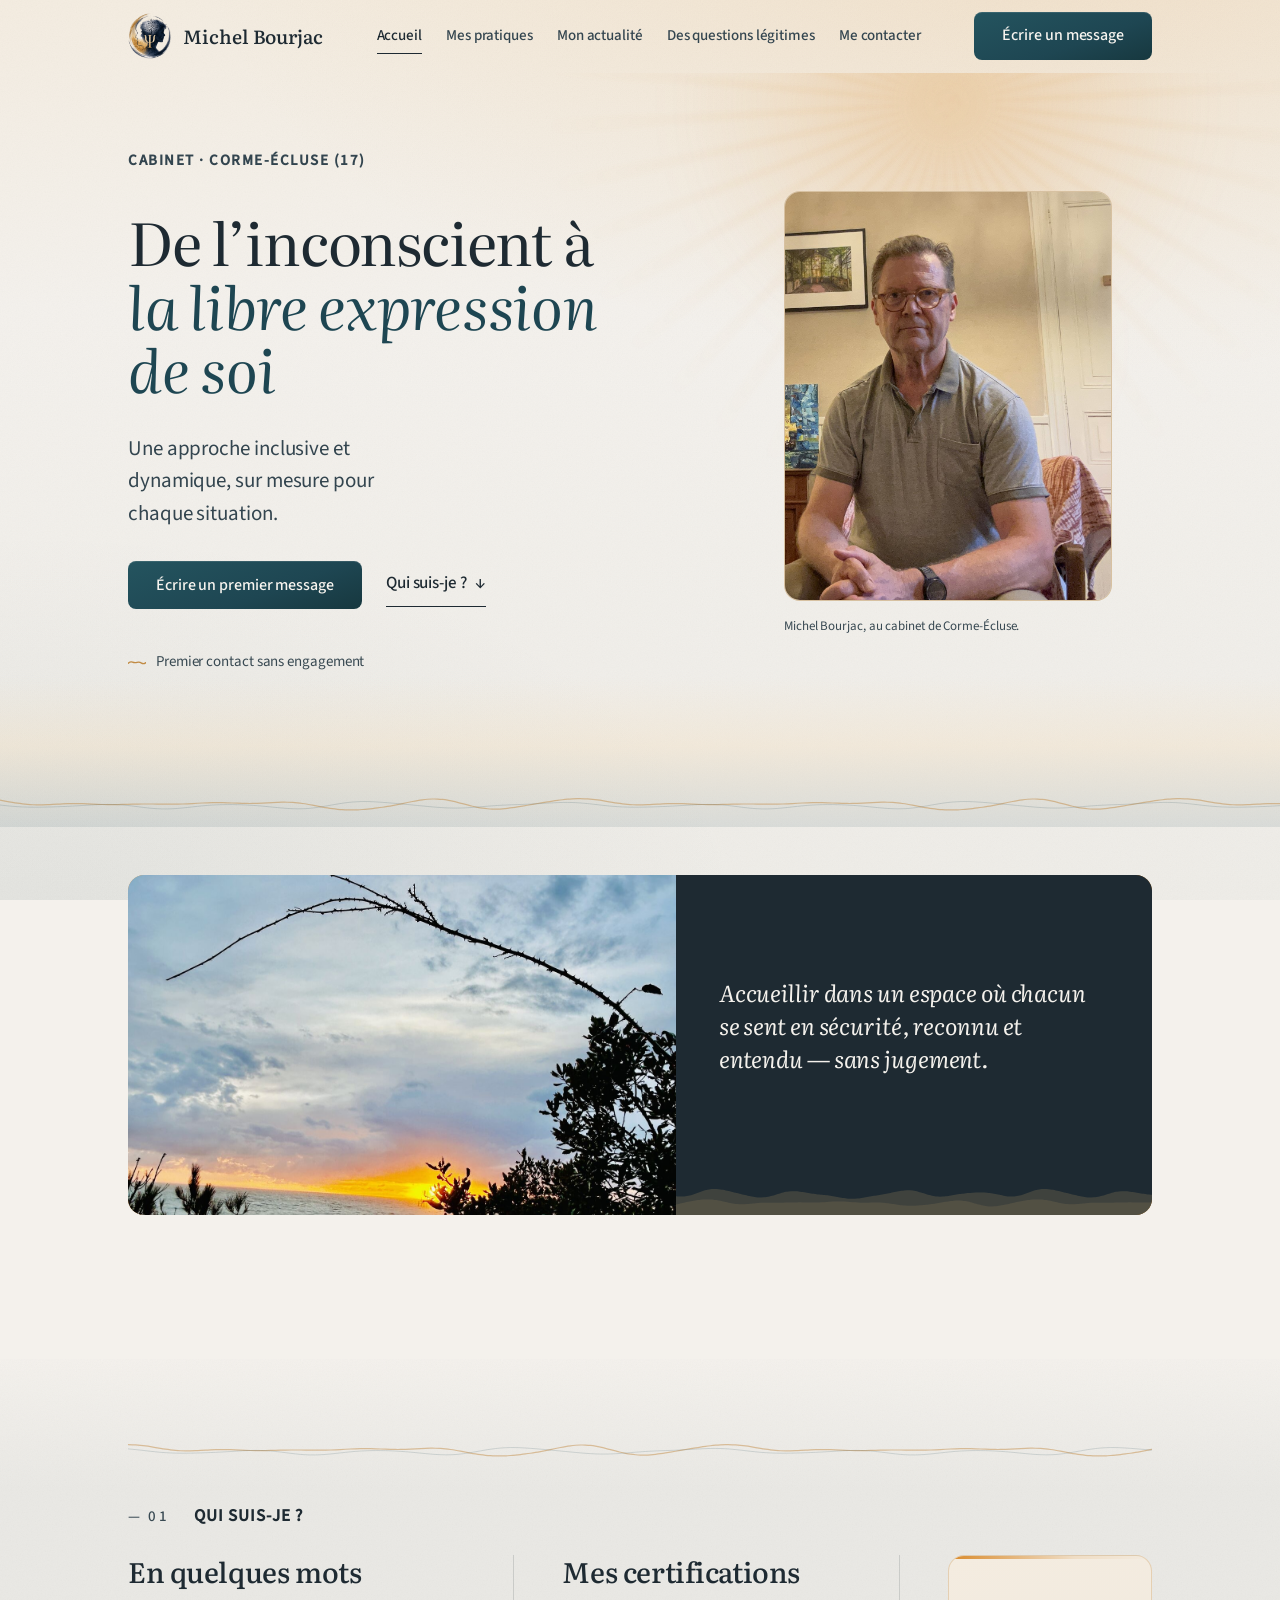
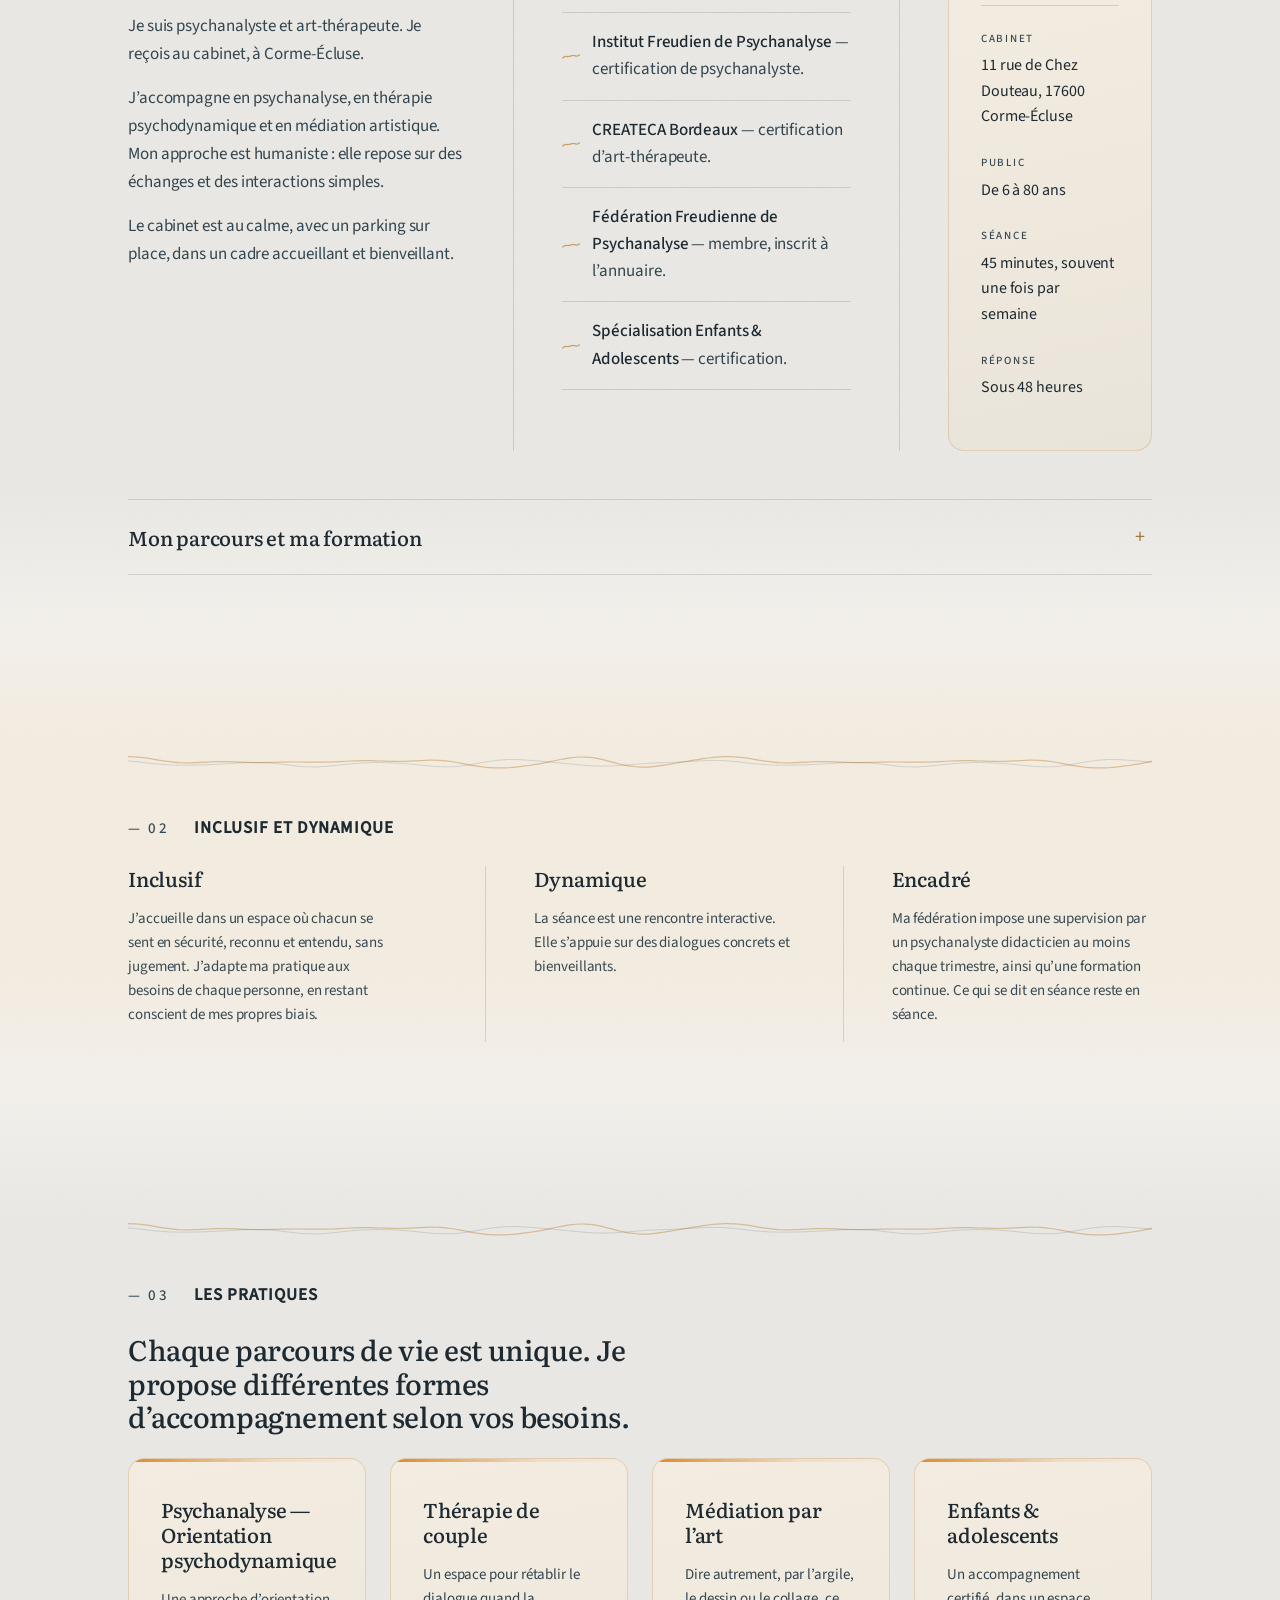
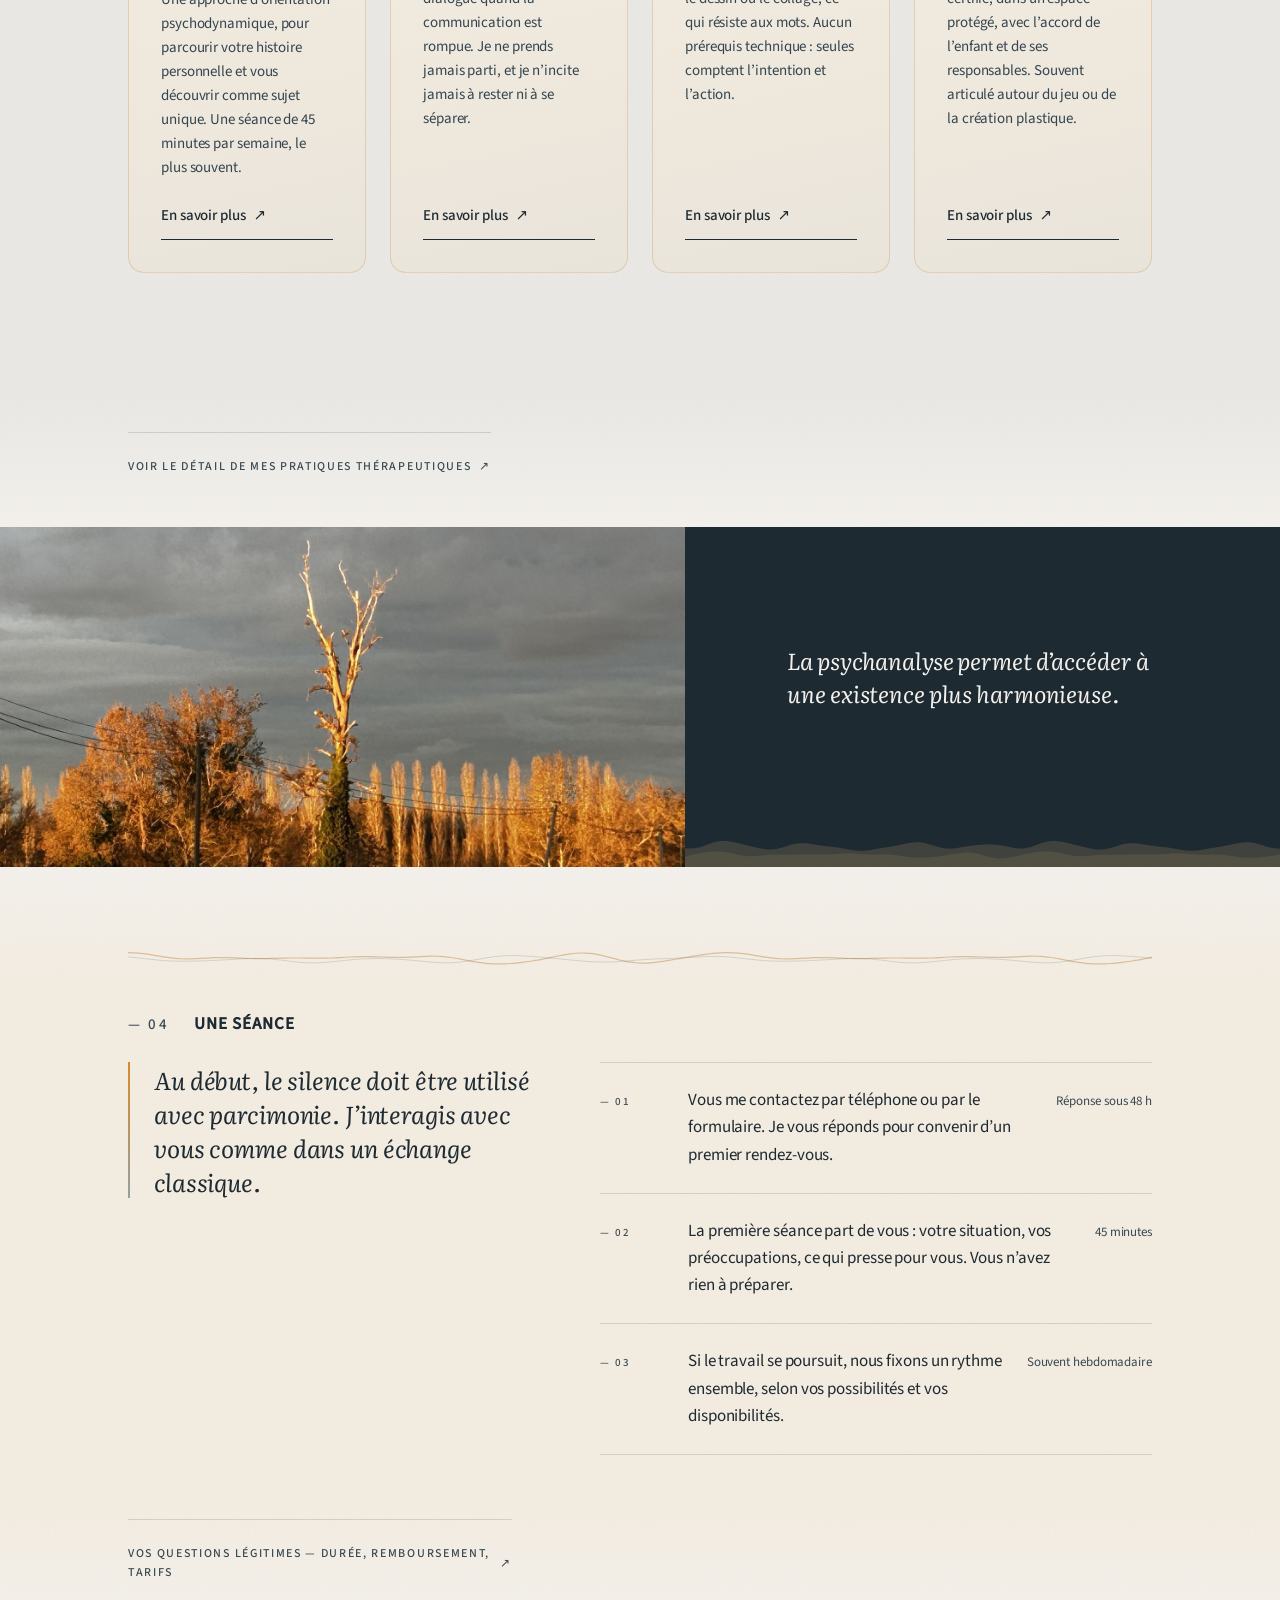
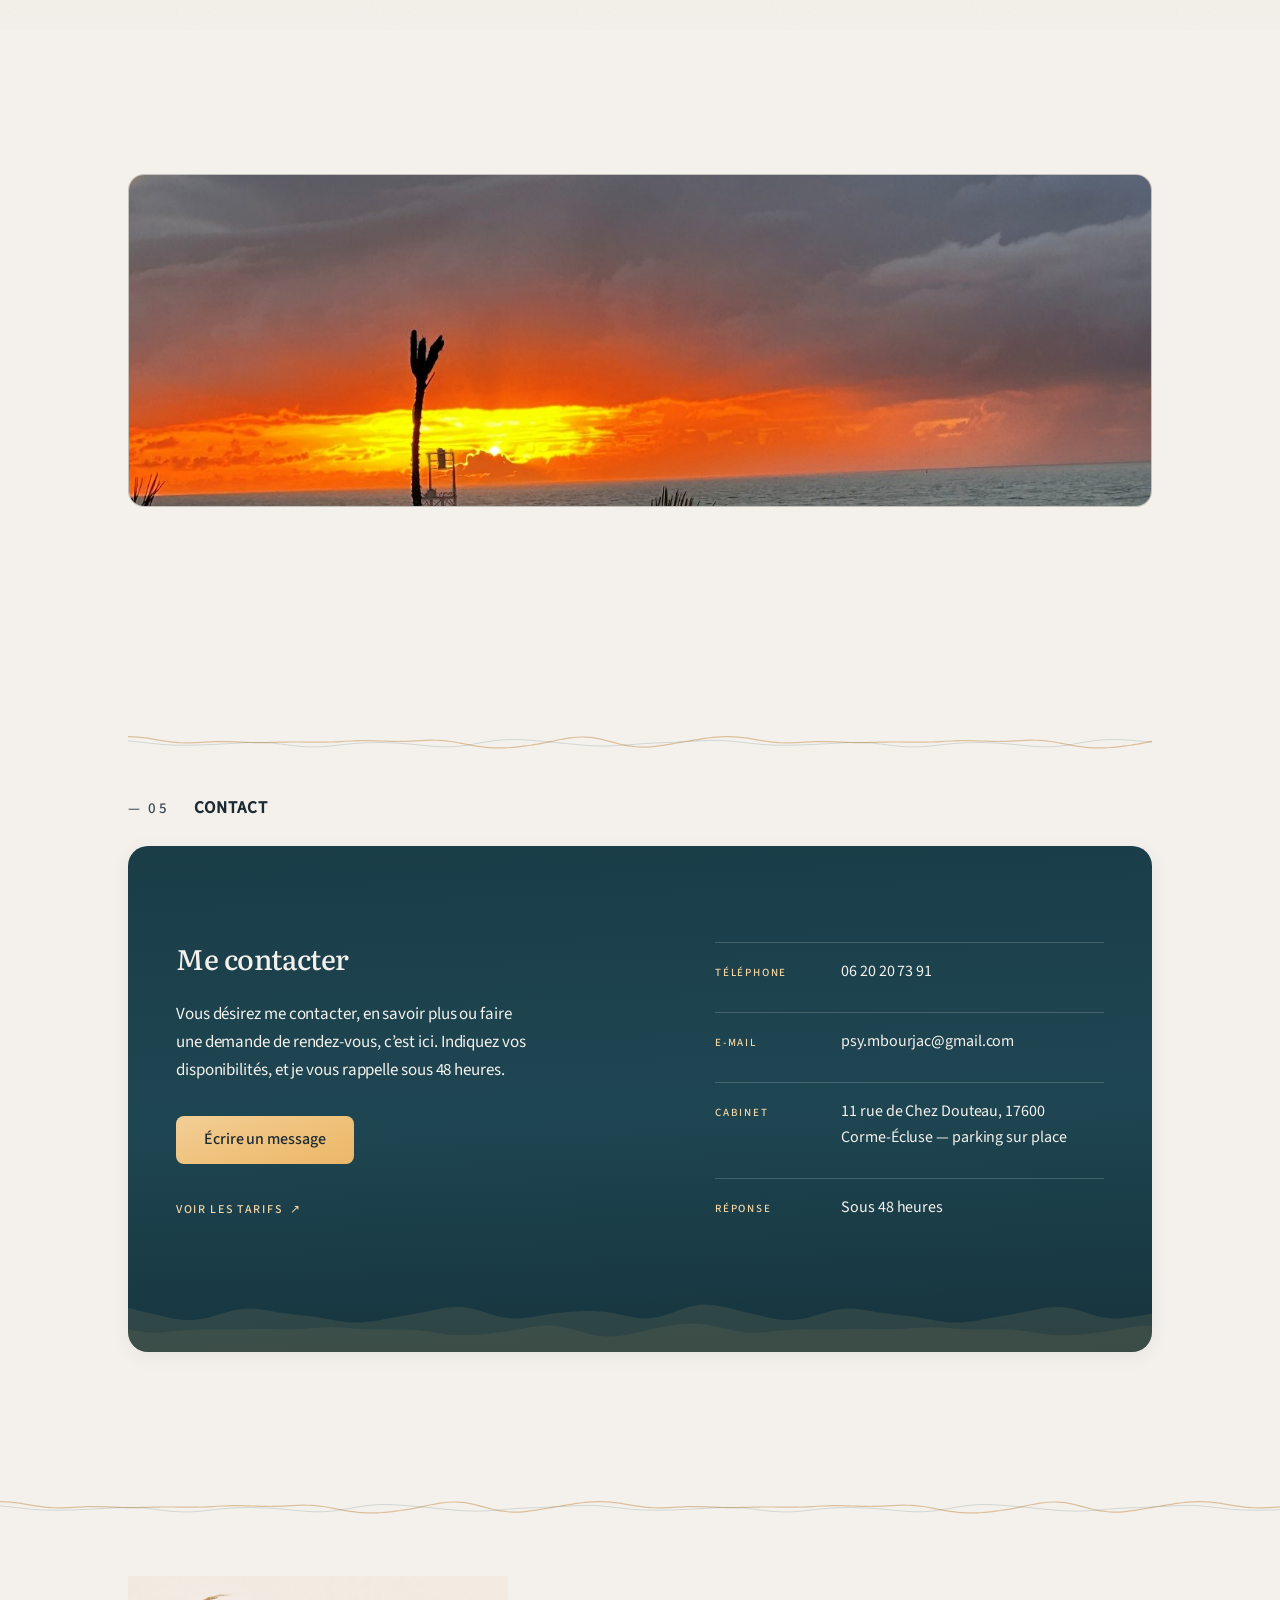
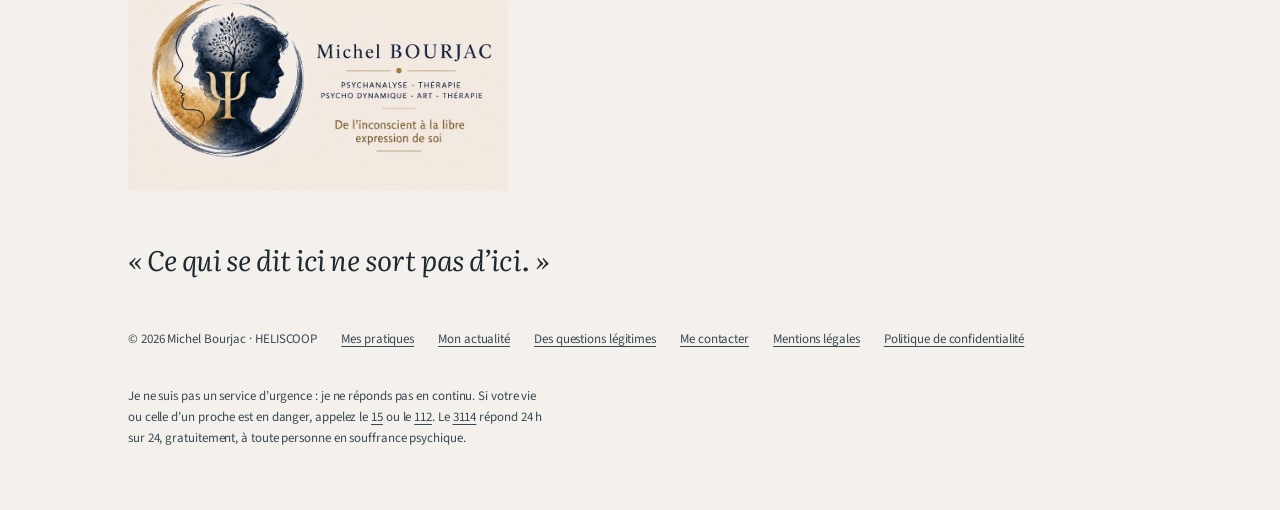
==== commit a318238b: "Add files via upload" ====
--- a/index.html
+++ b/index.html
@@ -4,7 +4,7 @@
   <meta charset="UTF-8">
   <meta name="viewport" content="width=device-width, initial-scale=1">
   <title>Michel Bourjac — Psychanalyste &amp; Art-thérapeute à Corme-Écluse (17)</title>
-  <meta name="description" content="Michel Bourjac, psychanalyste et art-thérapeute certifié à Corme-Écluse (Charente-Maritime). Une approche inclusive et dynamique, sur mesure pour chaque situation. Premier contact sans engagement.">
+  <meta name="description" content="Michel Bourjac, psychanalyste et art-thérapeute certifié à Corme-Écluse (17). Une approche inclusive et sur mesure. Premier contact sans engagement.">
   <meta property="og:title" content="Michel Bourjac — Psychanalyste &amp; Art-thérapeute">
   <meta property="og:description" content="De l'inconscient à la libre expression de soi. Cabinet à Corme-Écluse (17). Réponse sous 48 heures.">
   <meta property="og:type" content="website">
@@ -23,7 +23,7 @@
 
   <!-- DS CARYON (squelette intact) puis peau Michel -->
   <link rel="stylesheet" href="assets/css/ds/styles.css">
-  <link rel="stylesheet" href="assets/css/michel.css?v=20260818c">
+  <link rel="stylesheet" href="assets/css/michel.css?v=20260825a">
   <link rel="stylesheet" href="assets/css/maree-haute.css">
 
   <script type="application/ld+json">
@@ -74,7 +74,7 @@
   <header class="site-header">
     <div class="shell bar">
       <a class="brand" href="index.html" aria-label="Michel Bourjac — retour à l'accueil">
-        <img class="brand-logo" src="assets/img/logo-michel-bourjac-embleme.jpg" alt="" width="640" height="768">
+        <img class="brand-logo" src="assets/img/logo-michel-bourjac-embleme-transparent.png" alt="" width="300" height="320">
         <span class="name">Michel Bourjac</span>
       </a>
       <button class="nav-toggle" type="button" aria-expanded="false" aria-controls="site-nav">
@@ -332,7 +332,7 @@
 
     <!-- ═══ Intercalaire — respiration plein largeur (24/08) ═══ -->
     <section class="intercalaire" aria-label="Citation">
-      <div class="photo-media" style="background-image: url('assets/img/paysages/paysage-arbre-dore.jpg');"></div>
+      <div class="photo-media photo-media--align-bottom" style="background-image: url('assets/img/paysages/paysage-arbre-dore.jpg');"></div>
       <div class="legende">
         <blockquote class="quote">
           <p style="margin:0">La psychanalyse permet d&rsquo;accéder à une existence plus harmonieuse.</p>
@@ -452,6 +452,7 @@
         <a href="questions.html">Des questions légitimes</a>
         <a href="contact.html">Me contacter</a>
         <a href="mentions-legales.html">Mentions légales</a>
+        <a href="confidentialite.html">Politique de confidentialité</a>
       </nav>
       <p class="footer-urgence">
         Je ne suis pas un service d&rsquo;urgence : je ne réponds pas en continu.
--- a/assets/css/michel.css
+++ b/assets/css/michel.css
@@ -287,9 +287,18 @@
    ici : c'est le rôle du logo complet en pied de page. */
 .brand .name { font-family: var(--ff-serif); font-weight: 500; font-size: 19px; color: var(--ink); white-space: nowrap; }
 .brand:hover .name { color: var(--ink); }
-.brand-logo { height: 57px; width: auto; display: block; }
-@media (max-width: 1080px) { .brand-logo { height: 49px; } .brand .name { font-size: 17px; } }
-@media (max-width: 480px) { .brand-logo { height: 44px; } .brand .name { font-size: 15px; } }
+/* Correction 25/08 : ancien fichier embleme = photo d'une carte avec fond
+   creme, non recadree sur le cercle (marge basse environ 2x la marge
+   haute) -- ce qui desalignait visuellement le logo par rapport au nom
+   malgre l'align-items:center de .brand. Remplace par une version
+   detouree (fond transparent) et recadree au plus pres du cercle : la
+   bounding box de l'image correspond maintenant a son contenu visible,
+   donc le centrage vertical de .brand fonctionne correctement. Hauteur
+   ramenee dans la fourchette 36-48px (demandee) -- la navbar en
+   profite pour etre un peu plus compacte qu'avant (57px). */
+.brand-logo { height: 46px; width: auto; display: block; }
+@media (max-width: 1080px) { .brand-logo { height: 40px; } .brand .name { font-size: 17px; } }
+@media (max-width: 480px) { .brand-logo { height: 36px; } .brand .name { font-size: 15px; } }
 .site-nav { display: flex; align-items: center; gap: var(--m); }
 .site-nav a {
   font-size: 15px; font-weight: 500; color: var(--ink-soft);
@@ -757,6 +766,17 @@
 .band.band--photo .photo-media {
   background-size: cover; background-position: center; background-repeat: no-repeat;
   min-height: 260px;
+}
+/* Correction 25/08 (Emilien) : sur l'intercalaire "La psychanalyse permet
+   d'acceder a une existence plus harmonieuse" (index.html), le cadrage
+   centre coupait le bas du paysage (l'arbre dore) alors que .photo-media
+   s'etire (align-items: stretch du parent .intercalaire) sur toute la
+   hauteur de la ligne, plus haute que le min-height de 260px a cause du
+   contenu de .legende. Modificateur scope a CETTE instance seulement --
+   ne pas elargir a .intercalaire .photo-media (impacterait aussi les
+   intercalaires de pratiques.html et questions.html, non concernes). */
+.intercalaire .photo-media.photo-media--align-bottom {
+  background-position: center bottom;
 }
 .intercalaire .legende,
 .band.band--photo .legende {
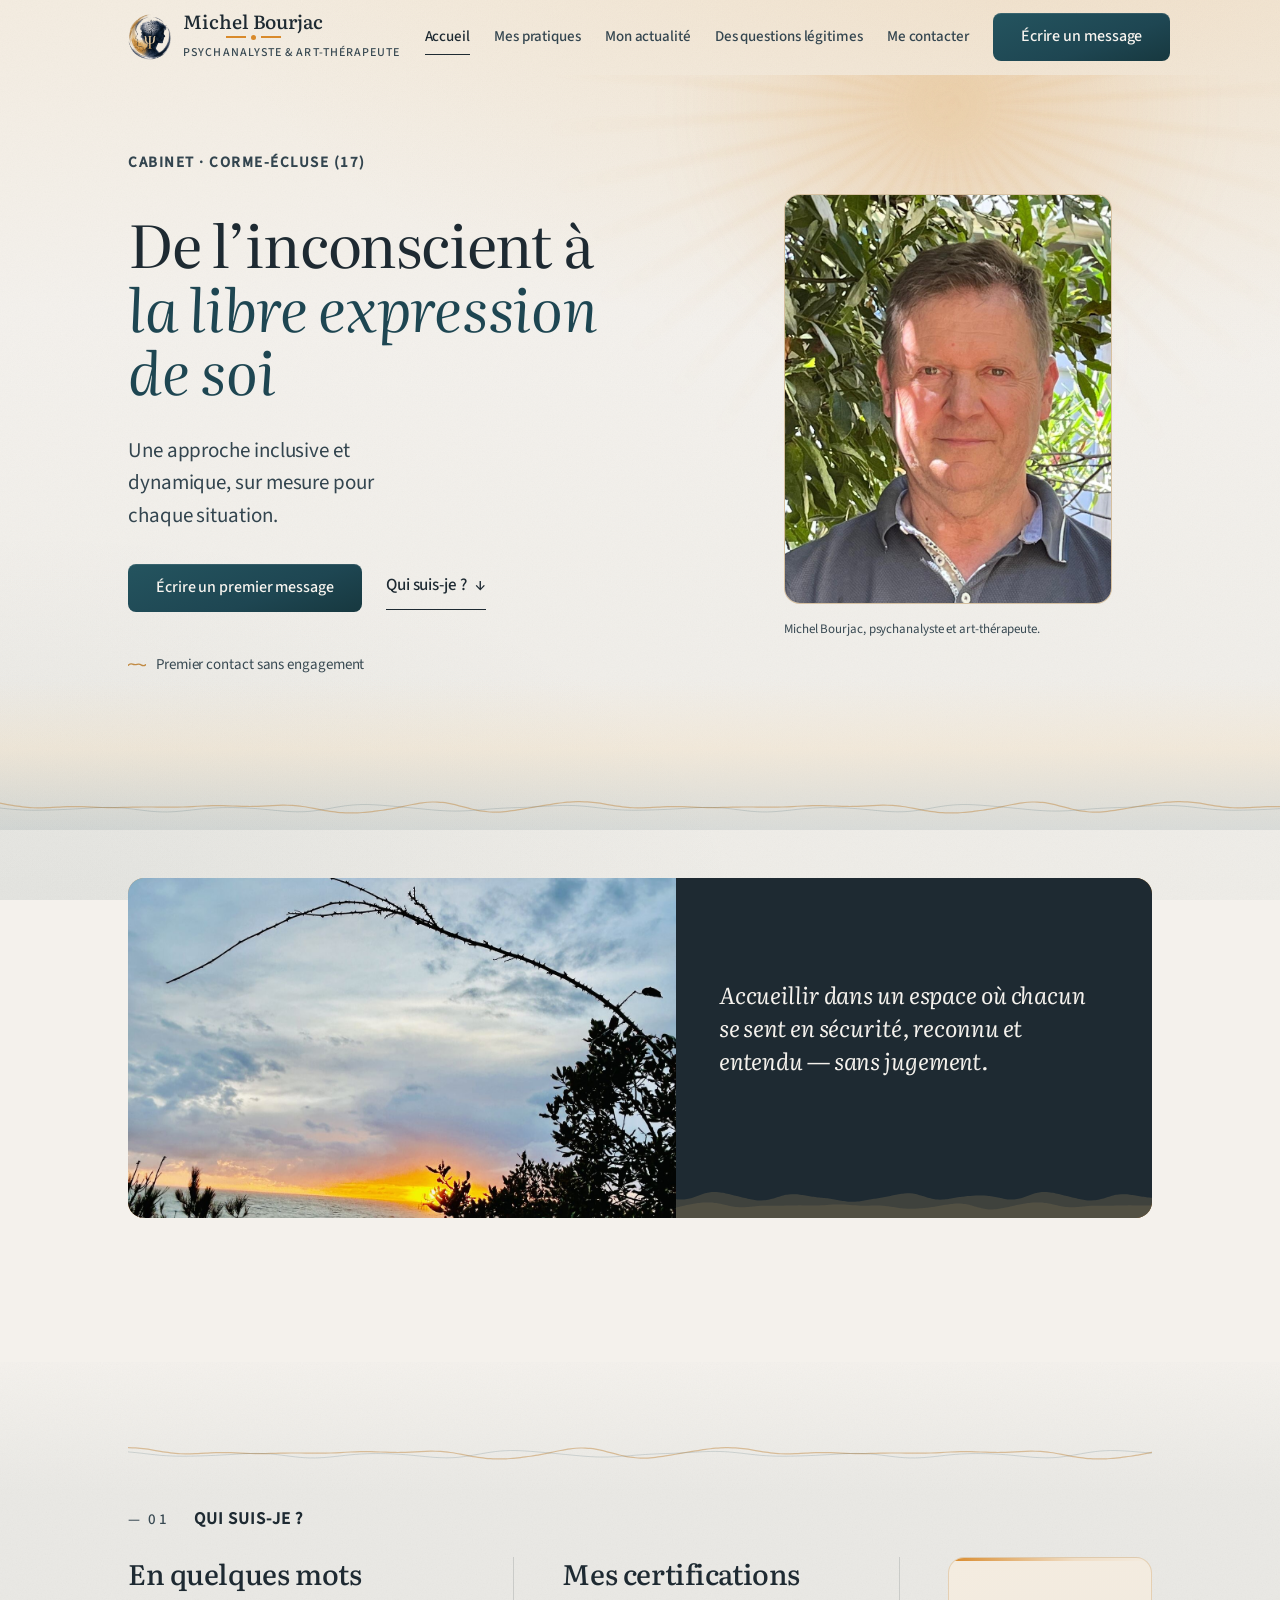
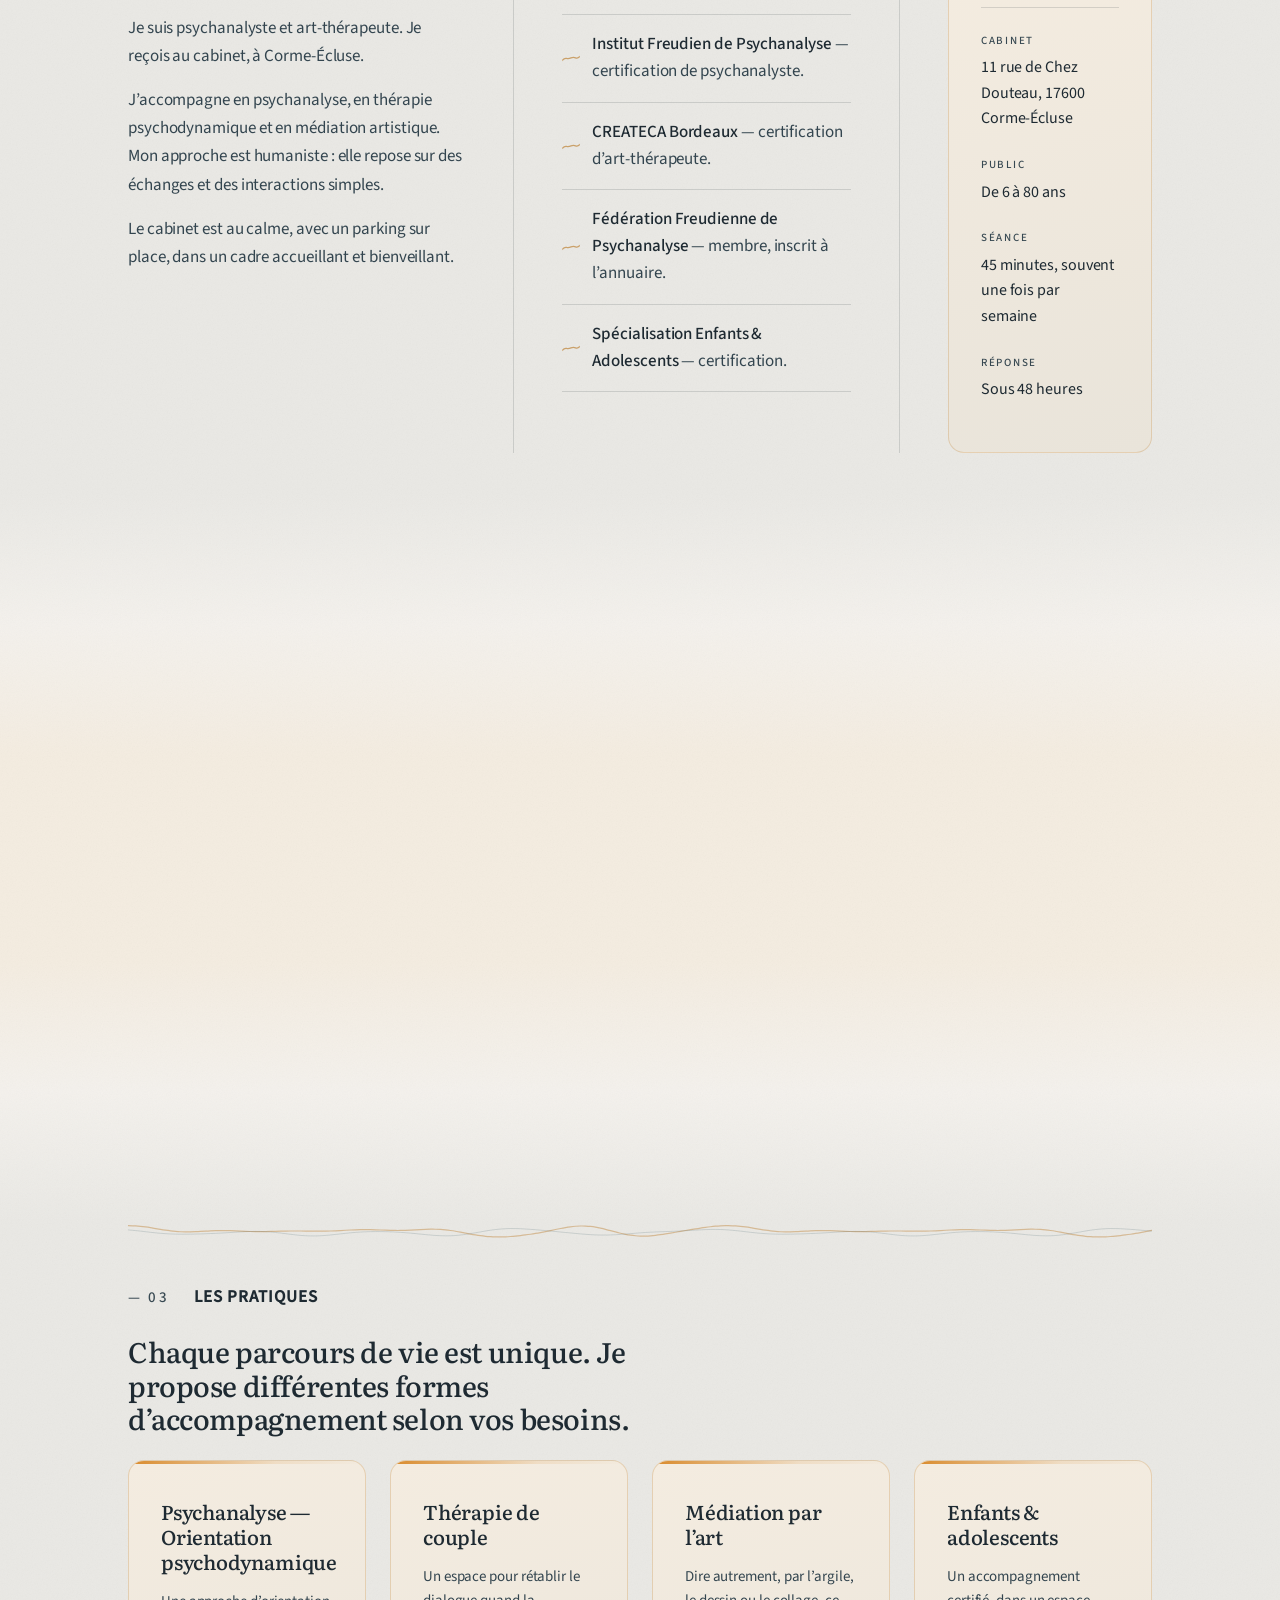
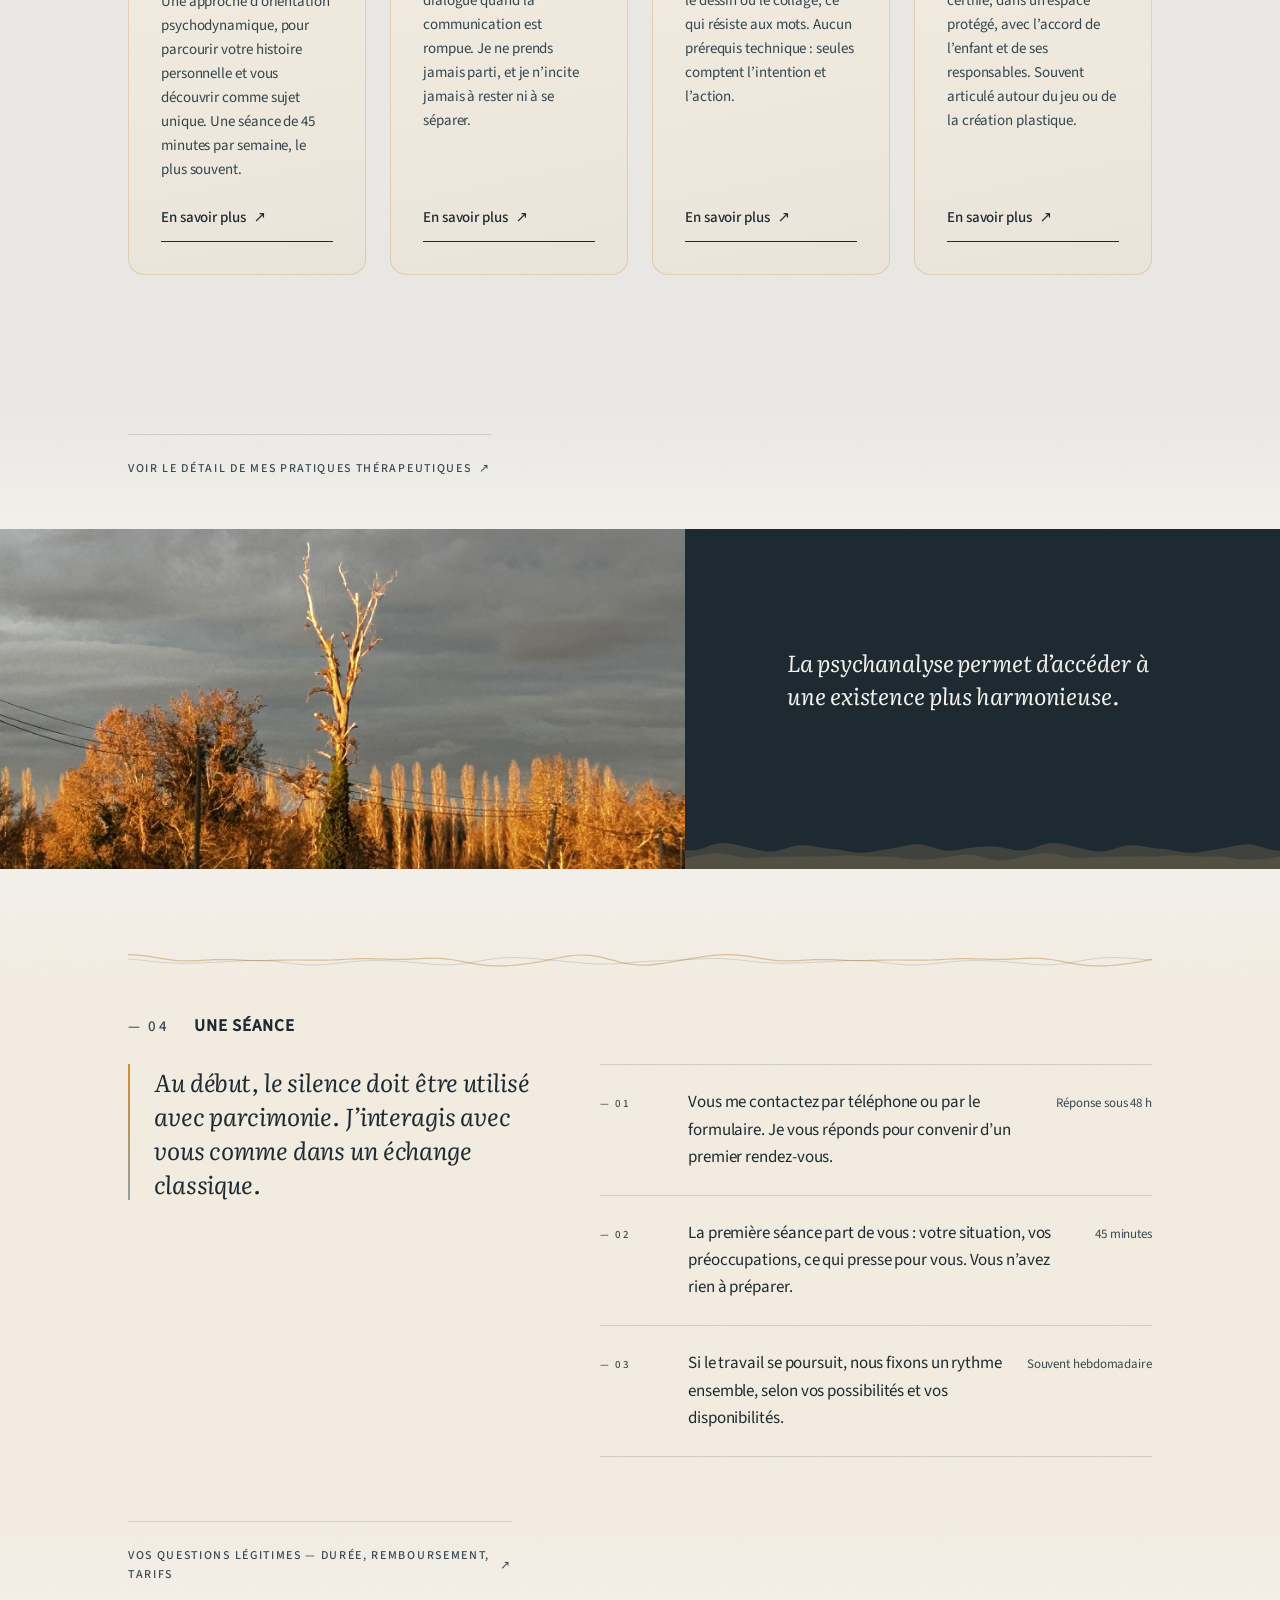
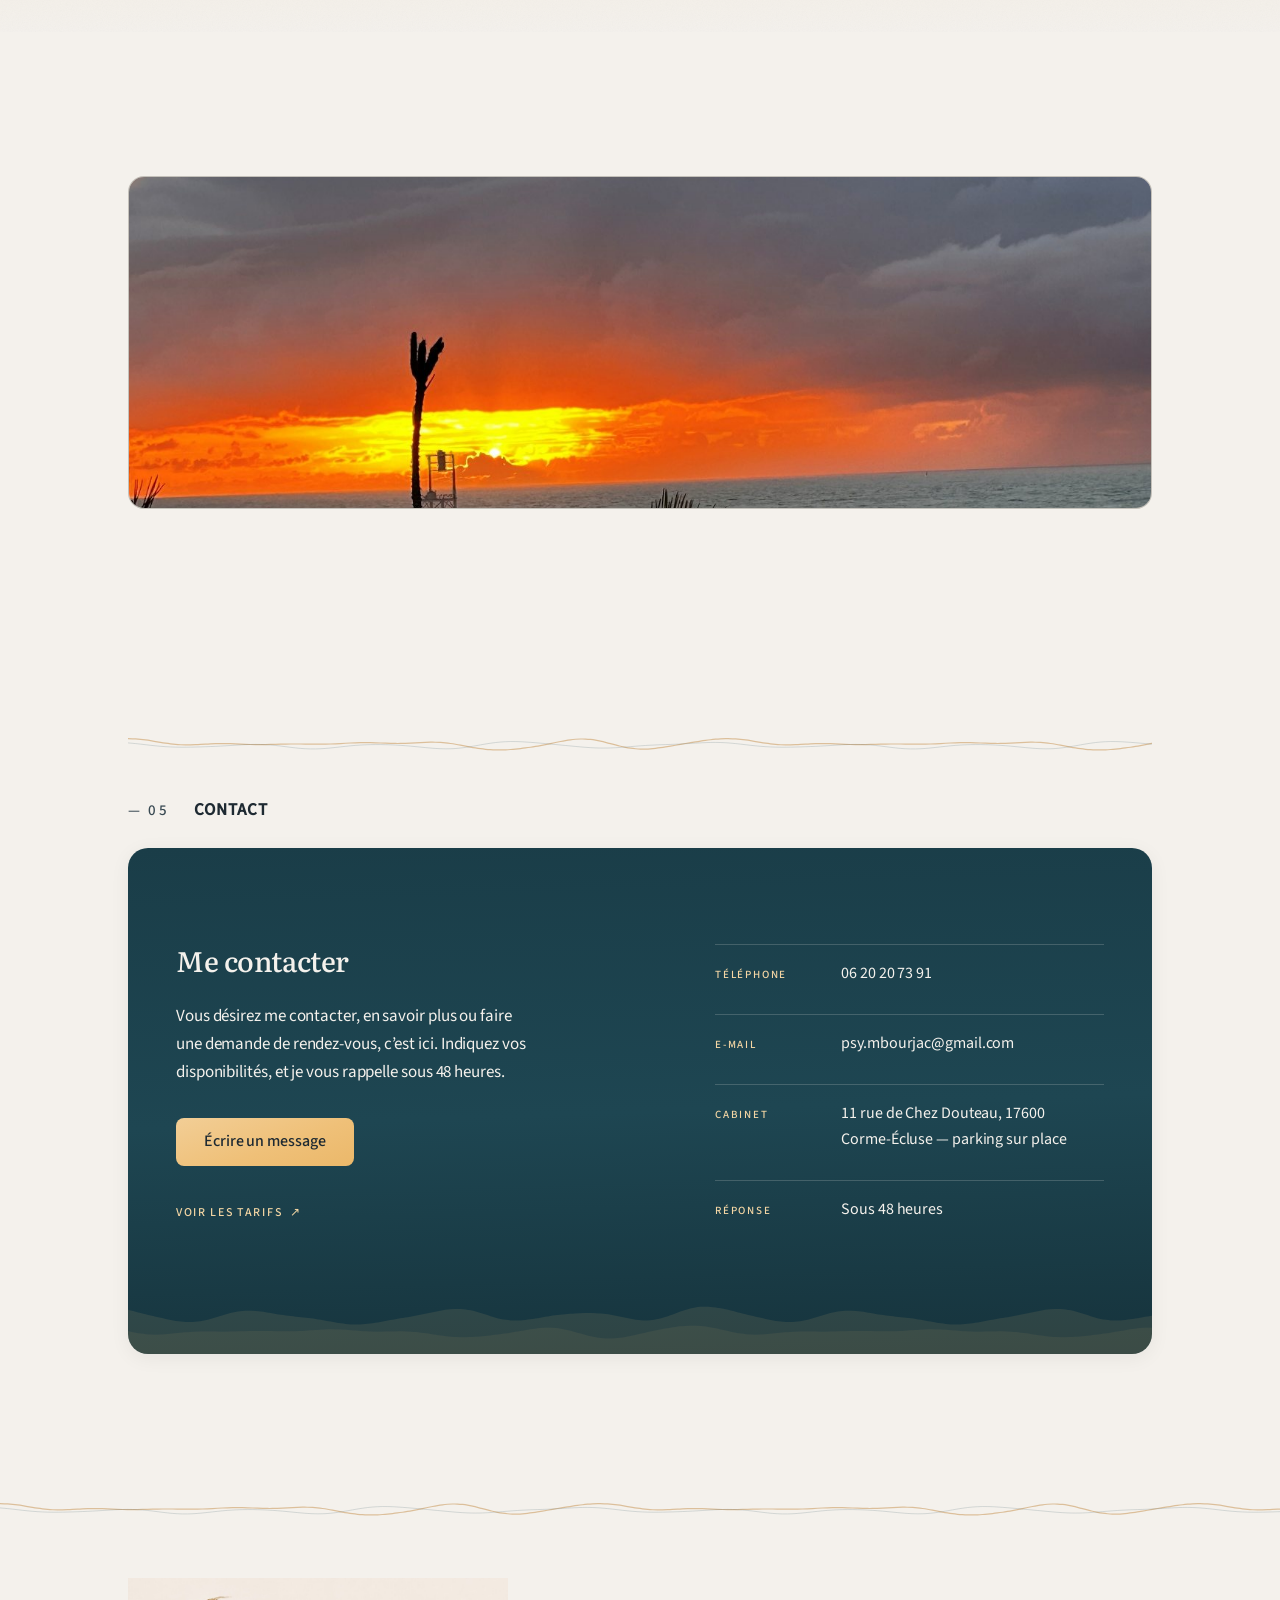
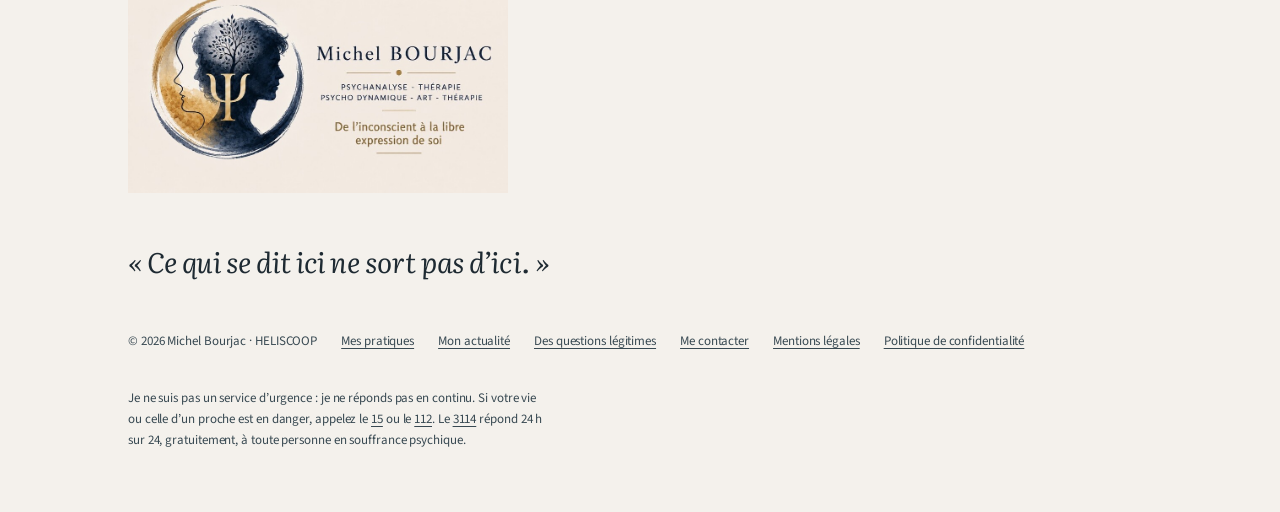
==== commit 9ca66d8f: "Add files via upload" ====
--- a/index.html
+++ b/index.html
@@ -23,7 +23,7 @@
 
   <!-- DS CARYON (squelette intact) puis peau Michel -->
   <link rel="stylesheet" href="assets/css/ds/styles.css">
-  <link rel="stylesheet" href="assets/css/michel.css?v=20260825a">
+  <link rel="stylesheet" href="assets/css/michel.css?v=20260825e">
   <link rel="stylesheet" href="assets/css/maree-haute.css">
 
   <script type="application/ld+json">
@@ -61,7 +61,19 @@
           "addressRegion": "Charente-Maritime",
           "addressCountry": "FR"
         },
-        "areaServed": "Charente-Maritime"
+        "areaServed": {
+          "@type": "AdministrativeArea",
+          "name": "Charente-Maritime (17)"
+        },
+        "parentOrganization": {
+          "@type": "Organization",
+          "name": "HELISCOOP",
+          "identifier": {
+            "@type": "PropertyValue",
+            "name": "RCS Saintes",
+            "value": "822 425 922"
+          }
+        }
       }
     ]
   }
@@ -75,7 +87,13 @@
     <div class="shell bar">
       <a class="brand" href="index.html" aria-label="Michel Bourjac — retour à l'accueil">
         <img class="brand-logo" src="assets/img/logo-michel-bourjac-embleme-transparent.png" alt="" width="300" height="320">
-        <span class="name">Michel Bourjac</span>
+        <span class="brand-text">
+          <span class="name-block">
+            <span class="name">Michel Bourjac</span>
+            <span class="brand-sep" aria-hidden="true"><span class="brand-sep-line"></span><span class="brand-sep-dot"></span><span class="brand-sep-line"></span></span>
+          </span>
+          <span class="tagline">Psychanalyste &amp; Art-thérapeute</span>
+        </span>
       </a>
       <button class="nav-toggle" type="button" aria-expanded="false" aria-controls="site-nav">
         <span class="bars" aria-hidden="true"><span></span><span></span><span></span></span>
@@ -122,10 +140,10 @@
         </div>
         <figure class="reveal" style="--reveal-delay: 200ms;">
           <div class="portrait-frame">
-            <img src="assets/img/michel-bourjac-portrait.jpg" width="1100" height="1375" loading="eager" decoding="async"
-                 alt="Portrait de Michel Bourjac, psychanalyste et art-thérapeute, dans un intérieur chaleureux.">
-          </div>
-          <figcaption class="t-caption figure-caption">Michel Bourjac, au cabinet de Corme-Écluse.</figcaption>
+            <img src="assets/img/michel-bourjac-portrait-exterieur.jpg" width="900" height="1125" loading="eager" decoding="async"
+                 alt="Portrait de Michel Bourjac, psychanalyste et art-thérapeute, en extérieur.">
+          </div>
+          <figcaption class="t-caption figure-caption">Michel Bourjac, psychanalyste et art-thérapeute.</figcaption>
         </figure>
       </div>
     </section>
--- a/assets/css/michel.css
+++ b/assets/css/michel.css
@@ -280,13 +280,45 @@
 /* Retour Emilien (24/08, 7e passage) : le texte intégré au logo (nom,
    sous-titre, baseline) ne peut pas être rendu lisible dans un bandeau
    de hauteur raisonnable sans un header disproportionné — vérifié en
-   6e passage. Parti retenu : le header ne montre QUE l'emblème (rogné
-   depuis le logo horizontal, sans aucun texte), accompagné d'un vrai nom
-   en HTML — texte net à toute taille, contrairement à du texte figé
-   dans une image raster. Le sous-titre/la baseline ne sont pas repris
-   ici : c'est le rôle du logo complet en pied de page. */
-.brand .name { font-family: var(--ff-serif); font-weight: 500; font-size: 19px; color: var(--ink); white-space: nowrap; }
+   6e passage. Parti retenu à l'époque : le header ne montre QUE
+   l'emblème (rogné depuis le logo horizontal, sans aucun texte),
+   accompagné d'un vrai nom en HTML — texte net à toute taille,
+   contrairement à du texte figé dans une image raster.
+   Retour Michel (25/08) : il souhaite finalement le sous-titre
+   ("Psychanalyste & Art-thérapeute") à côté du nom, avec les
+   séparateurs du logo complet (filet — point — filet). Repris ici en
+   HTML, pas en raster : le problème de hauteur du 7e passage ne se
+   pose donc plus. Le bloc nom + séparateur + sous-titre est empilé en
+   colonne et reste, à chaque palier, plus bas que l'emblème (46 /
+   40 / 36px) : le header ne s'agrandit pas. */
+.brand-text { display: flex; flex-direction: column; justify-content: center; gap: 3px; }
+/* Correction 25/08 (2e retour Michel) : .brand-sep centré par
+   justify-content ne suffisait pas -- il s'etirait a la largeur de
+   TOUTE la colonne (celle du sous-titre, plus large que le nom), donc
+   le point se retrouvait centre sous "PSYCHANALYSTE..." et pas sous
+   "Michel Bourjac". Fix : .name-block regroupe nom + separateur et se
+   dimensionne a son contenu (width: max-content = la largeur du nom,
+   plus large que le separateur) ; le separateur est alors centre a
+   l'interieur de CE bloc, donc precisement sous le nom, independamment
+   de la largeur du sous-titre en dessous. */
+.name-block { display: flex; flex-direction: column; align-items: center; gap: 3px; width: max-content; }
+.brand .name { font-family: var(--ff-serif); font-weight: 500; font-size: 19px; line-height: 1.05; color: var(--ink); white-space: nowrap; }
 .brand:hover .name { color: var(--ink); }
+/* Séparateur décoratif filet — point — filet, repris du logo complet
+   (footer). aria-hidden : purement visuel, le lien porte déjà un
+   aria-label complet. Filets et point partagent la même ambre de la DA,
+   à titre d'objet (non textuel), conformément à la règle §1 du fichier. */
+.brand-sep { display: flex; align-items: center; gap: 5px; height: 5px; }
+.brand-sep-line { width: 20px; height: 2px; background: var(--accent); }
+.brand-sep-dot { width: 5px; height: 5px; border-radius: 50%; background: var(--accent); flex: none; }
+/* Sous-titre : mêmes réglages que .t-label (11px, capitales espacées,
+   ink-quiet) — taille et contraste déjà vérifiés AAA ailleurs sur le
+   site, aucune nouvelle valeur à revalider. */
+.brand .tagline {
+  font-family: var(--ff-sans); font-weight: 500; font-size: 12px;
+  letter-spacing: 0.09em; text-transform: uppercase; color: var(--ink-quiet);
+  white-space: nowrap;
+}
 /* Correction 25/08 : ancien fichier embleme = photo d'une carte avec fond
    creme, non recadree sur le cercle (marge basse environ 2x la marge
    haute) -- ce qui desalignait visuellement le logo par rapport au nom
@@ -297,8 +329,16 @@
    ramenee dans la fourchette 36-48px (demandee) -- la navbar en
    profite pour etre un peu plus compacte qu'avant (57px). */
 .brand-logo { height: 46px; width: auto; display: block; }
-@media (max-width: 1080px) { .brand-logo { height: 40px; } .brand .name { font-size: 17px; } }
-@media (max-width: 480px) { .brand-logo { height: 36px; } .brand .name { font-size: 15px; } }
+@media (max-width: 1080px) {
+  .brand-logo { height: 40px; }
+  .brand .name { font-size: 17px; }
+  .brand .tagline { font-size: 11px; }
+}
+@media (max-width: 480px) {
+  .brand-logo { height: 36px; }
+  .brand .name { font-size: 15px; }
+  .brand .tagline { font-size: 11px; letter-spacing: 0.07em; }
+}
 .site-nav { display: flex; align-items: center; gap: var(--m); }
 .site-nav a {
   font-size: 15px; font-weight: 500; color: var(--ink-soft);
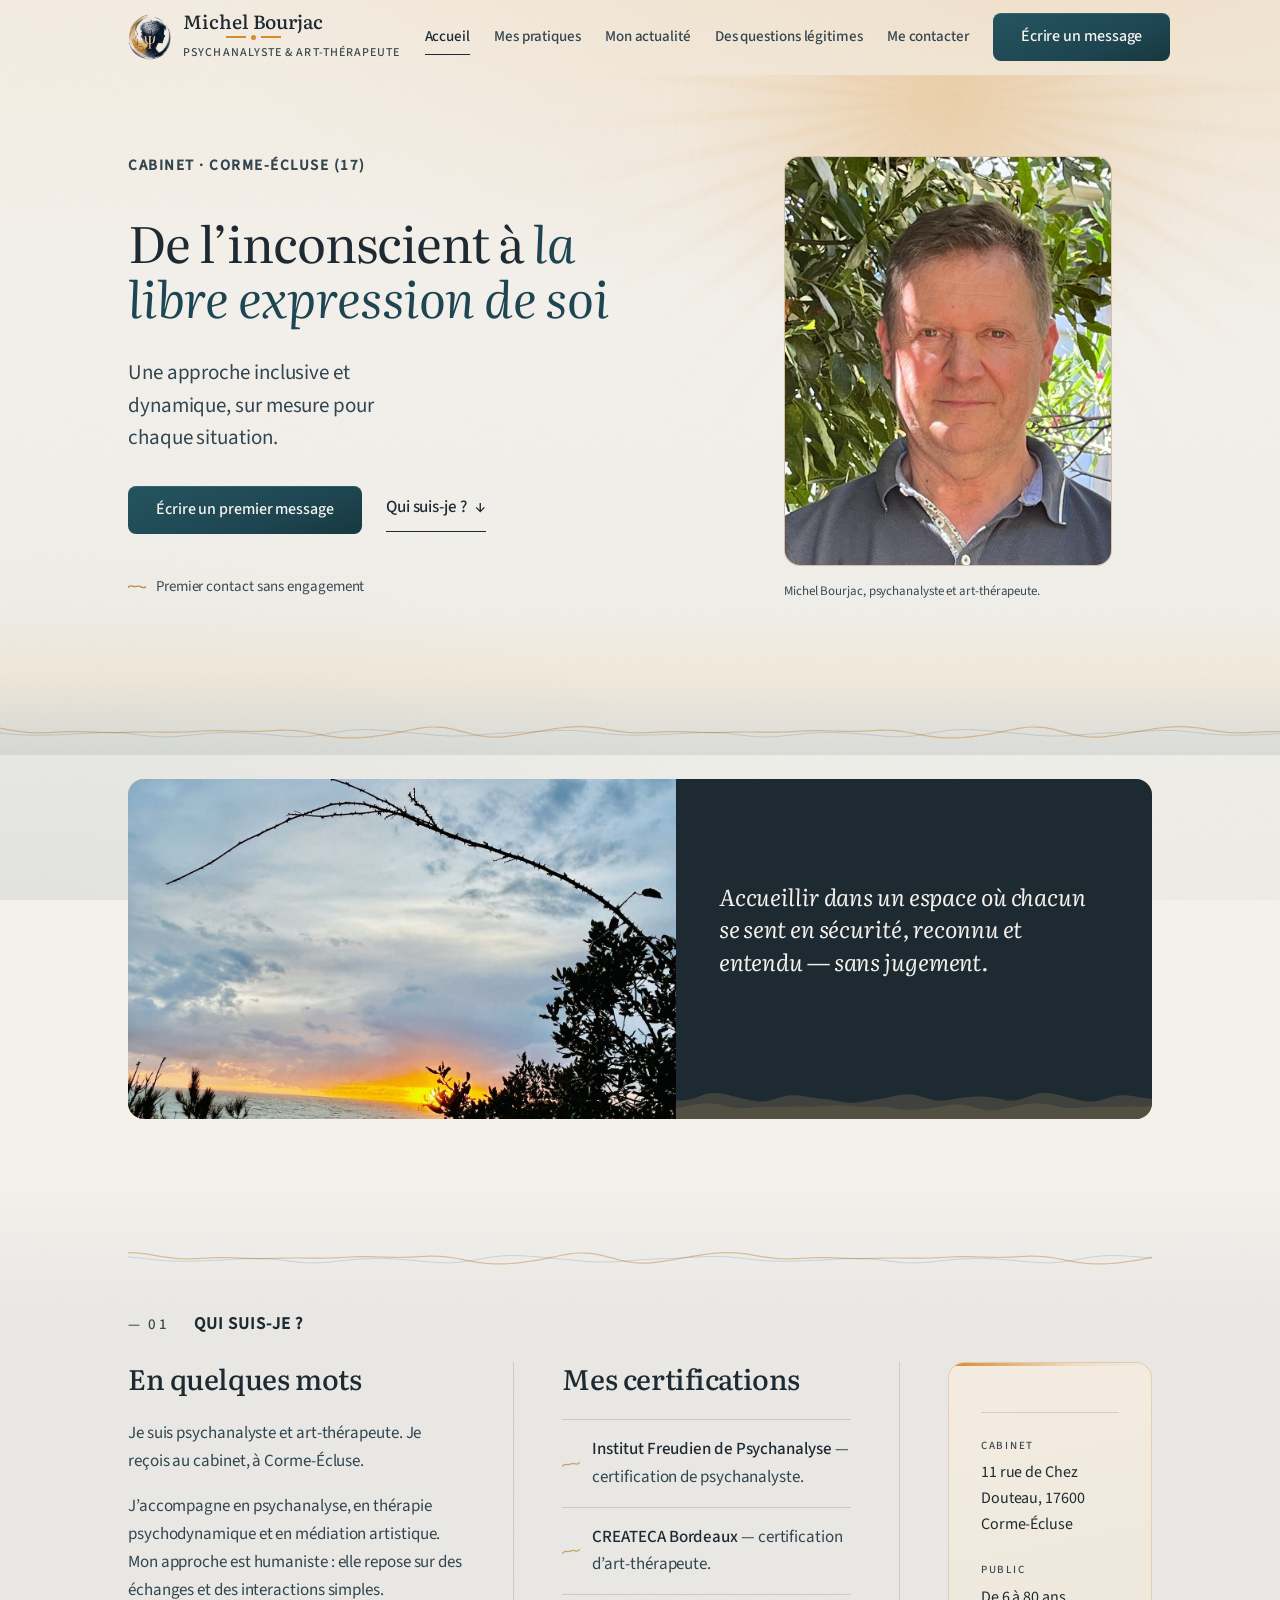
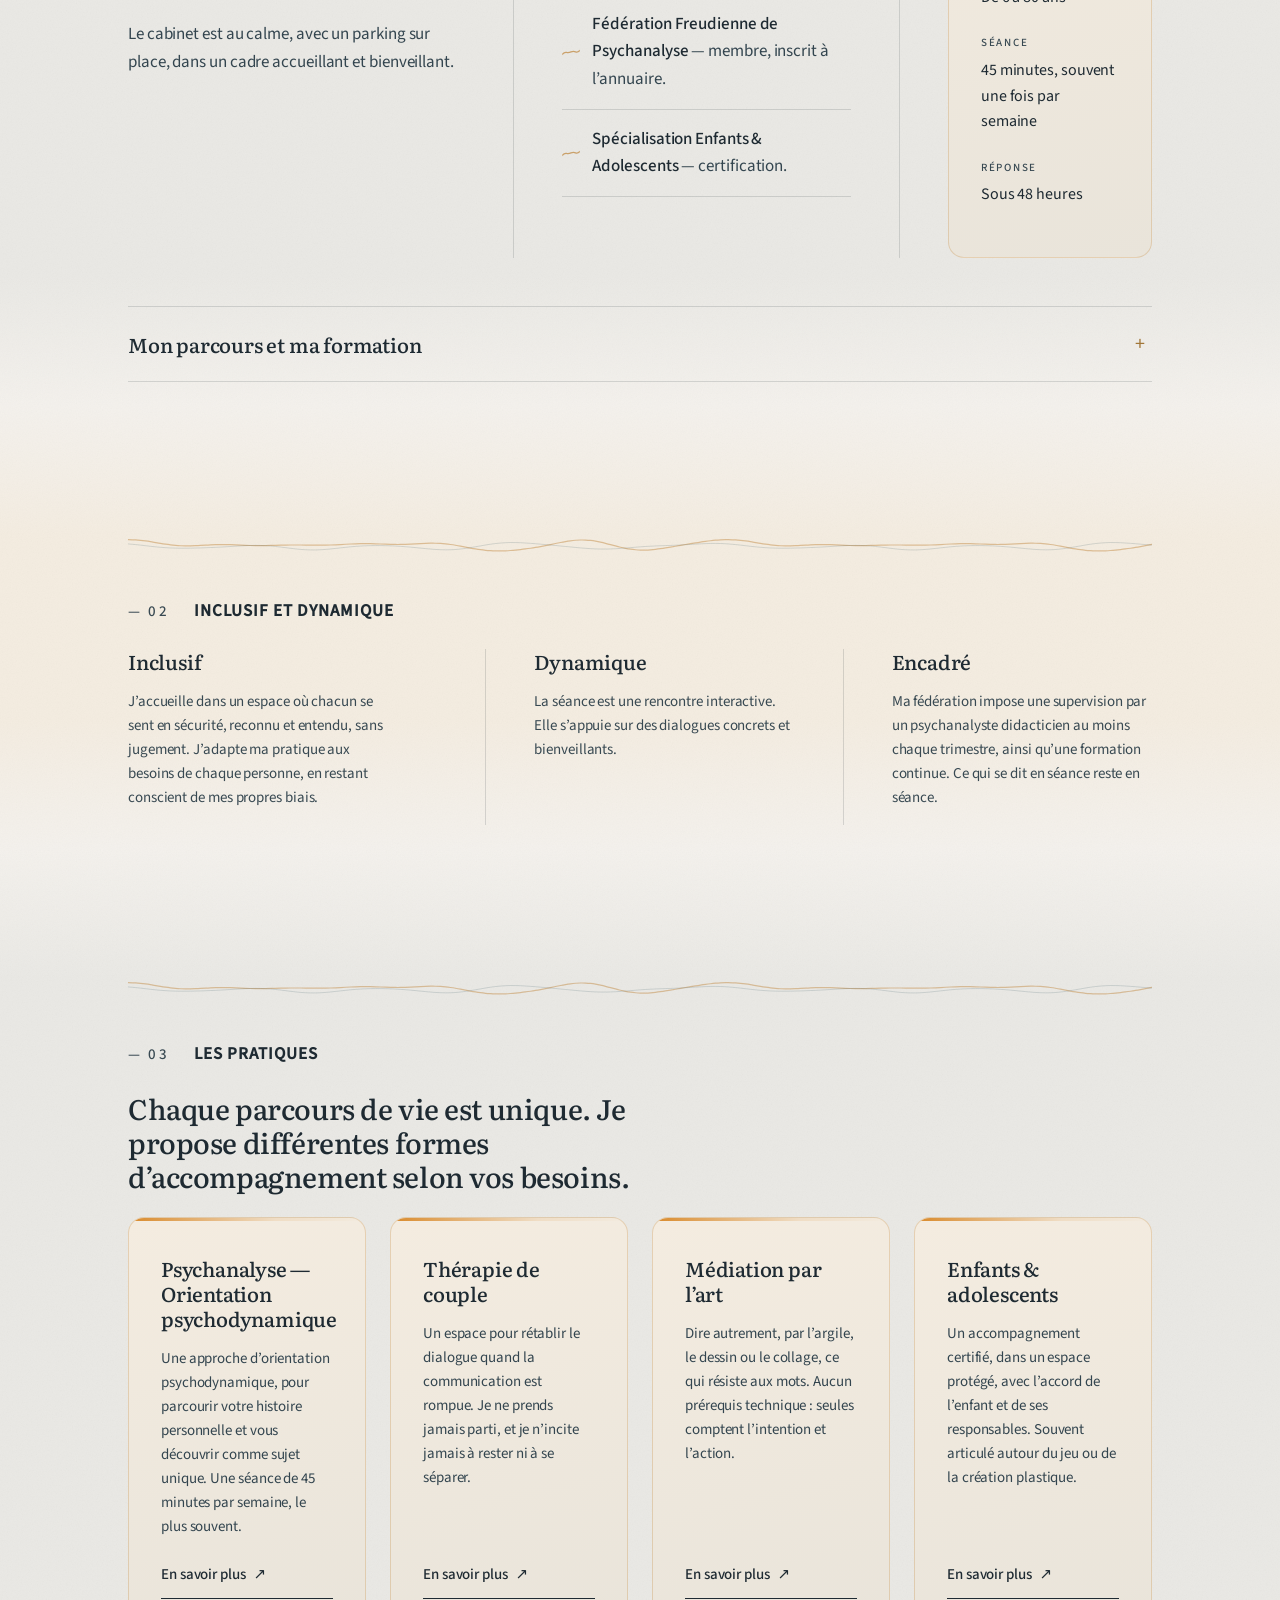
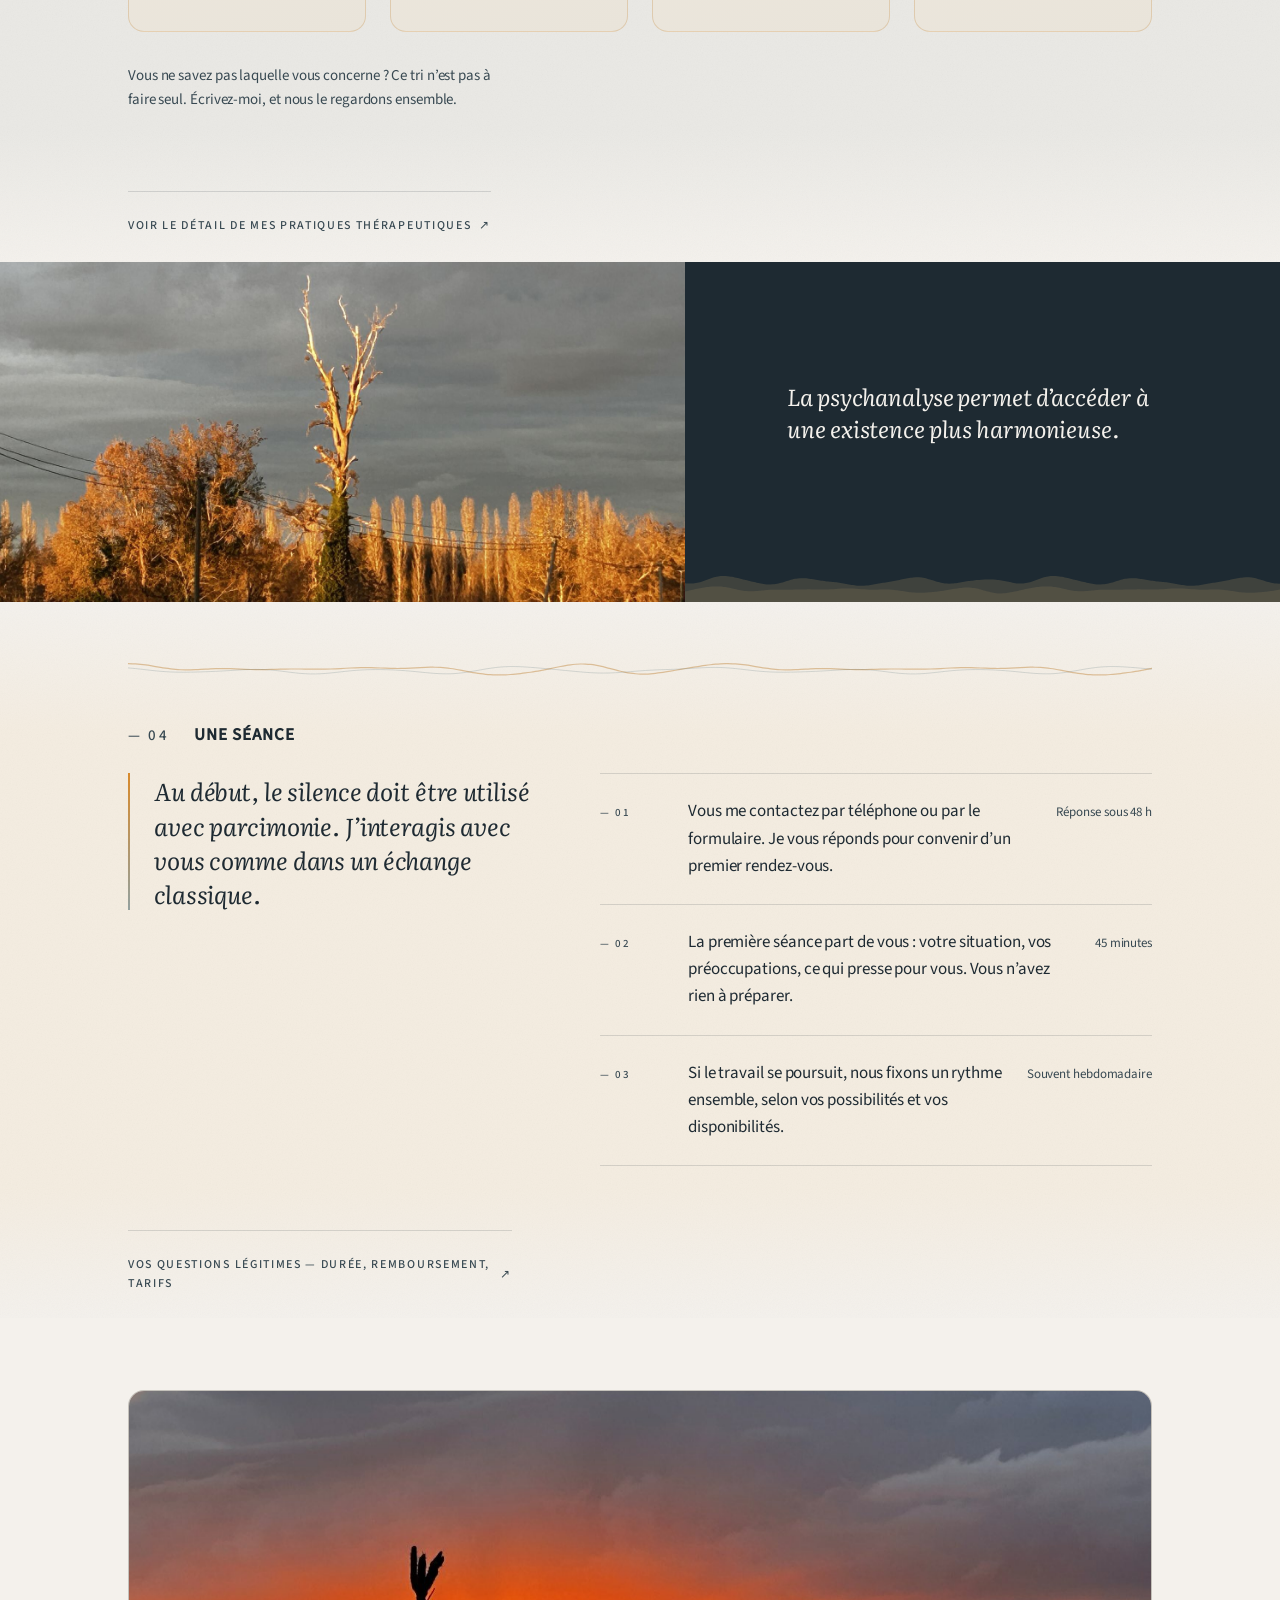
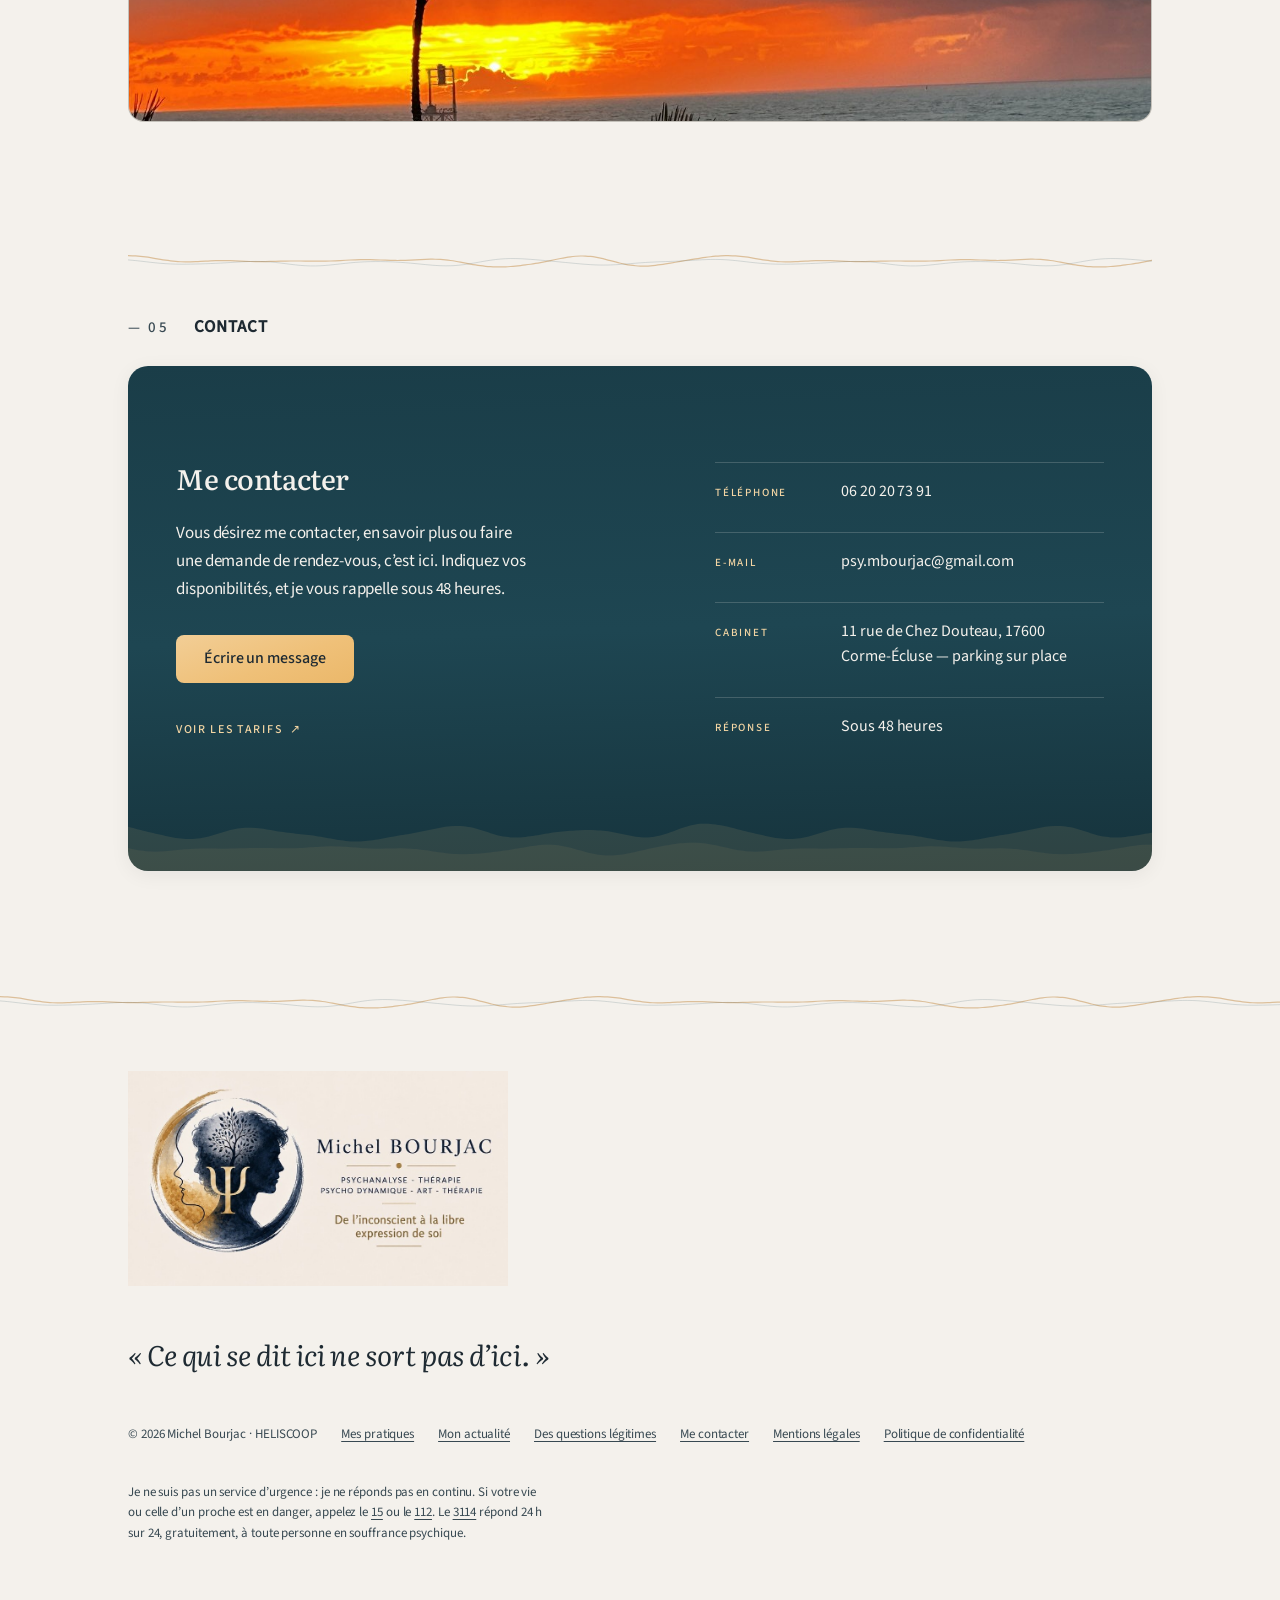
==== commit 552ed7d7: "Add files via upload" ====
--- a/index.html
+++ b/index.html
@@ -23,7 +23,7 @@
 
   <!-- DS CARYON (squelette intact) puis peau Michel -->
   <link rel="stylesheet" href="assets/css/ds/styles.css">
-  <link rel="stylesheet" href="assets/css/michel.css?v=20260825e">
+  <link rel="stylesheet" href="assets/css/michel.css?v=20260826d">
   <link rel="stylesheet" href="assets/css/maree-haute.css">
 
   <script type="application/ld+json">
--- a/assets/css/michel.css
+++ b/assets/css/michel.css
@@ -103,7 +103,7 @@
 /* ─── §3 · Échelle typographique Michel (DA §3 — titres en serif) ─── */
 .m-h1 {
   font-family: var(--ff-serif); font-weight: 400;
-  font-size: clamp(40px, 4.6vw, 66px); line-height: 1.08;
+  font-size: clamp(34px, 3.9vw, 56px); line-height: 1.1;
   letter-spacing: -0.02em; color: var(--ink);
   text-wrap: pretty; margin: 0;
 }
@@ -138,6 +138,17 @@
 }
 .section-head .num { font-size: 15px; }
 .t-label.reveal { font-size: 15px; font-weight: 600; letter-spacing: 0.1em; color: var(--ink-soft); }
+
+/* ─── Révision 2/2 (26/08) — Michel trouve le blanc entre deux sections
+   numérotées excessif. Le rythme .section (padding-top/bottom: var(--xl))
+   + .section+.section (margin-top: var(--sec)) donnait ~192px de vide
+   entre le dernier contenu d'une section et le titre de la suivante.
+   Resserré une 1re fois à ~128px (padding var(--l) + margin var(--xxl)) ;
+   Michel demande encore moins d'espace le jour même — resserré une 2e
+   fois à ~96px (override projet, on ne touche pas aux tokens ds/
+   partagés avec les autres projets CARYON). */
+.section { padding-top: var(--m); padding-bottom: var(--m); }
+.section + .section { margin-top: var(--xl); }
 
 /* Card */
 .card {
@@ -709,26 +720,27 @@
 
 .galerie figure { margin: 0; }
 
+/* Retour Emilien (26/08, v3) : Michel demande le meme style que les
+   photos-ponctuation (cadre-mini) -- plus de pourtour matelassé
+   (padding + fond "surface-deep") derriere les oeuvres non carrees,
+   juste une bordure fine + coin arrondi, photo au ras du cadre.
+   Reprend le compromis "integralite" de la v2 en changeant d'avis :
+   object-fit passe a cover (comme cadre-mini) -- les oeuvres non
+   carrees sont donc legerement recadrees dans la vignette, choix
+   assume par Michel au profit de l'uniformite visuelle avec le
+   reste du site. Legendes (figcaption) retirees, alt conserve. */
 .galerie .cadre {
   display: flex; align-items: center; justify-content: center;
   width: 100%; aspect-ratio: 1 / 1;
-  background: var(--surface-deep);
   border: 1px solid var(--hairline);
   border-radius: var(--r-s);
   overflow: hidden;
 }
-/* Retour Emilien (24/08, v2) : même DA que les vignettes-ponctuation
-   (cadre-mini) — bordure fine + coin arrondi, photo au ras du cadre,
-   sans le pourtour matelassé (padding + fond) de la v1. object-fit:
-   contain (et non cover, comme cadre-mini) : contrairement aux photos-
-   ponctuation, ce sont des travaux de patients, à montrer intégralement,
-   jamais recadrés. */
 .galerie .cadre img {
   display: block;
   width: 100%; height: 100%;
-  object-fit: contain;
-}
-.galerie figcaption { margin-top: 8px; }
+  object-fit: cover;
+}
 
 /* Encadré « à valider » posé DANS le contenu — plus fort qu'un .ph
    parce qu'il porte une réserve juridique, pas une info manquante. */
@@ -910,6 +922,19 @@
 .ponctuation-photos + .t-caption { margin-top: var(--xs); }
 @media (max-width: 480px) {
   .ponctuation-photos .cadre-mini { width: 84px; height: 84px; }
+}
+
+/* Révision (26/08) : photos "ponctuation" désormais réparties une par une,
+   au fil du texte, juste après le paragraphe auquel chacune se rattache
+   (demande Michel — image liée à un paragraphe précis, plutôt que toutes
+   groupées en une seule rangée en bas de l'accordéon). --solo agrandit
+   légèrement la vignette (elle n'a plus de voisines pour faire masse) et
+   ajoute une respiration en dessous, puisqu'un paragraphe de texte suit
+   directement au lieu d'une légende. */
+.ponctuation-photos--solo { margin: var(--l) 0; }
+.ponctuation-photos--solo .cadre-mini { width: 132px; height: 132px; }
+@media (max-width: 480px) {
+  .ponctuation-photos--solo .cadre-mini { width: 96px; height: 96px; }
 }
 
 /* Médaillons décoratifs — ponctuation en marge des sections, uniquement
@@ -953,7 +978,20 @@
   .site-nav.open { display: flex; }
   .site-nav a { padding: 14px 0; border-top: 1px solid var(--hairline); font-size: 17px; white-space: normal; }
   .site-nav a::after { display: none; }
-  .site-nav .btn { display: inline-flex; margin-top: var(--s); align-self: flex-start; }
+  /* Bug corrige (revision 2/2, 26/08) : .site-nav a { padding: 14px 0 }
+     l'emportait sur .btn { padding: 0 28px } (meme poids de classe mais un
+     element en plus cote .site-nav a) -- le CTA dans le menu mobile ouvert
+     se retrouvait sans marge horizontale, texte colle aux bords, illisible.
+     Repris ici avec 2 classes (.site-nav .btn), specificite superieure,
+     padding horizontal du bouton restaure. */
+  .site-nav .btn { display: inline-flex; margin-top: var(--s); align-self: flex-start; padding: 0 28px; }
+  /* Meme bug, sur color cette fois (26/08, retour Emilien) : .site-nav a
+     { color: var(--ink-soft) } et .site-nav a:hover { color: var(--ink) }
+     l'emportaient aussi sur .btn { color: var(--cta-fg) } -- le texte du
+     CTA (fond fonce --cta-bg) devenait quasi illisible (gris fonce sur
+     bleu petrole, puis noir au survol). Repris avec .site-nav .btn /
+     .site-nav .btn:hover, meme couleur que le CTA de la navbar desktop. */
+  .site-nav .btn, .site-nav .btn:hover { color: var(--cta-fg); }
 }
 
 @media (max-width: 1024px) {
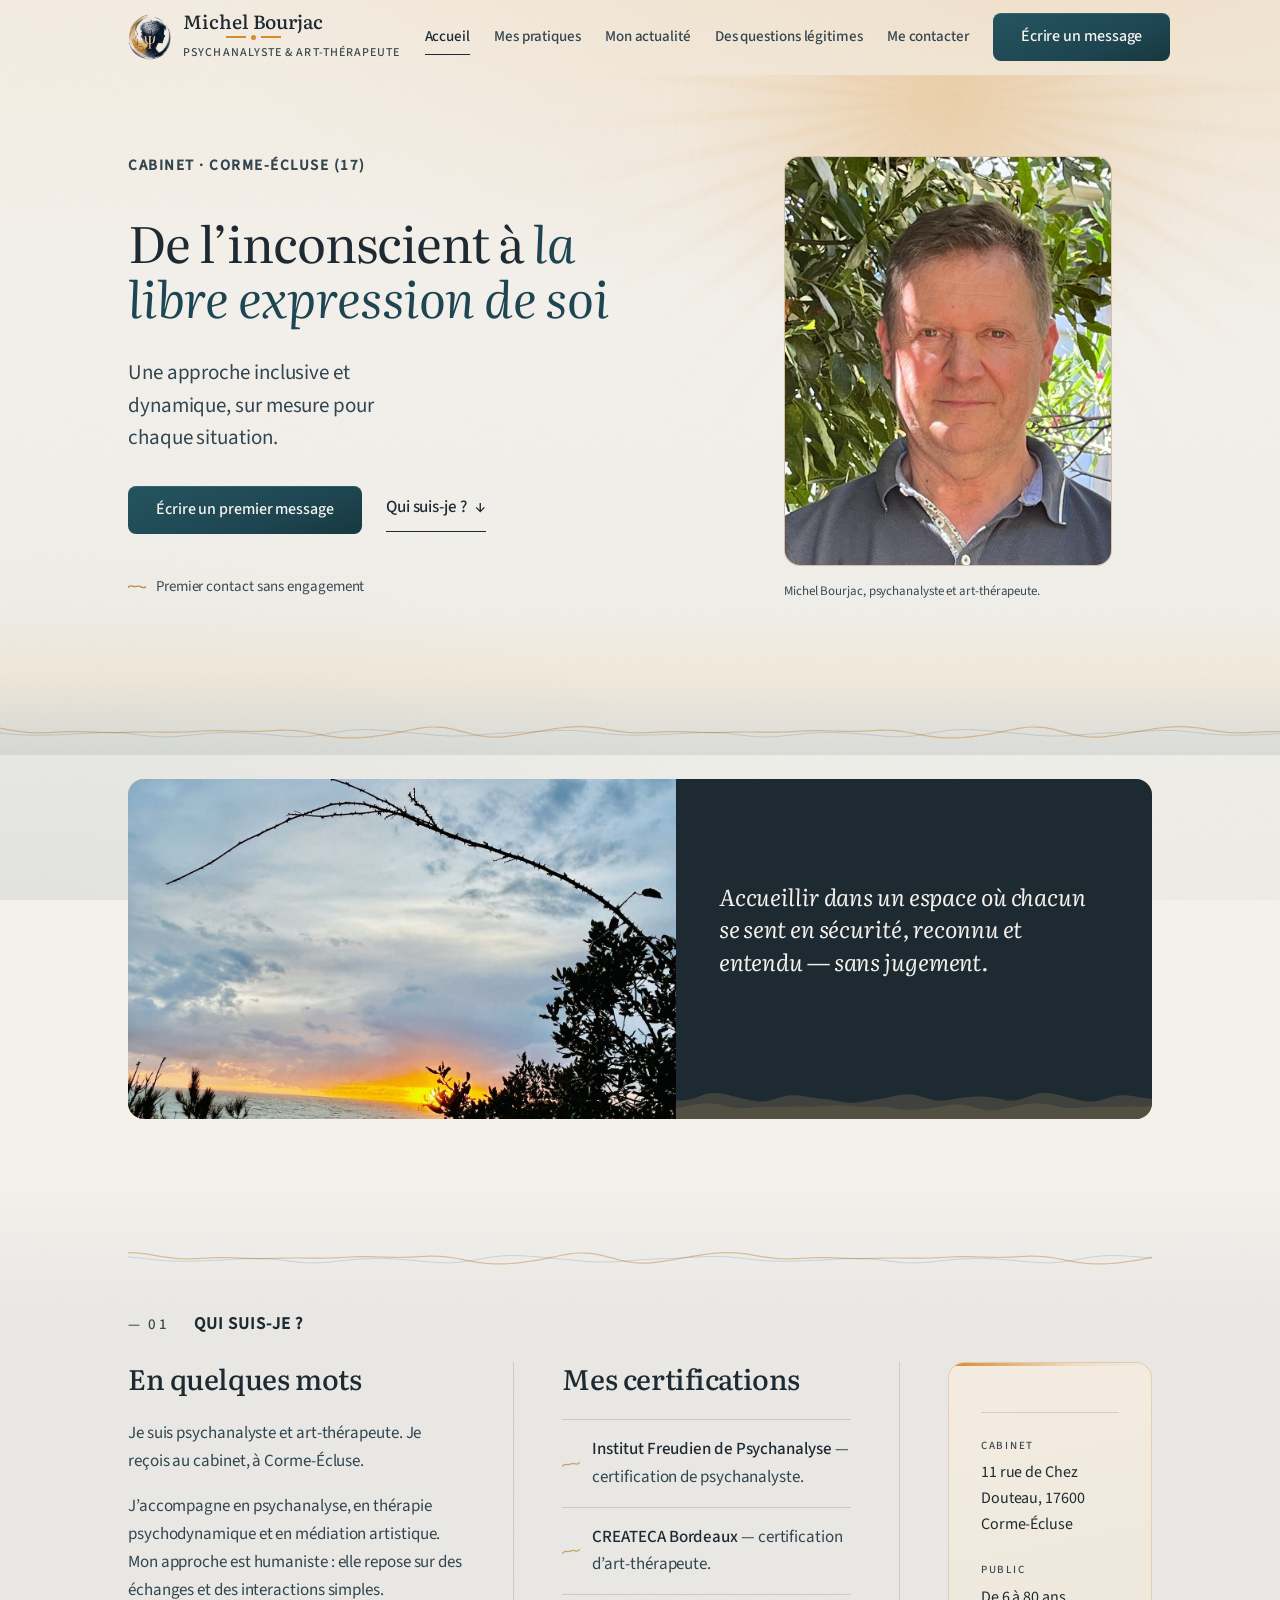
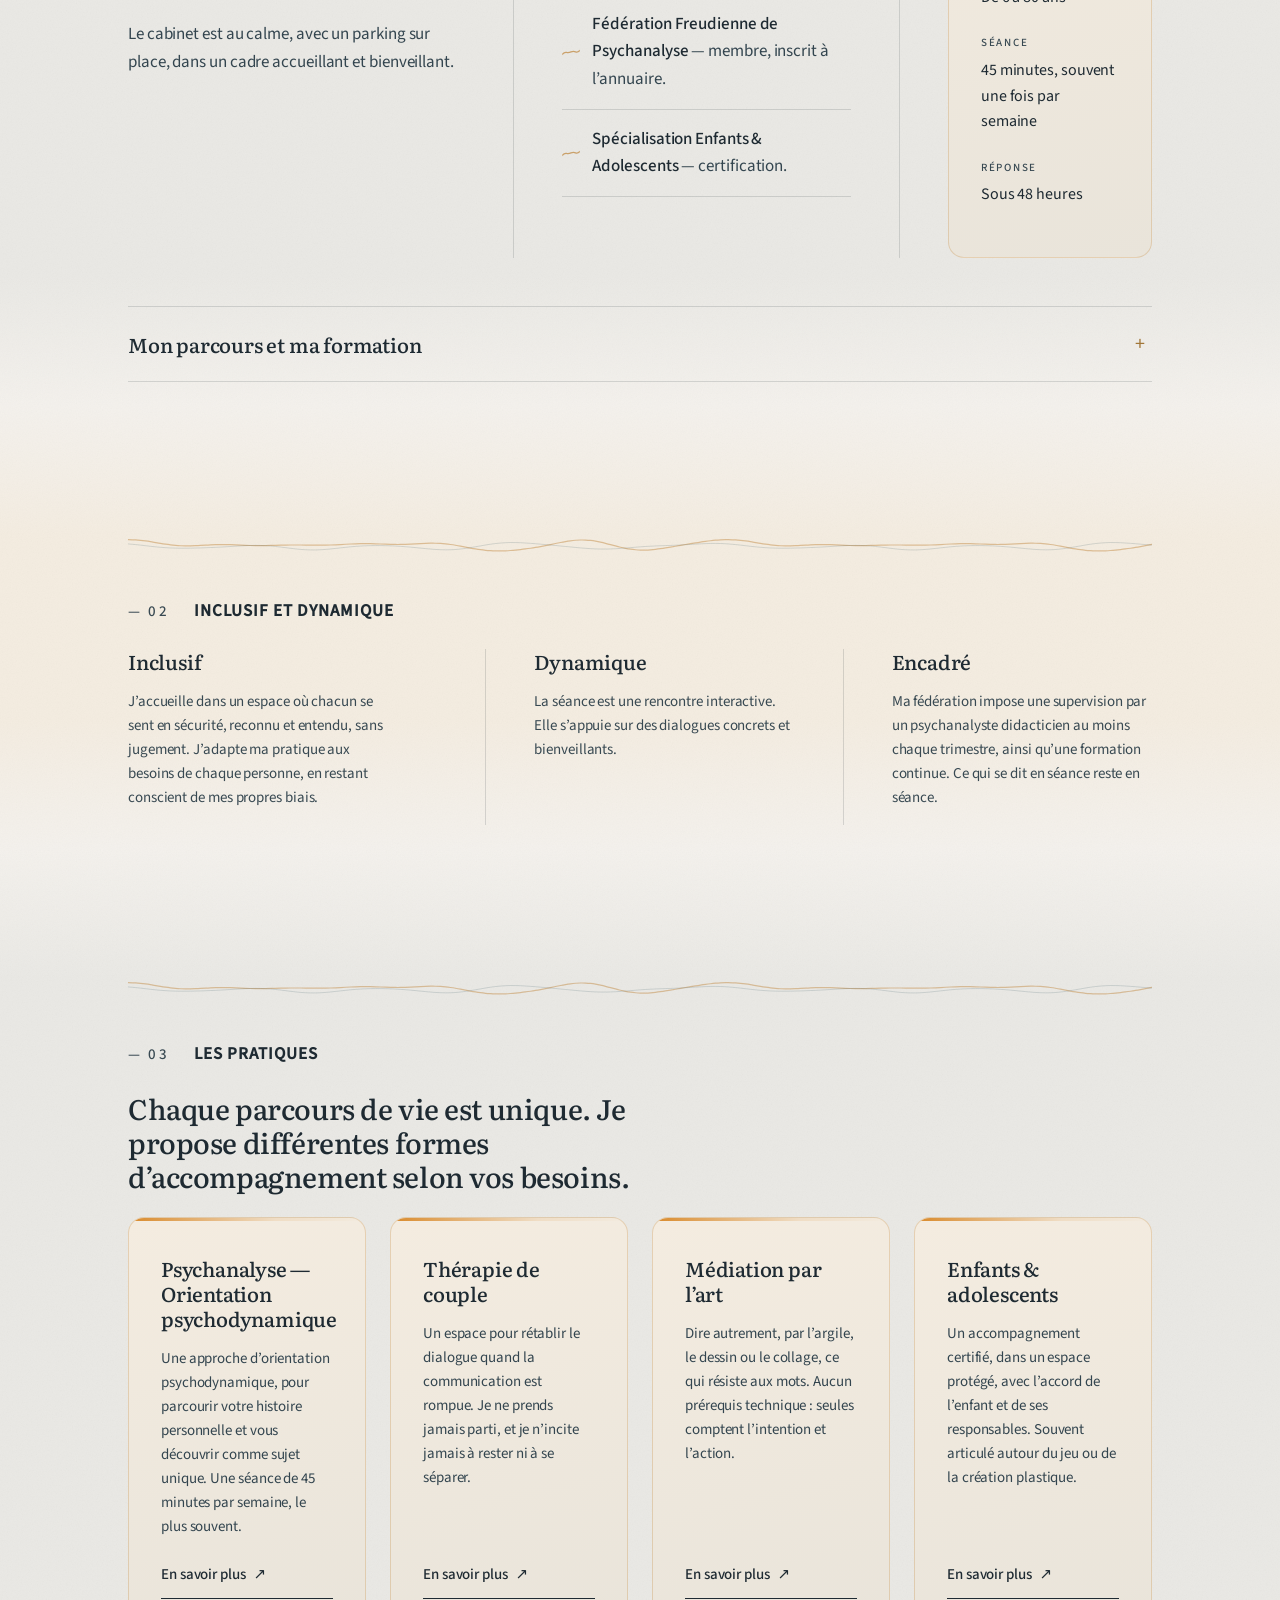
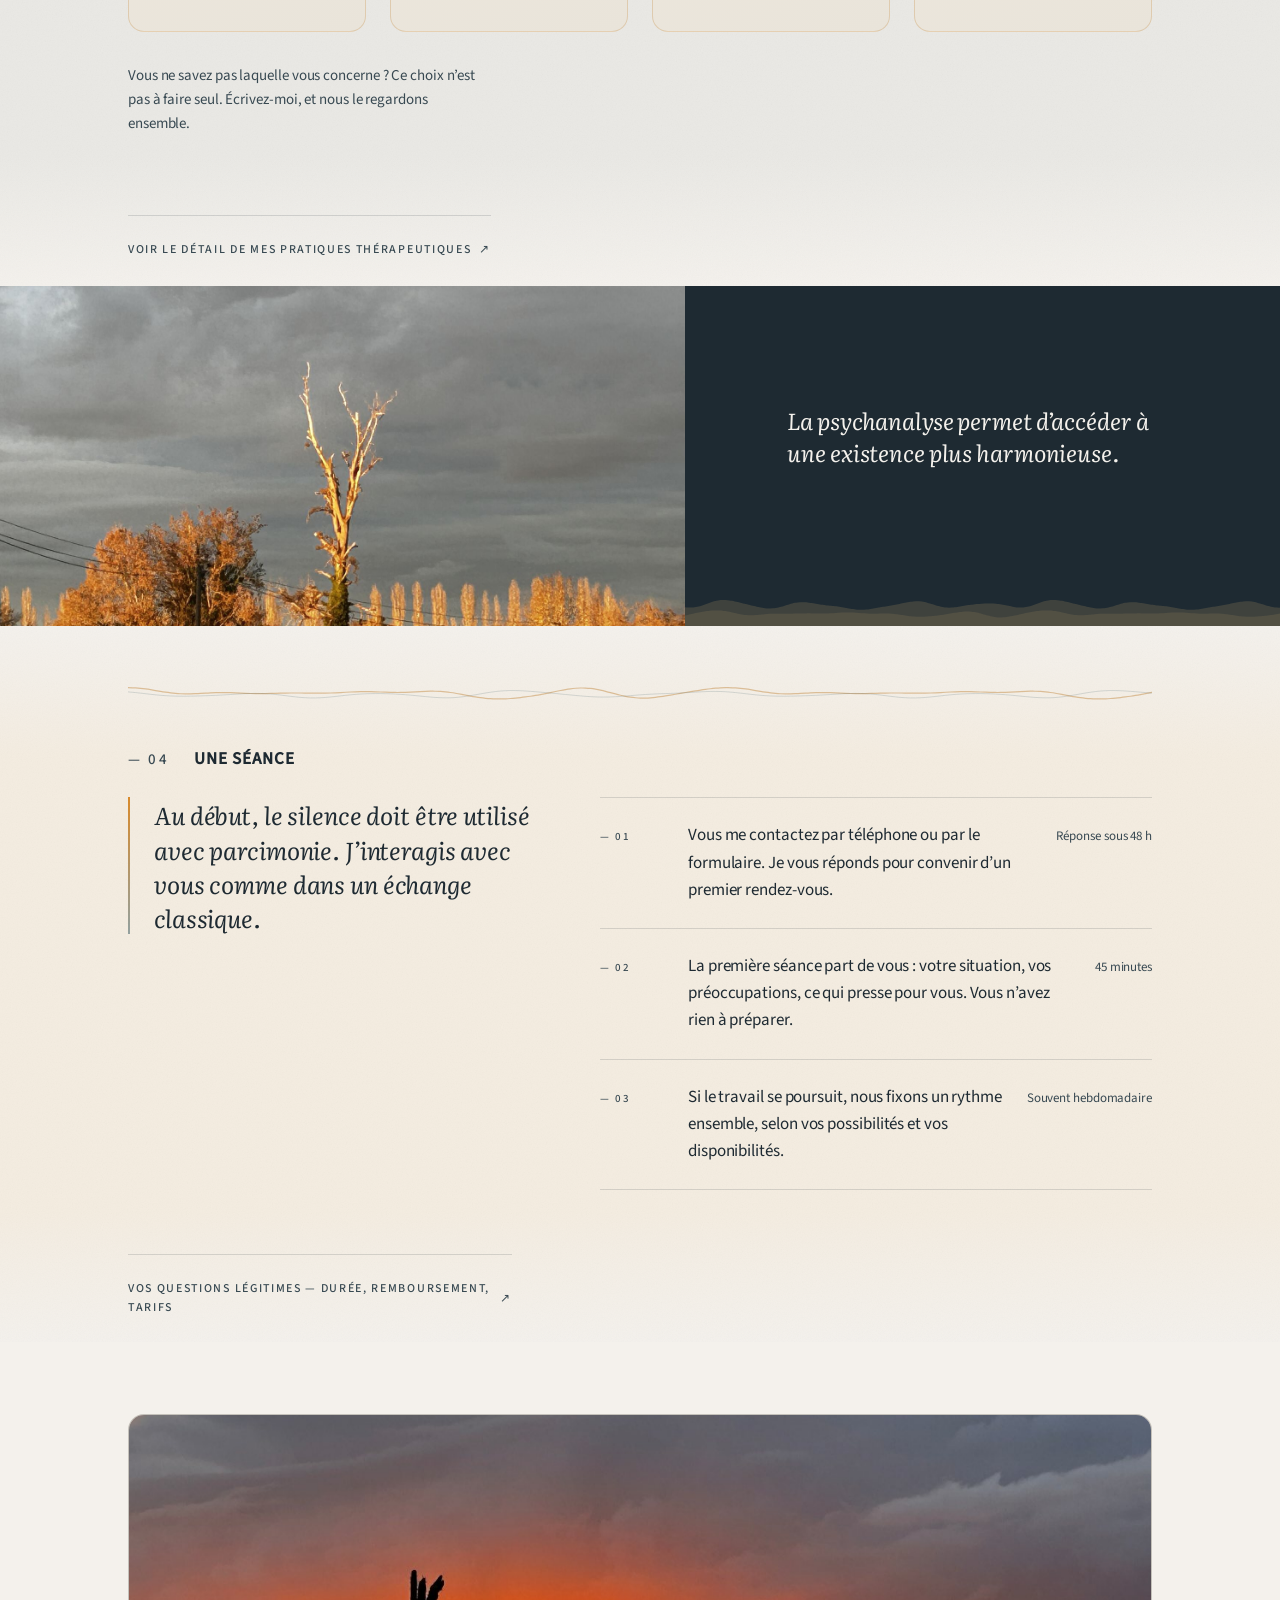
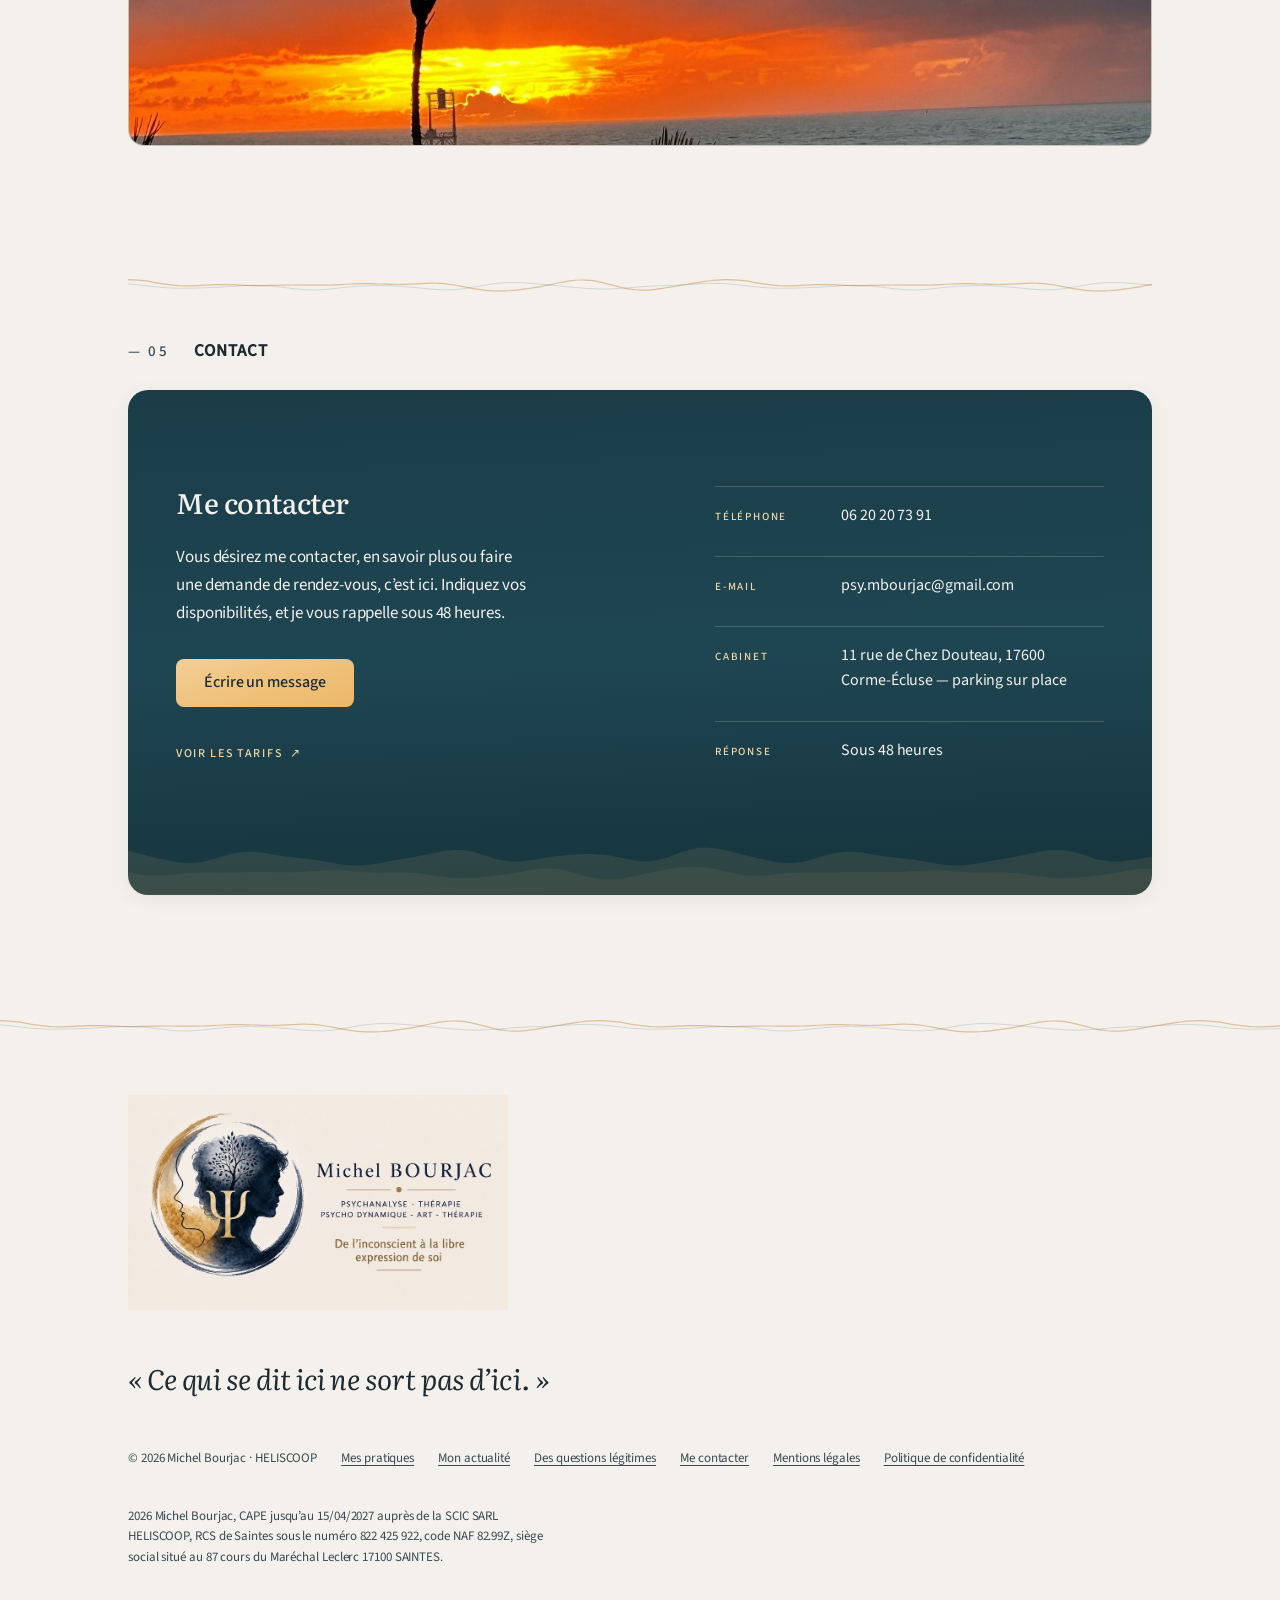
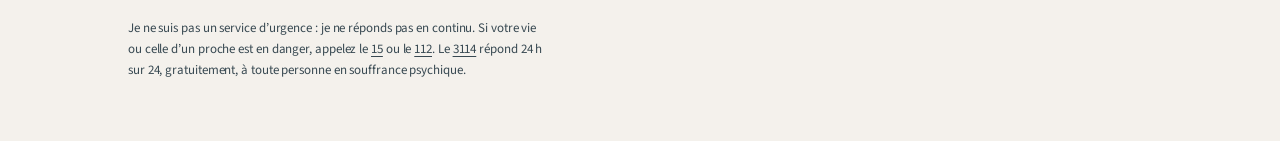
==== commit f77fc296: "Add files via upload" ====
--- a/index.html
+++ b/index.html
@@ -23,7 +23,7 @@
 
   <!-- DS CARYON (squelette intact) puis peau Michel -->
   <link rel="stylesheet" href="assets/css/ds/styles.css">
-  <link rel="stylesheet" href="assets/css/michel.css?v=20260826d">
+  <link rel="stylesheet" href="assets/css/michel.css?v=20260827b">
   <link rel="stylesheet" href="assets/css/maree-haute.css">
 
   <script type="application/ld+json">
@@ -164,10 +164,7 @@
     </section>
 
     <!-- ═══ — 01 · Qui suis-je ? ═══ -->
-    <section class="section band-wash band-wash--tide medaillon-host" id="qui-suis-je" aria-labelledby="h-qui">
-      <span class="medaillon medaillon--left" aria-hidden="true">
-        <img src="assets/img/medaillons/escalier.jpg" width="700" height="700" loading="lazy" decoding="async" alt="">
-      </span>
+    <section class="section band-wash band-wash--tide" id="qui-suis-je" aria-labelledby="h-qui">
       <div class="shell">
         <div class="section-head section--ruled reveal">
           <span class="num">— 01</span>
@@ -339,7 +336,7 @@
           </article>
         </div>
         <p class="m-secondary reveal" style="margin-top: var(--l); max-width: 52ch;">
-          Vous ne savez pas laquelle vous concerne ? Ce tri n&rsquo;est pas à faire seul.
+          Vous ne savez pas laquelle vous concerne ? Ce choix n&rsquo;est pas à faire seul.
           Écrivez-moi, et nous le regardons ensemble.
         </p>
         <a class="cta-link cta-link--quiet passerelle-block" href="pratiques.html">
@@ -359,10 +356,7 @@
     </section>
 
     <!-- ═══ — 04 · Une séance ═══ -->
-    <section class="section band-wash band-wash--sand medaillon-host" id="seance" aria-labelledby="h-seance">
-      <span class="medaillon medaillon--right" aria-hidden="true">
-        <img src="assets/img/medaillons/banc-fleuri.jpg" width="700" height="700" loading="lazy" decoding="async" alt="">
-      </span>
+    <section class="section band-wash band-wash--sand" id="seance" aria-labelledby="h-seance">
       <div class="shell">
         <div class="section-head section--ruled reveal">
           <span class="num">— 04</span>
@@ -472,6 +466,11 @@
         <a href="mentions-legales.html">Mentions légales</a>
         <a href="confidentialite.html">Politique de confidentialité</a>
       </nav>
+      <p class="footer-legal-mention">
+        2026 Michel Bourjac, CAPE jusqu&rsquo;au 15/04/2027 auprès de la SCIC SARL HELISCOOP,
+        RCS de Saintes sous le numéro 822 425 922, code NAF 82.99Z, siège social situé au
+        87 cours du Maréchal Leclerc 17100 SAINTES.
+      </p>
       <p class="footer-urgence">
         Je ne suis pas un service d&rsquo;urgence : je ne réponds pas en continu.
         Si votre vie ou celle d&rsquo;un proche est en danger, appelez le
--- a/assets/css/michel.css
+++ b/assets/css/michel.css
@@ -589,6 +589,14 @@
 .footer-urgence a { color: var(--ink-quiet); text-decoration: underline; text-underline-offset: 3px; }
 .footer-urgence a:hover { color: var(--ink); }
 
+/* Mention CAPE (retour Michel 27/08) — obligation art. L127-4 / R127-2
+   du Code de commerce pour le bénéficiaire d'un Contrat d'Appui au
+   Projet d'Entreprise : indiquer sur les documents commerciaux le
+   bénéfice du Cape (durée), la dénomination sociale, le siège social
+   et le numéro d'identification de la structure accompagnatrice
+   (HELISCOOP). Même traitement typographique que .footer-urgence. */
+.footer-legal-mention { font-size: 13px; line-height: 1.6; color: var(--ink-quiet); max-width: 70ch; }
+
 /* Liste de prix (FAQ tarifs) */
 .tarifs { list-style: none; margin: 0; padding: 0; }
 .tarifs li {
@@ -826,9 +834,26 @@
    hauteur de la ligne, plus haute que le min-height de 260px a cause du
    contenu de .legende. Modificateur scope a CETTE instance seulement --
    ne pas elargir a .intercalaire .photo-media (impacterait aussi les
-   intercalaires de pratiques.html et questions.html, non concernes). */
+   intercalaires de pratiques.html et questions.html, non concernes).
+   Retour Michel (27/08) : "center bottom 50px" (décalage en pixels
+   depuis le bord bas) créait un vide sous la photo quand la ligne
+   .intercalaire n'a pas assez de hauteur de débordement pour absorber
+   50px — bug confirmé et corrigé en repassant en pourcentage, qui ne
+   peut jamais créer de vide avec background-size:cover. Valeur 64%
+   calée par analyse pixel sur le cadrage envoyé par Michel (arbre bien
+   dans le cadre, peupliers visibles en bas, ciel dégagé au-dessus). */
 .intercalaire .photo-media.photo-media--align-bottom {
-  background-position: center bottom;
+  background-position: center 64%;
+}
+
+/* Retour Michel (27/08) : sur l'intercalaire "La thérapie analytique
+   psychodynamique ouvre au monde, à l'altérité" (questions.html), le
+   centrage par défaut coupait la bouée/balise en mer (visible seulement
+   par le haut du mât). Recadrage vertical pour montrer la bouée en
+   entier tout en gardant le plus possible du ciel embrasé. Instance
+   scopée à cette seule photo, même logique que --align-bottom ci-dessus. */
+.intercalaire .photo-media.photo-media--focus-bouee {
+  background-position: center 65%;
 }
 .intercalaire .legende,
 .band.band--photo .legende {
@@ -935,6 +960,42 @@
 .ponctuation-photos--solo .cadre-mini { width: 132px; height: 132px; }
 @media (max-width: 480px) {
   .ponctuation-photos--solo .cadre-mini { width: 96px; height: 96px; }
+}
+
+/* PhotoQuote — bande photo pleine largeur, citation incrustée
+   directement sur l'image (retour Michel 27/08 : remplace les petites
+   photos-ponctuation de l'accordéon Psychanalyse — « des photos de
+   paysage avec le texte par-dessus, comme le bandeau Accueillir…
+   [.band.band--photo] mais sans la partie bleue »). Voile dégradé bas
+   plutôt qu'un pavé de couleur plein : le texte reste lisible (AAA)
+   sans reposer sur un bloc --contrast séparé. */
+.photo-quote {
+  position: relative;
+  display: flex; align-items: flex-end;
+  min-height: 340px;
+  margin: var(--l) 0;
+  border-radius: var(--r-l);
+  overflow: hidden;
+  background-size: cover; background-position: center; background-repeat: no-repeat;
+}
+.photo-quote::before {
+  content: "";
+  position: absolute; inset: 0;
+  /* --ink en voile, pas --contrast : le bleu de la légende aurait
+     recréé la « partie bleue » que Michel voulait justement retirer. */
+  background: linear-gradient(to top, rgba(30,42,50,0.86) 0%, rgba(30,42,50,0.45) 45%, rgba(30,42,50,0) 75%);
+  pointer-events: none;
+}
+.photo-quote .quote {
+  position: relative; z-index: 1;
+  color: var(--surface);
+  border-left: none; padding-left: 0;
+  max-width: 46ch;
+  padding: var(--xl) var(--l);
+}
+@media (max-width: 600px) {
+  .photo-quote { min-height: 280px; }
+  .photo-quote .quote { padding: var(--l) var(--m); font-size: clamp(18px, 4.6vw, 21px); }
 }
 
 /* Médaillons décoratifs — ponctuation en marge des sections, uniquement
